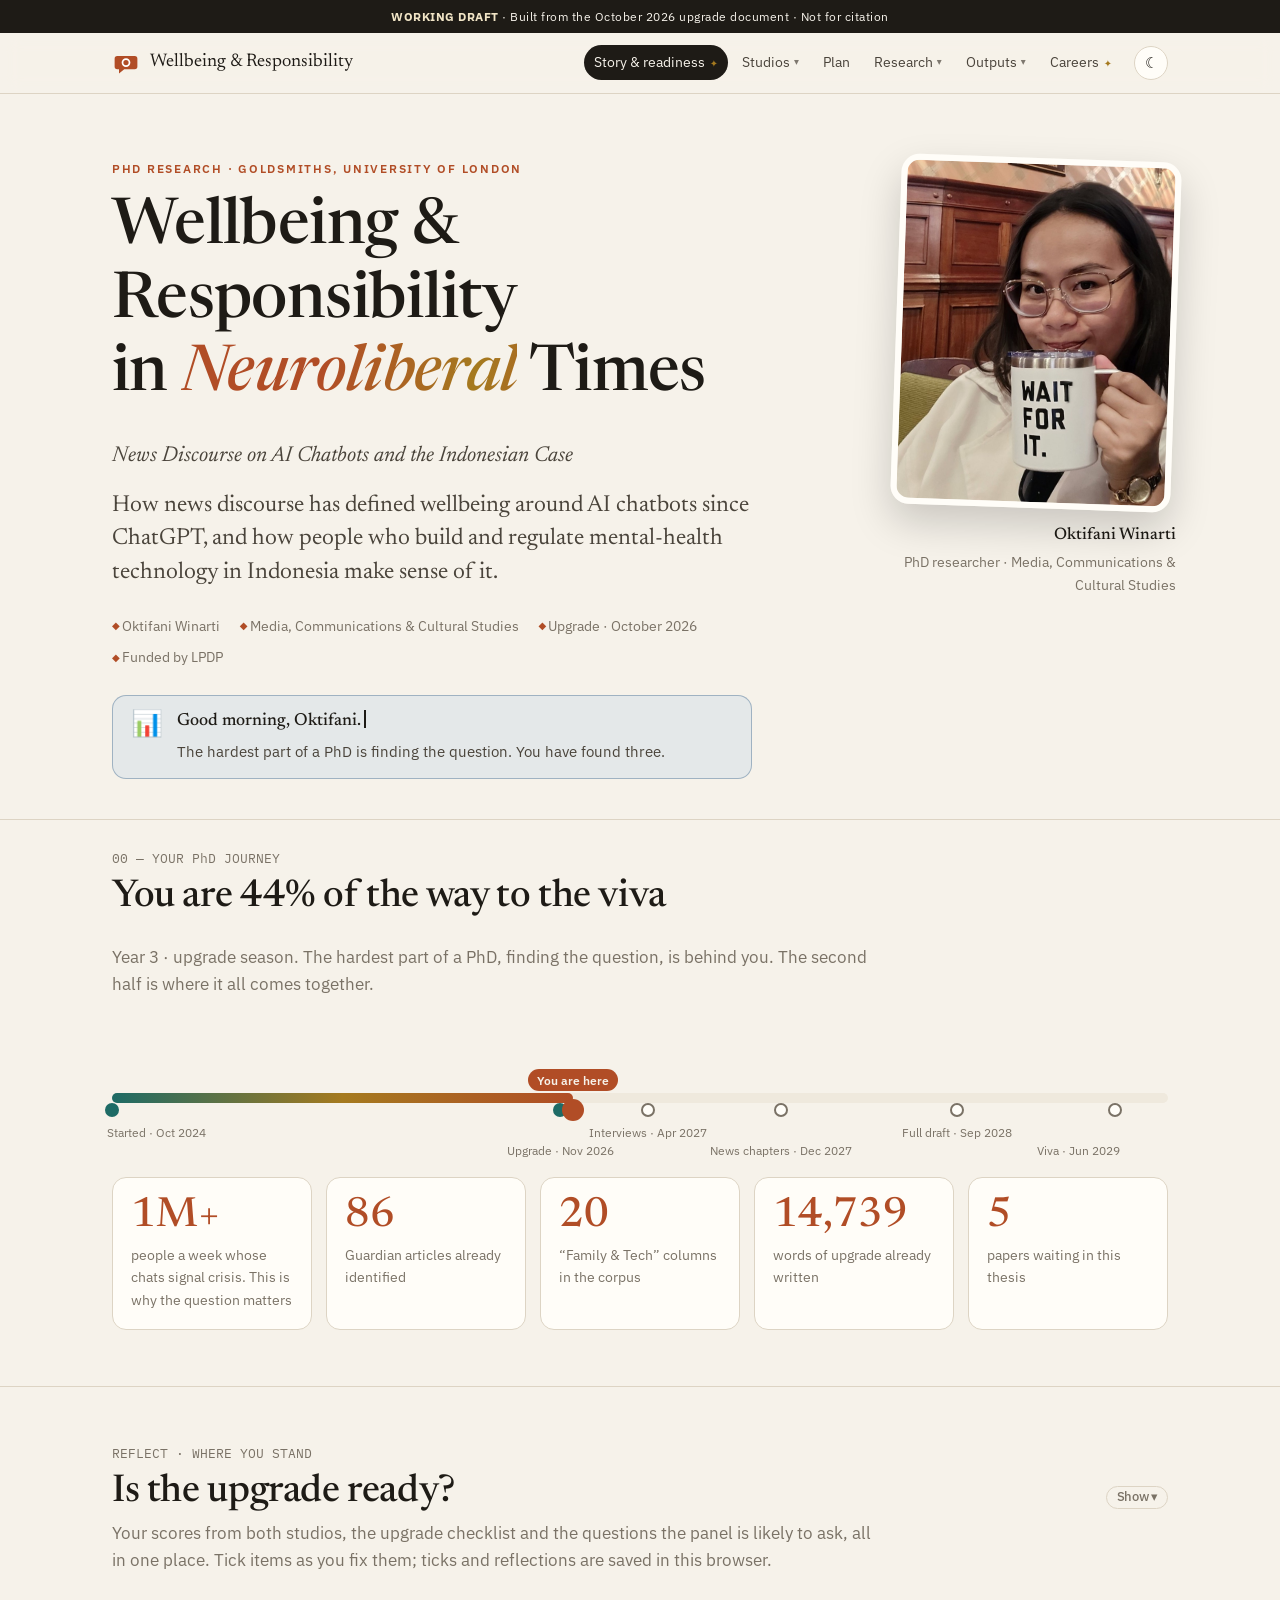
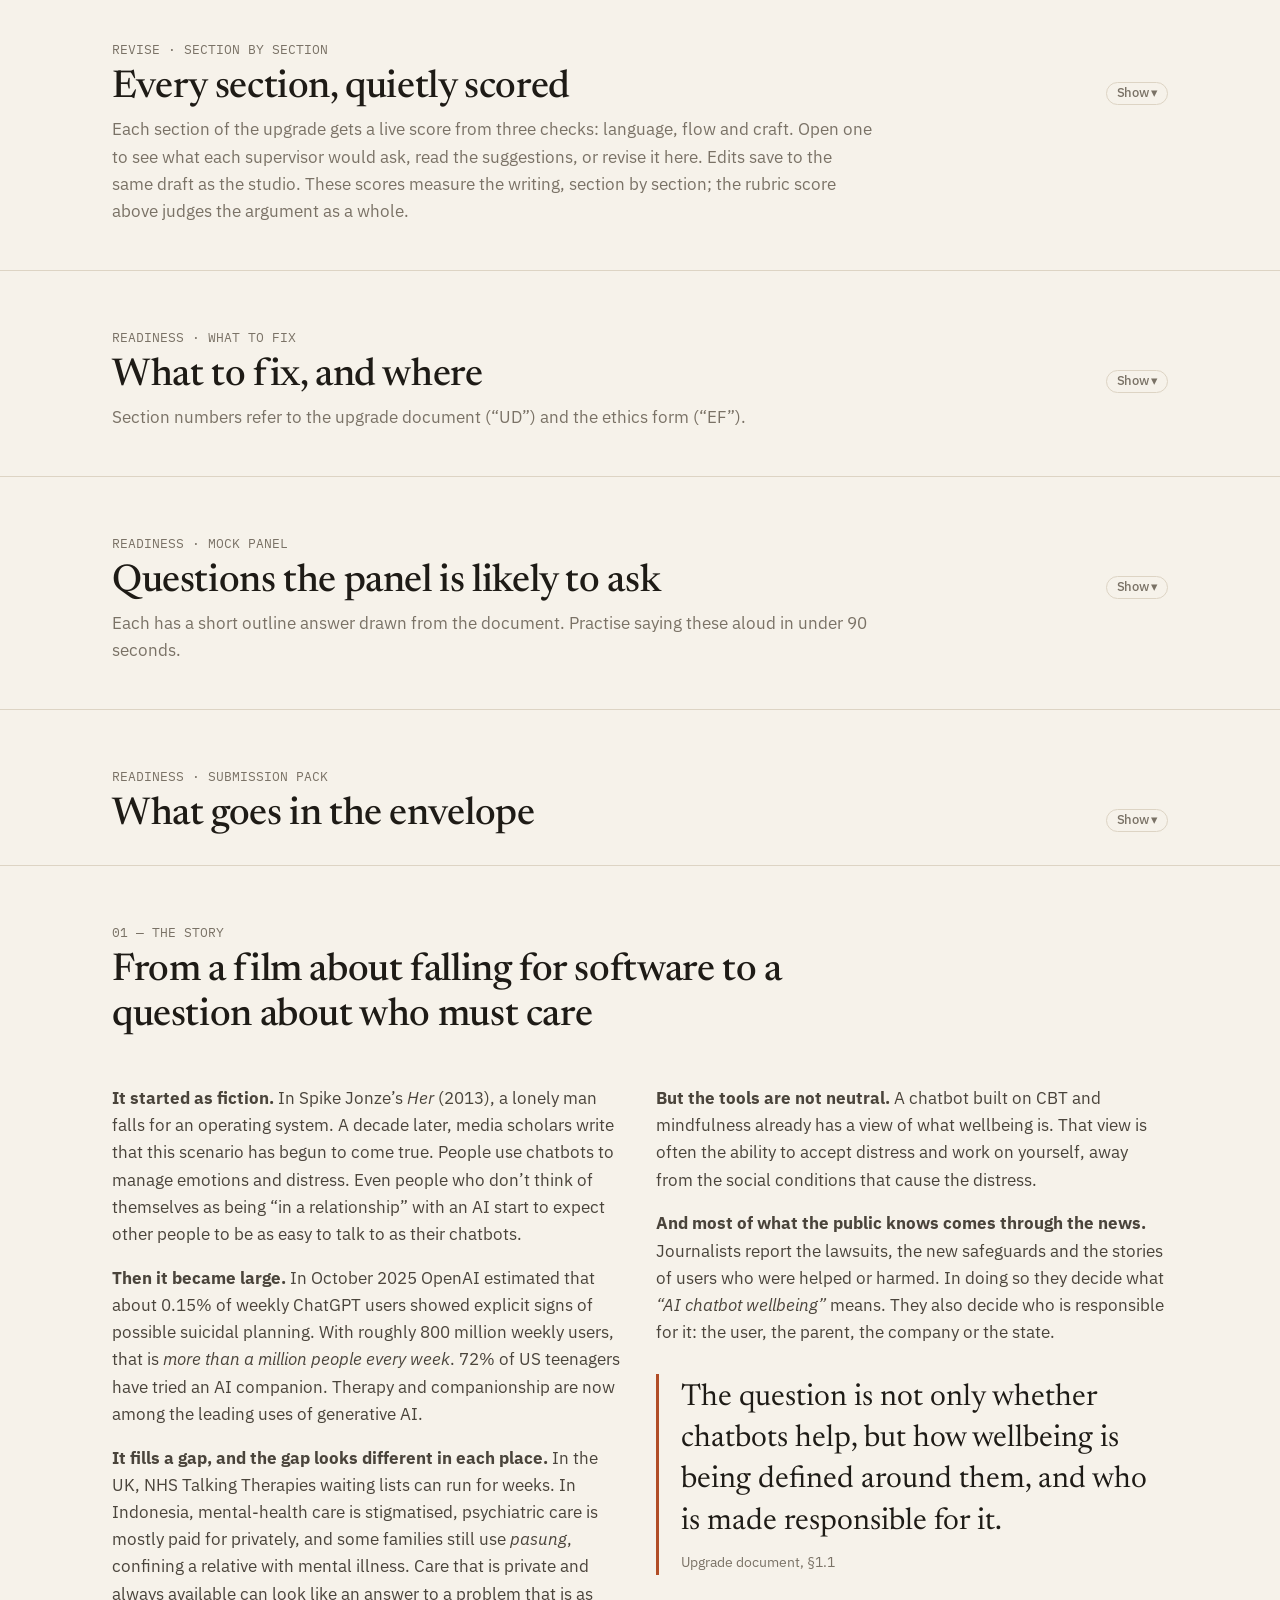
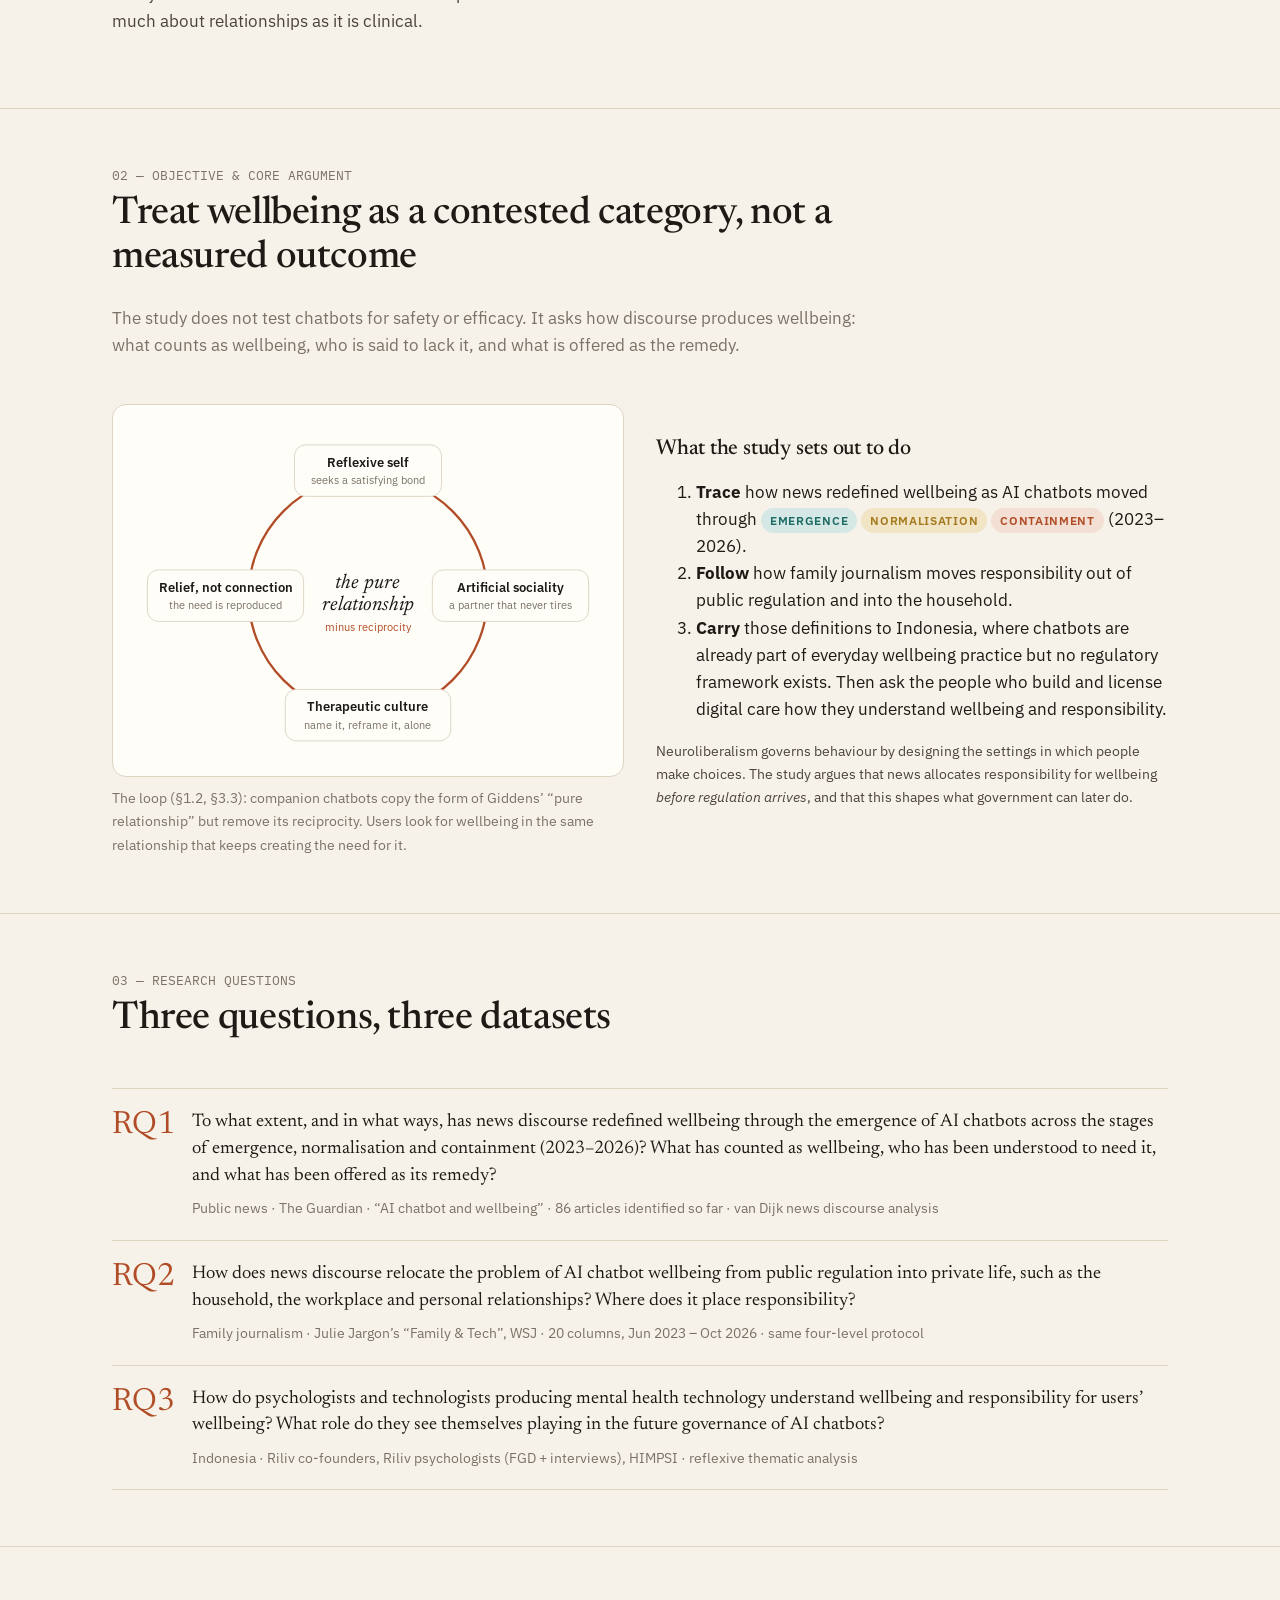
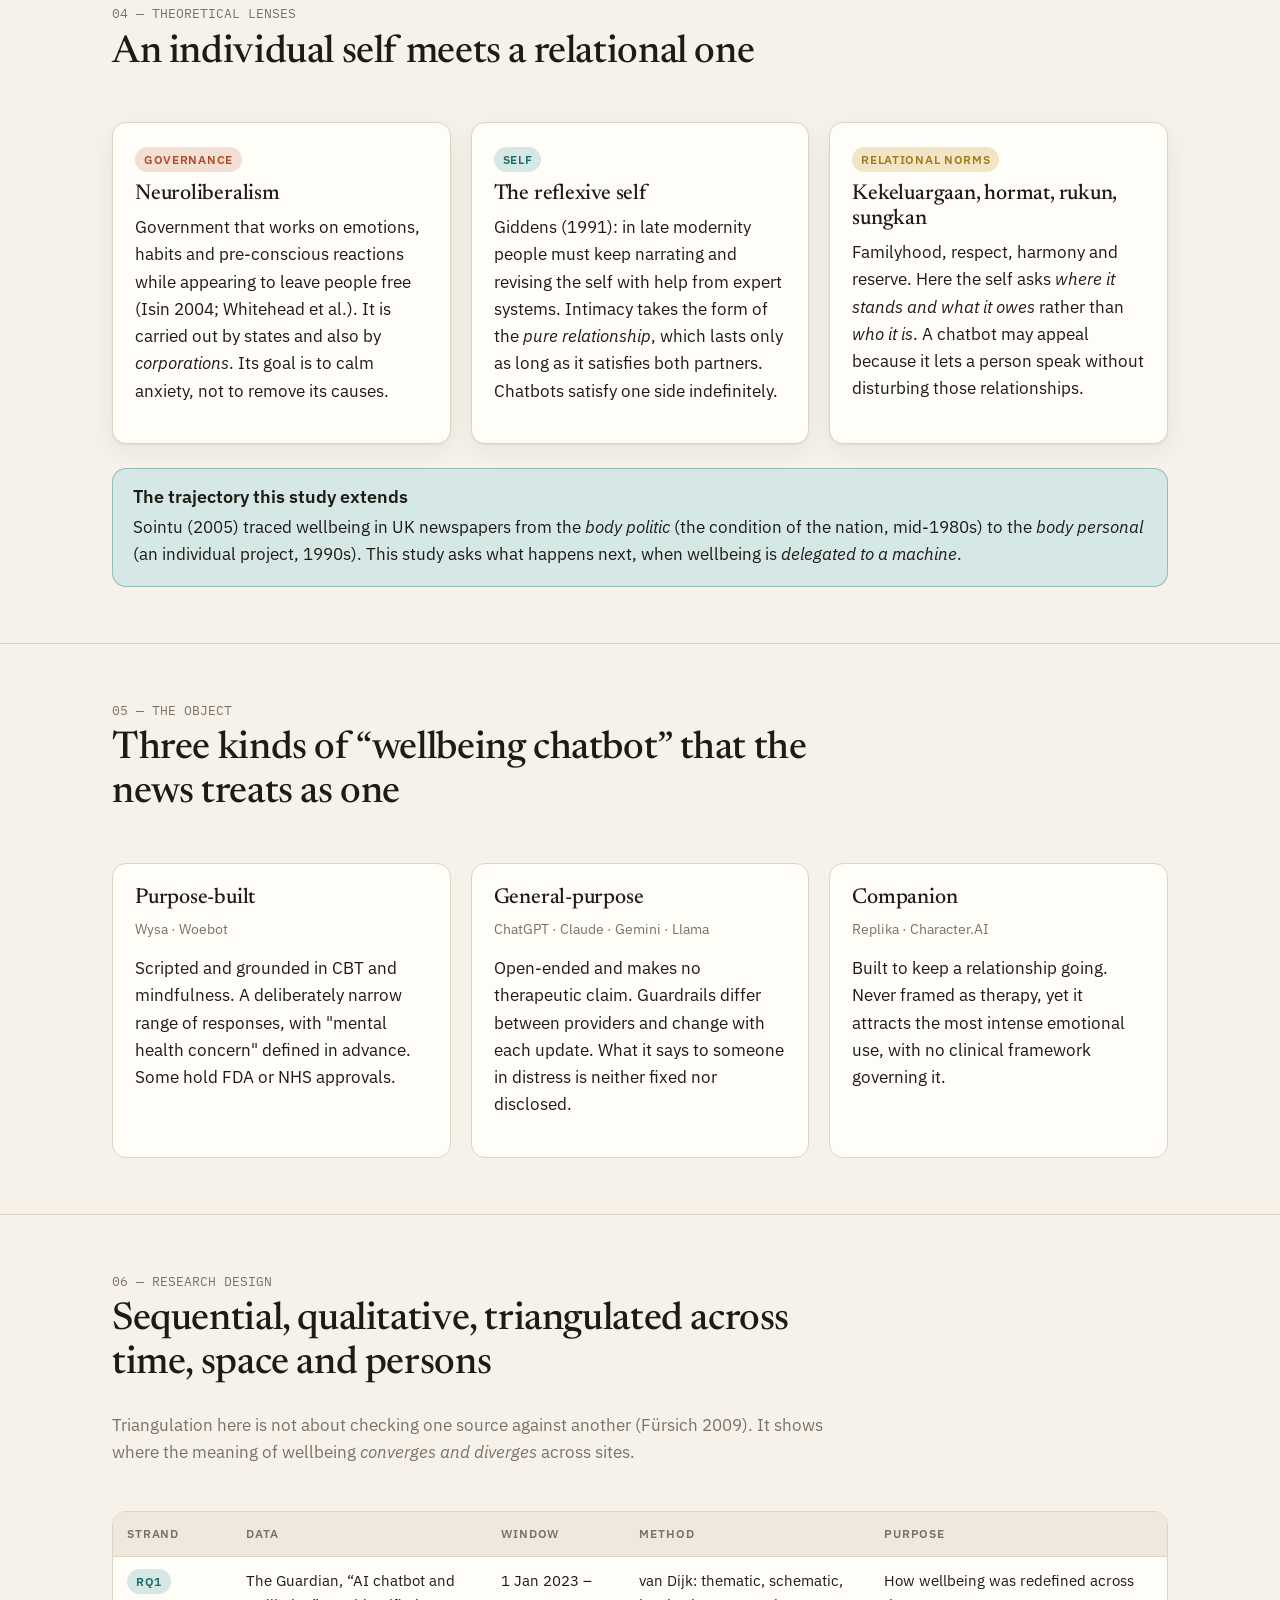
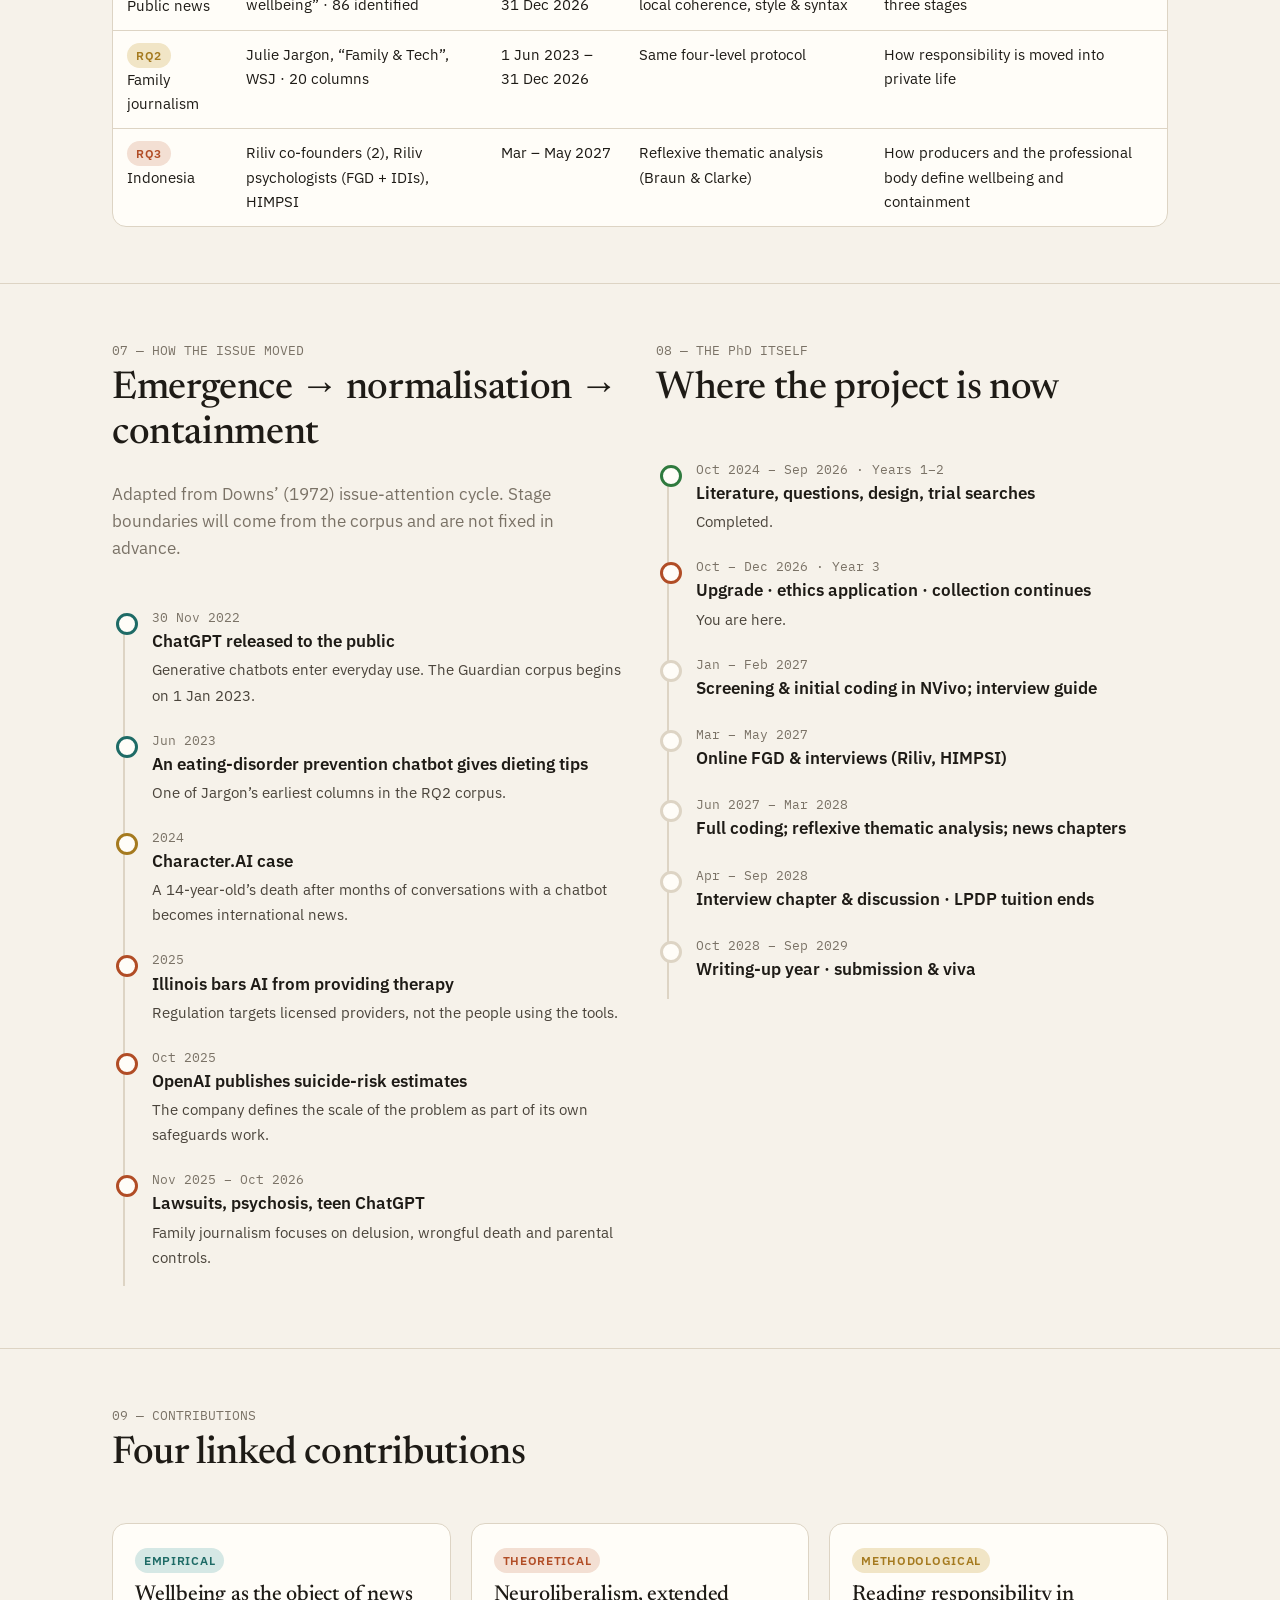
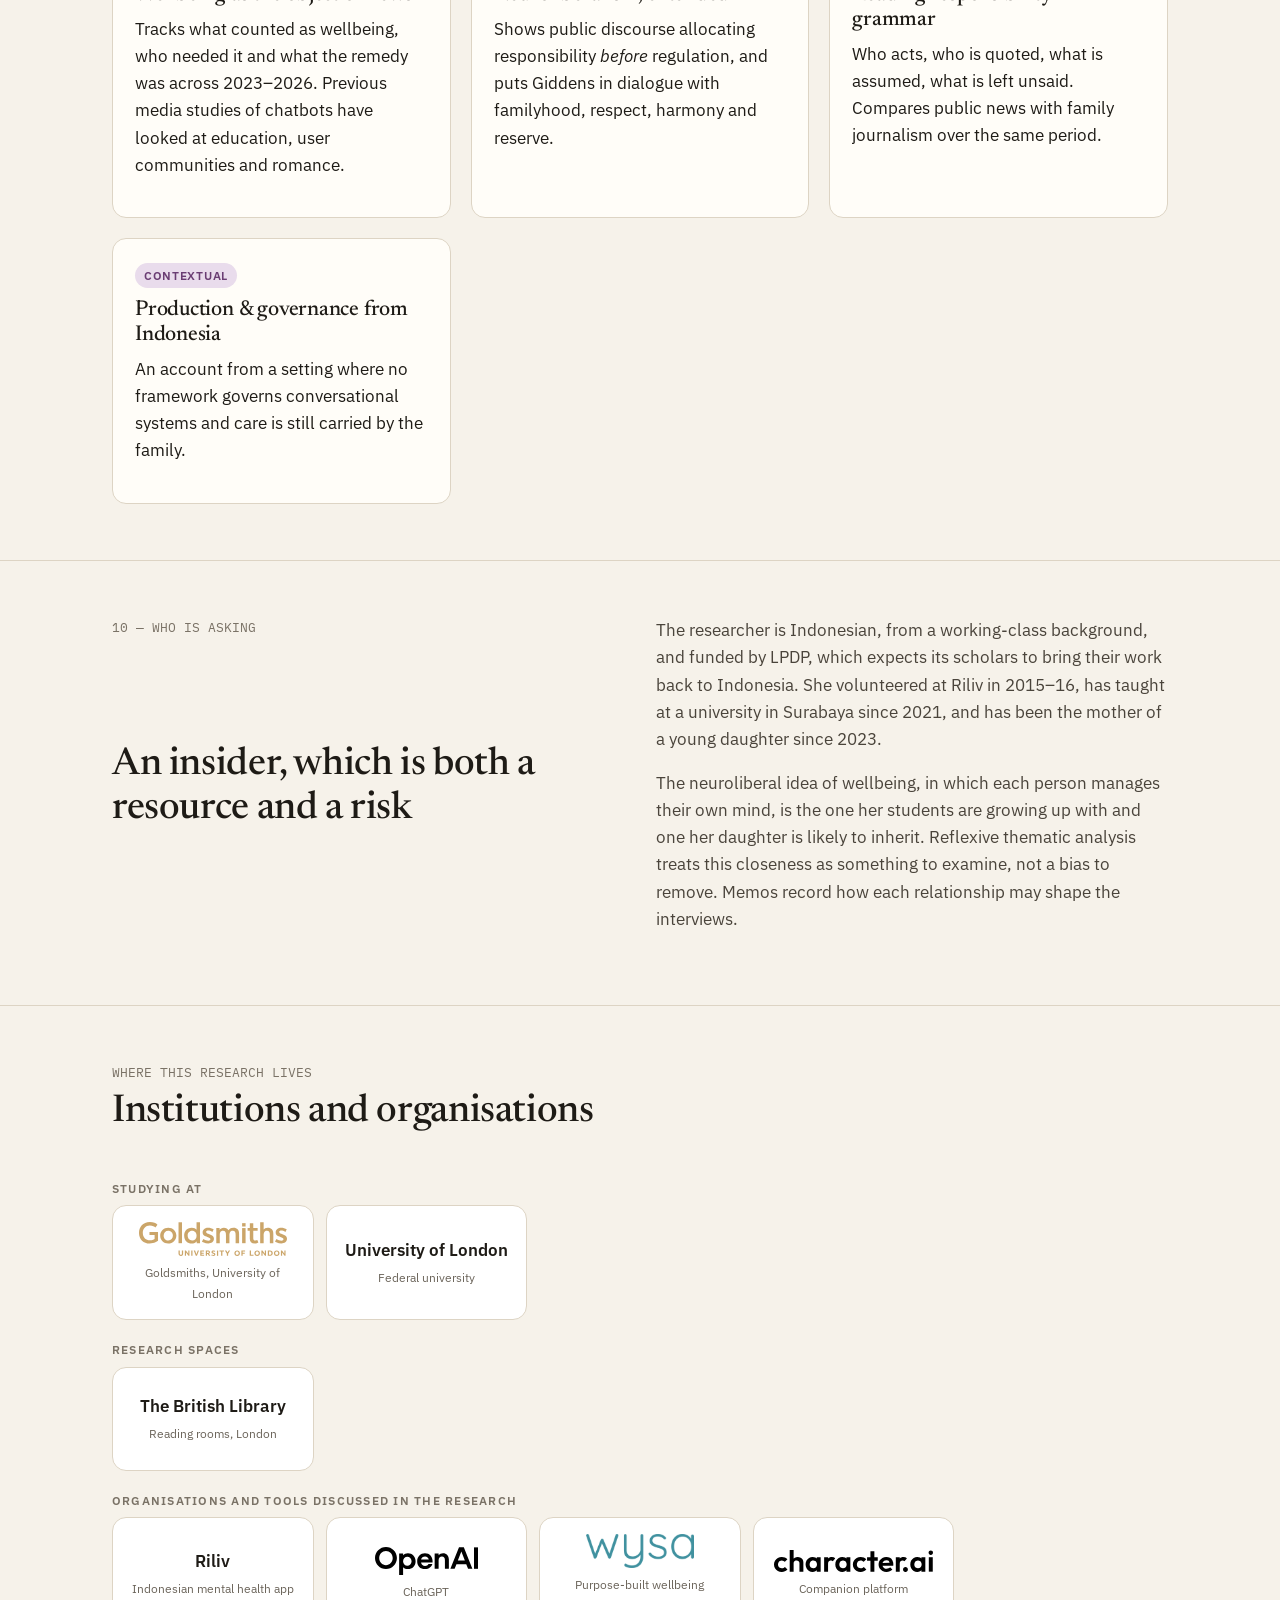
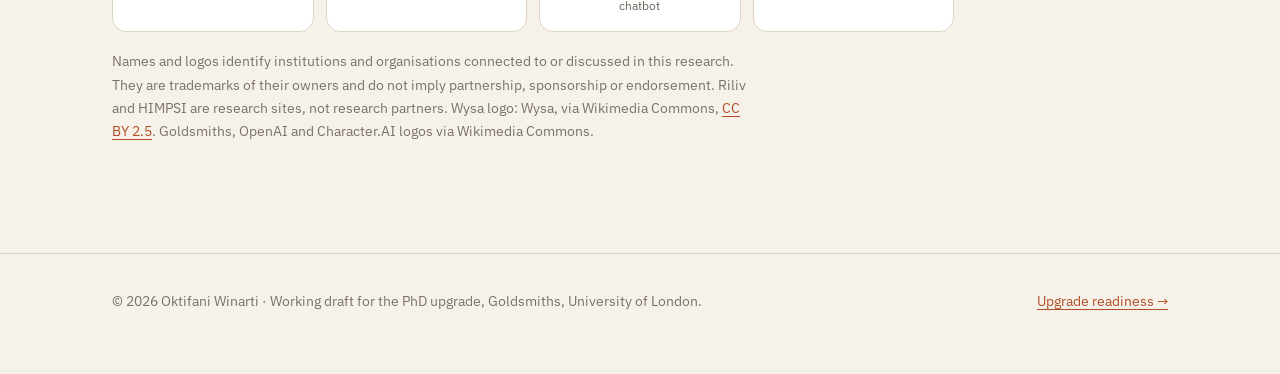
==== index.html @ 77bf0062 "Ethics studio follows the EAF1 form; live section scores in every studio; NVivo bridge; Zotero web s" ====
<!doctype html>
<html lang="en">
<head>
<meta charset="utf-8">
<meta name="viewport" content="width=device-width, initial-scale=1">
<title>Wellbeing &amp; Responsibility</title>
<meta name="description" content="PhD research by Oktifani Winarti (Goldsmiths, University of London): how news discourse defines wellbeing around AI chatbots, and the Indonesian case.">
<link rel="preconnect" href="https://fonts.googleapis.com">
<link rel="preconnect" href="https://fonts.gstatic.com" crossorigin>
<link href="https://fonts.googleapis.com/css2?family=IBM+Plex+Mono:wght@400;500&family=IBM+Plex+Sans:wght@400;500;600&family=Newsreader:ital,opsz,wght@0,6..72,400;0,6..72,500;1,6..72,400;1,6..72,500&display=swap" rel="stylesheet">
<style>
  /* collapsible readiness blocks */
  .collapsible .section-head h2 { margin:0; }
  .sec-toggle { all:unset; cursor:pointer; display:flex; align-items:baseline; gap:12px; width:100%; }
  .sec-toggle:focus-visible { outline:2px solid var(--accent); outline-offset:4px; border-radius:4px; }
  .sec-toggle .chev { font-family:var(--sans); font-size:.8rem; font-weight:500; color:var(--muted); white-space:nowrap; margin-left:auto; border:1px solid var(--line); border-radius:999px; padding:3px 10px; }
  .sec-toggle:hover .chev { color:var(--accent); border-color:var(--accent); }
  .collapsible.is-closed .section-head { margin-bottom:0; }
  .collapsible.is-closed { padding-bottom:28px; }
  .collapsible .section-head { max-width:none; }
  .collapsible .section-head > p { max-width:760px; }
  /* section board */
  .sb-summary { display:grid; gap:12px; margin-bottom:14px; }
  .sb-sum-main { display:flex; gap:16px; align-items:center; flex-wrap:wrap; }
  .sb-avg { font-family:var(--serif); font-size:2.6rem; line-height:1; font-variant-numeric:tabular-nums; }
  .sb-avg small { font-size:.9rem; color:var(--muted); margin-left:2px; }
  .sb-sum-h { font-weight:600; }
  .sb-k { display:inline-block; width:8px; height:8px; border-radius:50%; margin:0 4px 0 6px; vertical-align:middle; }
  .sb-k.ok, .sb-tick.ok, .sb-chip.ok i { background:var(--ok); }
  .sb-k.mid, .sb-tick.mid, .sb-chip.mid i { background:var(--warn); }
  .sb-k.low, .sb-tick.low, .sb-chip.low i { background:var(--bad); }
  .sb-tick.na, .sb-chip.na i { background:var(--line); }
  .sb-strip { display:flex; gap:3px; align-items:stretch; height:22px; }
  .sb-tick { flex:1 1 0; min-width:4px; border:0; border-radius:3px; padding:0; cursor:pointer; opacity:.5; transition:opacity .15s, transform .15s; }
  .sb-tick:hover, .sb-tick:focus-visible { opacity:1; transform:scaleY(1.15); }
  .sb-start a { color:var(--ink-2); }
  .sb-views { display:flex; gap:4px; margin:6px 0 12px; border-bottom:1px solid var(--line); flex-wrap:wrap; }
  .sb-views button, .sb-tabs button { font:inherit; font-size:.88rem; background:none; border:0; border-bottom:2px solid transparent; padding:8px 12px; color:var(--muted); cursor:pointer; margin-bottom:-1px; }
  .sb-views button[aria-selected="true"], .sb-tabs button[aria-selected="true"] { color:var(--ink); border-bottom-color:var(--accent); font-weight:600; }
  .sb-tabs button em { font-style:normal; font-size:.72rem; background:var(--surface-2); border-radius:999px; padding:1px 6px; margin-left:3px; color:var(--muted); }
  .sb-chap { font-size:.72rem; text-transform:uppercase; letter-spacing:.08em; color:var(--muted); margin:16px 0 6px; }
  .sb-item { border:1px solid var(--line); border-radius:10px; background:var(--surface); margin-bottom:6px; }
  .sb-item.open { box-shadow:var(--shadow); }
  .sb-row { width:100%; display:grid; grid-template-columns:minmax(0,1fr) auto auto; gap:12px; align-items:center; background:none; border:0; padding:10px 14px; font:inherit; color:var(--ink); text-align:left; cursor:pointer; border-radius:10px; }
  .sb-row:hover { background:var(--surface-2); }
  .sb-name { min-width:0; font-weight:500; }
  .sb-ed { font-size:.68rem; color:var(--teal); background:var(--teal-soft); border-radius:999px; padding:1px 7px; margin-left:4px; vertical-align:middle; font-weight:500; }
  .sb-meta { font-size:.78rem; color:var(--muted); white-space:nowrap; }
  .sb-chip { display:inline-flex; align-items:center; gap:6px; font-size:.82rem; font-variant-numeric:tabular-nums; color:var(--ink-2); min-width:44px; justify-content:flex-end; }
  .sb-chip i { width:7px; height:7px; border-radius:50%; display:inline-block; }
  .sb-chip.sm { font-size:.72rem; min-width:0; }
  .sb-panel { border-top:1px solid var(--line); padding:0 14px 12px; }
  .sb-tabs { display:flex; flex-wrap:wrap; align-items:center; border-bottom:1px solid var(--line); margin-bottom:12px; }
  .sb-tabs-r { margin-left:auto; padding:6px 0; }
  .sb-trio { display:inline-flex; gap:12px; font-size:.76rem; color:var(--muted); flex-wrap:wrap; }
  .sb-trio b { color:var(--ink-2); font-variant-numeric:tabular-nums; }
  .sb-body { max-height:560px; overflow:auto; }
  .sb-read, .sb-edit, .cd { font-family:var(--serif); font-size:1.06rem; line-height:1.65; max-width:68ch; }
  .sb-read p, .sb-edit p { margin:0 0 .8em; }
  .sb-read table, .sb-edit table, .cd table { font-family:var(--sans); font-size:.82rem; border-collapse:collapse; display:block; overflow-x:auto; }
  .sb-read td, .sb-read th, .sb-edit td, .sb-edit th, .cd td, .cd th { border:1px solid var(--line); padding:4px 6px; vertical-align:top; }
  .sb-edit { border:1px dashed var(--line); border-radius:8px; padding:10px 14px; outline:none; background:var(--bg); }
  .sb-edit:focus { border-color:var(--accent); border-style:solid; }
  .sb-title-ed { width:100%; font-family:var(--serif); font-size:1.15rem; padding:10px; border:1px solid var(--line); border-radius:8px; background:var(--bg); color:var(--ink); }
  .sb-flash { background:var(--gold-soft); transition:background .4s; border-radius:4px; }
  .sb-h { font-size:.72rem; text-transform:uppercase; letter-spacing:.08em; color:var(--muted); margin:10px 0 6px; }
  .sb-sug { display:grid; gap:4px; padding:8px 10px; border-left:3px solid var(--line); background:var(--surface-2); border-radius:0 8px 8px 0; margin-bottom:6px; font-size:.9rem; }
  .sb-sug.sev-error { border-left-color:var(--bad); } .sb-sug.sev-warn { border-left-color:var(--warn); }
  .sb-sug-k { font-size:.74rem; color:var(--muted); font-weight:600; }
  .sb-sug code { font-size:.8rem; }
  .sb-acts { display:flex; gap:8px; flex-wrap:wrap; align-items:center; }
  .sb-acts button { font:inherit; font-size:.78rem; border:1px solid var(--line); background:var(--surface); color:var(--ink-2); border-radius:999px; padding:3px 10px; cursor:pointer; }
  .sb-acts button:hover { border-color:var(--accent); color:var(--accent); }
  .sb-s3 { display:inline-flex; gap:10px; font-size:.74rem; color:var(--muted); margin-right:auto; }
  .sb-s3 b { color:var(--ink-2); }
  .sb-sups { display:grid; grid-template-columns:repeat(auto-fit, minmax(240px, 1fr)); gap:10px; }
  .sb-sup { border:1px solid var(--line); border-top:3px solid color-mix(in srgb, var(--pc) 75%, var(--ink)); border-radius:8px; padding:10px 12px; display:grid; gap:6px; min-width:0; }
  .sb-send { font-size:.78rem; border-radius:999px; padding:3px 12px; background:var(--teal); color:var(--bg); text-decoration:none; font-weight:600; }
  .sb-send:hover { filter:brightness(1.08); }
  .sb-sup-h { display:flex; flex-wrap:wrap; gap:4px 8px; align-items:baseline; }
  .sb-react { margin:0; font-style:italic; color:var(--ink-2); font-family:var(--serif); }
  .sb-q { margin:0; font-weight:500; }
  .sb-sup textarea { width:100%; font:inherit; font-size:.88rem; padding:6px 8px; border:1px solid var(--line); border-radius:6px; background:var(--bg); color:var(--ink); resize:vertical; }
  .sb-foot { display:flex; justify-content:space-between; gap:12px; flex-wrap:wrap; margin-top:10px; }
  .cd { max-width:none; padding:clamp(18px,4vw,44px); }
  .cd > * { max-width:68ch; margin-left:auto; margin-right:auto; }
  .cd-title { font-family:var(--serif); font-size:1.6rem; font-weight:500; text-align:center; text-wrap:balance; }
  .cd-chap { font-size:.74rem; text-transform:uppercase; letter-spacing:.1em; color:var(--accent); margin-top:2.2em; }
  .cd-sec h4 { font-family:var(--serif); font-size:1.2rem; font-weight:500; margin:1.4em 0 .5em; }
  .cd-sec p { margin:0 0 .8em; }
  .cd-note { font-family:var(--sans); font-size:.84rem; color:var(--ink-2); border-left:2px solid var(--pc); padding:4px 10px; margin:0 auto .9em; background:color-mix(in srgb, var(--pc) 7%, transparent); border-radius:0 6px 6px 0; }
  .cd-note b { color:color-mix(in srgb, var(--pc) 65%, var(--ink)); font-weight:600; }
  .cd-note button { font:inherit; font-size:.76rem; background:none; border:0; color:var(--muted); text-decoration:underline; cursor:pointer; padding:0 0 0 4px; }
  .cd-chip { background:none; border:0; padding:0 0 0 6px; cursor:pointer; vertical-align:middle; opacity:.55; transition:opacity .15s; }
  .cd-chip:hover, .cd-chip:focus-visible { opacity:1; }
  @media (max-width:640px) { .sb-meta { display:none; } .sb-row { grid-template-columns:minmax(0,1fr) auto; } .sb-tabs-r { margin-left:0; width:100%; } .sb-body { max-height:none; } }

  .meter { display:grid; grid-template-columns: auto 1fr; gap: 28px; align-items:center; }
  @media (max-width: 640px){ .meter { grid-template-columns: 1fr; } }
  .ring { width: 168px; height: 168px; }
  .ring-num { font-family: var(--serif); font-size: 44px; }
  .bars { display:grid; gap: 12px; }
  .bar { display:grid; grid-template-columns: 120px 1fr 56px; gap: 12px; align-items:center; font-size:.9rem; }
  .bar .track { height: 10px; background: var(--surface-2); border-radius: 999px; overflow:hidden; }
  .bar .fill { height:100%; border-radius:999px; transition: width .4s ease; }
  .issue { display:grid; grid-template-columns: 28px 1fr; gap: 14px; padding: 18px 0; border-top: 1px solid var(--line); }
  .issue:first-child { border-top: 0; }
  .issue input { width: 20px; height: 20px; margin-top: 4px; accent-color: var(--teal); cursor:pointer; }
  .issue.done h4 { text-decoration: line-through; color: var(--muted); }
  .issue.done .issue-body { opacity: .55; }
  .issue h4 { margin: 0 0 6px; font-size: 1.02rem; }
  .issue .where { font-family: var(--mono); font-size: .76rem; color: var(--muted); }
  .compare { display:grid; grid-template-columns: 1fr 1fr; gap: 10px; margin: 10px 0; }
  @media (max-width: 640px){ .compare { grid-template-columns: 1fr; } }
  .compare div { background: var(--surface-2); border-radius: 10px; padding: 10px 12px; font-size:.9rem; }
  .compare b { display:block; font-size:.7rem; text-transform:uppercase; letter-spacing:.08em; color: var(--muted); margin-bottom: 2px; }
  .fix { font-size: .92rem; border-left: 3px solid var(--teal); padding-left: 12px; color: var(--ink-2); }
  .fix::before { content: "Fix → "; font-weight: 600; color: var(--teal); }
  details.q { border-top: 1px solid var(--line); padding: 14px 0; }
  details.q:last-child { border-bottom: 1px solid var(--line); }
  details.q summary { cursor: pointer; font-family: var(--serif); font-size: 1.15rem; list-style: none; display:flex; gap: 12px; }
  details.q summary::-webkit-details-marker { display:none; }
  details.q summary::before { content: "+"; font-family: var(--mono); color: var(--accent); width: 16px; flex:none; }
  details.q[open] summary::before { content: "–"; }
  details.q .ans { padding: 10px 0 0 28px; color: var(--ink-2); }
  details.q .ans ul { margin: 6px 0 0; padding-left: 18px; }
  .toolbar { display:flex; flex-wrap:wrap; gap: 10px; align-items:center; justify-content: space-between; margin-bottom: 8px; }
.score-rows { display:grid; gap: 12px; }
.score-row { display:grid; grid-template-columns: minmax(0,1fr) auto; gap: 4px 12px; align-items:center; }
.score-row .sn { font-family: var(--serif); font-size: 1.9rem; line-height: 1; }
.score-row .sl { font-weight: 600; }
.score-row .sv { font-size: .82rem; color: var(--muted); }
.score-row .sb { grid-column: 1 / -1; position: relative; height: 8px; border-radius: 999px; background: var(--surface-2); }
.score-row .sb i { position:absolute; left:0; top:0; bottom:0; border-radius: 999px; background: var(--accent); }
.score-row .sb b { position:absolute; top:-3px; width:2px; height:14px; background: var(--ok); }
textarea.refl { width:100%; border:1px solid var(--line); border-radius:10px; background: var(--surface-2); color: var(--ink); padding: 8px 10px; font: .95rem var(--sans); margin: 4px 0 8px; resize: vertical; }

.hero > .wrap { position: relative; }
.hero-portrait { position: absolute; right: 24px; top: 0; width: 280px; margin: 0; }
.hero-portrait img { display: block; width: 100%; height: auto; aspect-ratio: 4 / 5; object-fit: cover; border-radius: 18px; box-shadow: 0 18px 40px rgba(0,0,0,.18); transform: rotate(2deg); border: 6px solid var(--surface); }
.hero-portrait figcaption { display: grid; gap: 2px; margin-top: 14px; font-size: .85rem; color: var(--muted); text-align: right; }
.hero-portrait figcaption b { color: var(--ink); font-family: var(--serif); font-size: 1.05rem; font-weight: 500; }
@media (min-width: 1181px) { .hero:has(.hero-portrait) h1, .hero:has(.hero-portrait) .lede, .hero:has(.hero-portrait) .motive, .hero:has(.hero-portrait) .hero-meta { max-width: 640px; } }
@media (max-width: 1180px) { .hero-portrait { position: static; display: flex; align-items: center; gap: 14px; width: auto; margin: 0 0 20px; }
  .hero-portrait img { width: 84px; border-radius: 50%; aspect-ratio: 1; transform: none; border-width: 3px; box-shadow: none; object-position: 50% 30%; }
  .hero-portrait figcaption { text-align: left; margin: 0; } }
@media (prefers-reduced-motion: no-preference) { .hero-portrait img { transition: transform .4s ease; } .hero-portrait:hover img { transform: rotate(0deg) scale(1.02); } }
.org-groups { display: grid; gap: 22px; }
.org-group h4 { font-size: .78rem; text-transform: uppercase; letter-spacing: .1em; color: var(--muted); margin-bottom: 10px; }
.org-row { display: grid; gap: 12px; grid-template-columns: repeat(auto-fill, minmax(190px, 1fr)); }
.org { margin: 0; background: #ffffff; border: 1px solid var(--line); border-radius: 14px; padding: 16px; min-height: 104px; display: grid; align-content: center; justify-items: center; gap: 6px; text-align: center; }
.org img { height: 34px; width: auto; max-width: 100%; object-fit: contain; }
.org[data-logo="characterai"] img { height: 22px; }
.org[data-logo="openai"] img { height: 28px; }
.org .org-name { font: 600 1.05rem var(--sans); color: #1e1b16; }
.org figcaption { font-size: .78rem; color: #6b645a; }
.org-note { margin-top: 18px; max-width: 80ch; }
</style>
<link rel="stylesheet" href="assets/style.css?v=20261014m">
<link rel="icon" href="data:image/svg+xml,%3Csvg xmlns='http://www.w3.org/2000/svg' viewBox='0 0 32 32'%3E%3Cpath d='M6 8h20a3 3 0 0 1 3 3v9a3 3 0 0 1-3 3H14l-6 5v-5H6a3 3 0 0 1-3-3v-9a3 3 0 0 1 3-3z' fill='%23b14d26'/%3E%3Ccircle cx='16' cy='15.5' r='4' fill='none' stroke='%23fff' stroke-width='2'/%3E%3C/svg%3E">
<script src="assets/site.js?v=20261014m"></script>
<script src="assets/upgrade-text.js?v=20261014m"></script>
<script src="assets/docstore.js?v=20261014m"></script>
<script src="assets/muse.js?v=20261014m"></script>
<script src="assets/motion.js?v=20261014m"></script>
</head>
<body>
<div class="draft-ribbon"><strong>WORKING DRAFT</strong> · Built from the October 2026 upgrade document · Not for citation</div>
<header class="site">
  <div class="wrap">
    <a class="brand" href="index.html">
      <svg class="brand-mark" viewBox="0 0 32 32" aria-hidden="true"><path d="M6 8h20a3 3 0 0 1 3 3v9a3 3 0 0 1-3 3H14l-6 5v-5H6a3 3 0 0 1-3-3v-9a3 3 0 0 1 3-3z" class="f-accent"/><circle cx="16" cy="15.5" r="4" fill="none" stroke="#fff" stroke-width="2"/></svg>
      Wellbeing &amp; Responsibility
    </a>
    <nav class="main" aria-label="Main">
      <a href="index.html" aria-current="page">Story &amp; readiness</a>
      <div class="nav-dd"><button type="button" class="dd-btn" aria-expanded="false" aria-haspopup="true">Studios<span class="dd-car" aria-hidden="true">▾</span></button><div class="dd-menu" hidden><a href="editor.html">Upgrade studio<small>Upgrade document · live rubric</small></a><a href="thesis.html">Thesis studio<small>Full PhD draft · viva readiness</small></a><a href="ethics.html">Ethics studio<small>REISC ethics form · Goldsmiths standards</small></a></div></div>
      <a href="plan.html">Plan</a>
      <div class="nav-dd"><button type="button" class="dd-btn" aria-expanded="false" aria-haspopup="true">Research<span class="dd-car" aria-hidden="true">▾</span></button><div class="dd-menu" hidden><a href="news.html">News analytics<small>Live news discourse, coded every 4 hours</small></a><a href="people.html">People &amp; stakeholders<small>Who researches this · who to interview</small></a></div></div>
      <div class="nav-dd"><button type="button" class="dd-btn" aria-expanded="false" aria-haspopup="true">Outputs<span class="dd-car" aria-hidden="true">▾</span></button><div class="dd-menu" hidden><a href="figures.html">Figures<small>Figure options for the thesis</small></a><a href="posters.html">Posters &amp; papers<small>Posters and paper plans</small></a></div></div>
      <a href="careers.html">Careers</a>
    </nav>
    <button class="theme-btn" type="button" aria-label="Toggle dark mode">☾</button>
  </div>
</header>

<main>
  <!-- HERO -->
  <section class="hero">
    <div class="wrap">
      <figure class="hero-portrait">
        <img src="assets/img/oktifani.jpg" width="720" height="900" alt="Oktifani Winarti smiling over a white mug printed “Wait for it.”">
        <figcaption><b>Oktifani Winarti</b><span>PhD researcher · Media, Communications &amp; Cultural Studies</span></figcaption>
      </figure>
      <span class="eyebrow">PhD research · Goldsmiths, University of London <span id="liveBadge" hidden style="margin-left:8px;background:var(--teal-soft);color:var(--teal);padding:2px 8px;border-radius:999px;letter-spacing:.04em">LIVE FROM THE REVISION STUDIO · <a href="#" id="liveReset" style="color:inherit">show original</a></span></span>
      <h1 id="storyTitle">Wellbeing &amp; Responsibility<br>in <em>Neuroliberal</em> Times</h1>
      <p class="serif" id="storySub" style="font-size:clamp(1.1rem,2vw,1.35rem);color:var(--ink-2);margin:-6px 0 14px;font-style:italic">News Discourse on AI Chatbots and the Indonesian Case</p>
      <p class="lede">How news discourse has defined wellbeing around AI chatbots since ChatGPT, and how people who build and regulate mental-health technology in Indonesia make sense of it.</p>
      <div class="hero-meta">
        <span>Oktifani Winarti</span>
        <span>Media, Communications &amp; Cultural Studies</span>
        <span>Upgrade · October 2026</span>
        <span>Funded by LPDP</span>
      </div>
      <div class="motive" aria-live="polite">
        <div class="mi" id="mvEmoji">✦</div>
        <div><div class="mh" id="mvHead"></div><div class="ml fade-swap" id="mvLine"></div></div>
      </div>
    </div>
  </section>

  <!-- JOURNEY -->
  <section class="block" id="journey" style="padding-top:28px">
    <div class="wrap">
      <div class="section-head">
        <span class="num">00 — YOUR PhD JOURNEY</span>
        <h2>You are <span data-count="0" id="jPct" data-suffix="%">0%</span> of the way to the viva</h2>
        <p class="muted" id="jSub">The hardest part of a PhD is finding the question. You have found three.</p>
      </div>
      <div class="journey" id="jTrack" aria-label="PhD timeline from October 2024 to the viva">
        <div class="track"><div class="fill" id="jFill"></div></div>
      </div>
      <div class="stats-strip">
        <div class="stat-card"><div class="sv"><span data-count="1" data-suffix="M+">0</span></div><div class="sl">people a week whose chats signal crisis. This is why the question matters</div></div>
        <div class="stat-card"><div class="sv"><span data-count="86">0</span></div><div class="sl">Guardian articles already identified</div></div>
        <div class="stat-card"><div class="sv"><span data-count="20">0</span></div><div class="sl">“Family &amp; Tech” columns in the corpus</div></div>
        <div class="stat-card"><div class="sv"><span data-count="14739">0</span></div><div class="sl">words of upgrade already written</div></div>
        <div class="stat-card"><div class="sv"><span data-count="5">0</span></div><div class="sl">papers waiting in this thesis</div></div>
      </div>
    </div>
  </section>

  <!-- READINESS (merged) -->
  <section class="block collapsible" id="readiness">
    <div class="wrap">
      <div class="section-head">
        <span class="num">REFLECT · WHERE YOU STAND</span>
        <h2>Is the upgrade ready?</h2>
        <p class="muted">Your scores from both studios, the upgrade checklist and the questions the panel is likely to ask, all in one place. Tick items as you fix them; ticks and reflections are saved in this browser.</p>
      </div>
      <div class="two-col" style="align-items:stretch">
        <div class="card" id="studioScores">
          <h3 style="margin-bottom:10px">Studio scores</h3>
          <div class="score-rows" id="scoreRows"></div>
          <p class="small muted" style="margin:10px 0 0">Scores update each time you open a studio.</p>
        </div>
        <div class="card">
          <h3 style="margin-bottom:6px">This week’s reflection</h3>
          <label for="reflWin" class="small muted">What moved forward?</label>
          <textarea id="reflWin" class="refl" rows="2" placeholder="e.g. Rewrote §4.6 so the focus group is in the method"></textarea>
          <label for="reflBlock" class="small muted">What is in the way?</label>
          <textarea id="reflBlock" class="refl" rows="2" placeholder="e.g. Still waiting on the HIMPSI unit name"></textarea>
          <label for="reflNext" class="small muted">One next step</label>
          <textarea id="reflNext" class="refl" rows="2" placeholder="e.g. Draft the worked example on Monday morning"></textarea>
          <div class="small muted" id="reflSaved" style="margin-top:6px"></div>
        </div>
      </div>
    </div>
  </section>

  <!-- SECTION BY SECTION -->
  <section class="block collapsible" id="sections" style="padding-top:20px;border-top:0">
    <div class="wrap" id="sectionBoard">
      <div class="section-head">
        <span class="num">REVISE · SECTION BY SECTION</span>
        <h2>Every section, quietly scored</h2>
        <p class="muted">Each section of the upgrade gets a live score from three checks: language, flow and craft. Open one to see what each supervisor would ask, read the suggestions, or revise it here. Edits save to the same draft as the studio. These scores measure the writing, section by section; the rubric score above judges the argument as a whole.</p>
      </div>
      <div class="card sb-summary" id="sbSummary"></div>
      <div class="sb-views" role="tablist" aria-label="View">
        <button type="button" role="tab" data-view="sections" aria-selected="true">Sections</button>
        <button type="button" role="tab" data-view="compiled" aria-selected="false">Read the compiled draft</button>
      </div>
      <div id="sbSections"><div class="sb-list" id="sbList"></div></div>
      <div id="sbCompiledWrap" hidden>
        <article class="card cd" id="sbCompiled"></article>
        <p class="small muted" id="sbCompiledMeta"></p>
      </div>
    </div>
  </section>


  <section class="block collapsible" id="issues">
    <div class="wrap">
      <div class="section-head">
        <span class="num">READINESS · WHAT TO FIX</span>
        <h2>What to fix, and where</h2>
        <p class="muted">Section numbers refer to the upgrade document (“UD”) and the ethics form (“EF”).</p>
      </div>
      <div class="card" style="margin-bottom:16px">
        <div class="meter">
          <svg class="ring" viewBox="0 0 168 168" role="img" aria-label="Readiness score">
            <circle cx="84" cy="84" r="70" fill="none" class="s-line" stroke-width="14"/>
            <circle id="ringFill" cx="84" cy="84" r="70" fill="none" stroke-width="14" stroke-linecap="round" class="s-accent" transform="rotate(-90 84 84)" stroke-dasharray="439.8" stroke-dashoffset="439.8" style="transition: stroke-dashoffset .5s ease"/>
            <text id="ringNum" x="84" y="92" text-anchor="middle" class="ring-num serif t-ink">0%</text>
            <text x="84" y="116" text-anchor="middle" font-size="11" class="t-muted">weighted readiness</text>
          </svg>
          <div>
            <h3 style="margin-bottom:12px">Readiness by severity</h3>
            <div class="bars" id="bars"></div>
            <p class="small muted" style="margin:14px 0 0">Weights: critical ×3, important ×2, polish ×1. Critical items are things a panel or ethics reviewer will notice straight away, mostly places where the two documents contradict each other.</p>
          </div>
        </div>
      </div>
      <div class="toolbar">
        <div class="chips" role="group" aria-label="Filter by severity">
          <button class="chip" data-f="all" aria-pressed="true">All</button>
          <button class="chip" data-f="critical" aria-pressed="false">Critical</button>
          <button class="chip" data-f="important" aria-pressed="false">Important</button>
          <button class="chip" data-f="polish" aria-pressed="false">Polish</button>
          <button class="chip" data-f="open" aria-pressed="false">Still open</button>
        </div>
        <button class="btn ghost" id="reset" type="button">Reset ticks</button>
      </div>
      <div class="card" id="issueList"></div>
    </div>
  </section>

  <section class="block collapsible" id="questions">
    <div class="wrap">
      <div class="section-head">
        <span class="num">READINESS · MOCK PANEL</span>
        <h2>Questions the panel is likely to ask</h2>
        <p class="muted">Each has a short outline answer drawn from the document. Practise saying these aloud in under 90 seconds.</p>
      </div>
      <div class="two-col">
      <div>
        <div class="callout warn">
          <h4>Strongest single addition before submission</h4>
          <p>Add a <strong>worked example</strong> (1–2 pages): one Guardian article and one Jargon column coded at all four van Dijk levels, ending with a sentence on where responsibility is placed. It shows the method works on this data, and it answers questions 3, 4 and 5 in advance.</p>
        </div>
      </div>
      <div id="qList"></div>
      </div>
    </div>
  </section>

  <section class="block collapsible" id="pack">
    <div class="wrap">
      <div class="section-head">
        <span class="num">READINESS · SUBMISSION PACK</span>
        <h2>What goes in the envelope</h2>
      </div>
      <div class="grid-auto" id="packList"></div>
    </div>
  </section>
  <!-- THE STORY -->
  <section class="block" id="story">
    <div class="wrap">
      <div class="section-head">
        <span class="num">01 — THE STORY</span>
        <h2>From a film about falling for software to a question about who must care</h2>
      </div>
      <div class="two-col">
        <div class="prose">
          <p><strong>It started as fiction.</strong> In Spike Jonze’s <em>Her</em> (2013), a lonely man falls for an operating system. A decade later, media scholars write that this scenario has begun to come true. People use chatbots to manage emotions and distress. Even people who don’t think of themselves as being “in a relationship” with an AI start to expect other people to be as easy to talk to as their chatbots.</p>
          <p><strong>Then it became large.</strong> In October 2025 OpenAI estimated that about 0.15% of weekly ChatGPT users showed explicit signs of possible suicidal planning. With roughly 800 million weekly users, that is <em>more than a million people every week</em>. 72% of US teenagers have tried an AI companion. Therapy and companionship are now among the leading uses of generative AI.</p>
          <p><strong>It fills a gap, and the gap looks different in each place.</strong> In the UK, NHS Talking Therapies waiting lists can run for weeks. In Indonesia, mental-health care is stigmatised, psychiatric care is mostly paid for privately, and some families still use <em>pasung</em>, confining a relative with mental illness. Care that is private and always available can look like an answer to a problem that is as much about relationships as it is clinical.</p>
        </div>
        <div class="prose">
          <p><strong>But the tools are not neutral.</strong> A chatbot built on CBT and mindfulness already has a view of what wellbeing is. That view is often the ability to accept distress and work on yourself, away from the social conditions that cause the distress.</p>
          <p><strong>And most of what the public knows comes through the news.</strong> Journalists report the lawsuits, the new safeguards and the stories of users who were helped or harmed. In doing so they decide what <em>“AI chatbot wellbeing”</em> means. They also decide who is responsible for it: the user, the parent, the company or the state.</p>
          <blockquote class="pull">The question is not only whether chatbots help, but how wellbeing is being defined around them, and who is made responsible for it.<small>Upgrade document, §1.1</small></blockquote>
        </div>
      </div>
    </div>
  </section>

  <!-- OBJECTIVE / ARGUMENT -->
  <section class="block" id="objective">
    <div class="wrap">
      <div class="section-head">
        <span class="num">02 — OBJECTIVE &amp; CORE ARGUMENT</span>
        <h2>Treat wellbeing as a contested category, not a measured outcome</h2>
        <p class="muted" id="storyAbstract">The study does not test chatbots for safety or efficacy. It asks how discourse produces wellbeing: what counts as wellbeing, who is said to lack it, and what is offered as the remedy.</p>
      </div>
      <div class="two-col" style="align-items:center">
        <figure class="fig">
          <div class="frame">
            <svg viewBox="0 0 520 360" role="img" aria-label="The loop: the user seeks wellbeing from a chatbot that is always available but not reciprocal, which reproduces the need for it.">
              <defs>
                <marker id="arr" viewBox="0 0 10 10" refX="8" refY="5" markerWidth="7" markerHeight="7" orient="auto"><path d="M0 0L10 5L0 10z" class="f-accent"/></marker>
              </defs>
              <path d="M260 60 A130 130 0 0 1 390 190" fill="none" class="s-accent" stroke-width="2.5" marker-end="url(#arr)"/>
              <path d="M390 190 A130 130 0 0 1 260 320" fill="none" class="s-accent" stroke-width="2.5" marker-end="url(#arr)"/>
              <path d="M260 320 A130 130 0 0 1 130 190" fill="none" class="s-accent" stroke-width="2.5" marker-end="url(#arr)"/>
              <path d="M130 190 A130 130 0 0 1 260 60" fill="none" class="s-accent" stroke-width="2.5" marker-end="url(#arr)"/>
              <g text-anchor="middle">
                <rect x="180" y="26" width="160" height="56" rx="12" class="f-surface s-line" stroke-width="1"/>
                <text x="260" y="50" font-size="14" font-weight="600" class="t-ink">Reflexive self</text>
                <text x="260" y="69" font-size="12" class="t-muted">seeks a satisfying bond</text>
                <rect x="330" y="162" width="170" height="56" rx="12" class="f-surface s-line"/>
                <text x="415" y="186" font-size="14" font-weight="600" class="t-ink">Artificial sociality</text>
                <text x="415" y="205" font-size="12" class="t-muted">a partner that never tires</text>
                <rect x="170" y="292" width="180" height="56" rx="12" class="f-surface s-line"/>
                <text x="260" y="316" font-size="14" font-weight="600" class="t-ink">Therapeutic culture</text>
                <text x="260" y="335" font-size="12" class="t-muted">name it, reframe it, alone</text>
                <rect x="20" y="162" width="170" height="56" rx="12" class="f-surface s-line"/>
                <text x="105" y="186" font-size="14" font-weight="600" class="t-ink">Relief, not connection</text>
                <text x="105" y="205" font-size="12" class="t-muted">the need is reproduced</text>
                <text x="260" y="182" class="serif t-ink" font-size="22" font-style="italic">the pure</text>
                <text x="260" y="206" class="serif t-ink" font-size="22" font-style="italic">relationship</text>
                <text x="260" y="228" font-size="12" class="t-accent" style="fill:var(--accent)">minus reciprocity</text>
              </g>
            </svg>
          </div>
          <figcaption>The loop (§1.2, §3.3): companion chatbots copy the form of Giddens’ “pure relationship” but remove its reciprocity. Users look for wellbeing in the same relationship that keeps creating the need for it.</figcaption>
        </figure>
        <div class="prose">
          <h3>What the study sets out to do</h3>
          <ol>
            <li><strong>Trace</strong> how news redefined wellbeing as AI chatbots moved through <span class="tag teal">emergence</span> <span class="tag gold">normalisation</span> <span class="tag accent">containment</span> (2023–2026).</li>
            <li><strong>Follow</strong> how family journalism moves responsibility out of public regulation and into the household.</li>
            <li><strong>Carry</strong> those definitions to Indonesia, where chatbots are already part of everyday wellbeing practice but no regulatory framework exists. Then ask the people who build and license digital care how they understand wellbeing and responsibility.</li>
          </ol>
          <p class="muted small">Neuroliberalism governs behaviour by designing the settings in which people make choices. The study argues that news allocates responsibility for wellbeing <em>before regulation arrives</em>, and that this shapes what government can later do.</p>
        </div>
      </div>
    </div>
  </section>

  <!-- RQs -->
  <section class="block" id="rqs">
    <div class="wrap">
      <div class="section-head">
        <span class="num">03 — RESEARCH QUESTIONS</span>
        <h2>Three questions, three datasets</h2>
      </div>
      <div class="rq">
        <div class="rq-id">RQ1</div>
        <div><p id="storyRQ1">To what extent, and in what ways, has news discourse redefined wellbeing through the emergence of AI chatbots across the stages of emergence, normalisation and containment (2023–2026)? What has counted as wellbeing, who has been understood to need it, and what has been offered as its remedy?</p>
        <div class="rq-meta">Public news · The Guardian · “AI chatbot and wellbeing” · 86 articles identified so far · van Dijk news discourse analysis</div></div>
      </div>
      <div class="rq">
        <div class="rq-id">RQ2</div>
        <div><p id="storyRQ2">How does news discourse relocate the problem of AI chatbot wellbeing from public regulation into private life, such as the household, the workplace and personal relationships? Where does it place responsibility?</p>
        <div class="rq-meta">Family journalism · Julie Jargon’s “Family &amp; Tech”, WSJ · 20 columns, Jun 2023 – Oct 2026 · same four-level protocol</div></div>
      </div>
      <div class="rq">
        <div class="rq-id">RQ3</div>
        <div><p id="storyRQ3">How do psychologists and technologists producing mental health technology understand wellbeing and responsibility for users’ wellbeing? What role do they see themselves playing in the future governance of AI chatbots?</p>
        <div class="rq-meta">Indonesia · Riliv co-founders, Riliv psychologists (FGD + interviews), HIMPSI · reflexive thematic analysis</div></div>
      </div>
    </div>
  </section>

  <!-- THEORY -->
  <section class="block" id="theory">
    <div class="wrap">
      <div class="section-head">
        <span class="num">04 — THEORETICAL LENSES</span>
        <h2>An individual self meets a relational one</h2>
      </div>
      <div class="three-col">
        <div class="card">
          <span class="tag accent">Governance</span>
          <h3>Neuroliberalism</h3>
          <p>Government that works on emotions, habits and pre-conscious reactions while appearing to leave people free (Isin 2004; Whitehead et al.). It is carried out by states and also by <em>corporations</em>. Its goal is to calm anxiety, not to remove its causes.</p>
        </div>
        <div class="card">
          <span class="tag teal">Self</span>
          <h3>The reflexive self</h3>
          <p>Giddens (1991): in late modernity people must keep narrating and revising the self with help from expert systems. Intimacy takes the form of the <em>pure relationship</em>, which lasts only as long as it satisfies both partners. Chatbots satisfy one side indefinitely.</p>
        </div>
        <div class="card">
          <span class="tag gold">Relational norms</span>
          <h3>Kekeluargaan, hormat, rukun, sungkan</h3>
          <p>Familyhood, respect, harmony and reserve. Here the self asks <em>where it stands and what it owes</em> rather than <em>who it is</em>. A chatbot may appeal because it lets a person speak without disturbing those relationships.</p>
        </div>
      </div>
      <div class="callout teal" style="margin-top:24px">
        <h4>The trajectory this study extends</h4>
        <p>Sointu (2005) traced wellbeing in UK newspapers from the <em>body politic</em> (the condition of the nation, mid-1980s) to the <em>body personal</em> (an individual project, 1990s). This study asks what happens next, when wellbeing is <em>delegated to a machine</em>.</p>
      </div>
    </div>
  </section>

  <!-- THREE CHATBOTS -->
  <section class="block" id="object">
    <div class="wrap">
      <div class="section-head">
        <span class="num">05 — THE OBJECT</span>
        <h2>Three kinds of “wellbeing chatbot” that the news treats as one</h2>
      </div>
      <div class="three-col">
        <div class="card flat">
          <h3>Purpose-built</h3>
          <p class="muted small">Wysa · Woebot</p>
          <p>Scripted and grounded in CBT and mindfulness. A deliberately narrow range of responses, with "mental health concern" defined in advance. Some hold FDA or NHS approvals.</p>
        </div>
        <div class="card flat">
          <h3>General-purpose</h3>
          <p class="muted small">ChatGPT · Claude · Gemini · Llama</p>
          <p>Open-ended and makes no therapeutic claim. Guardrails differ between providers and change with each update. What it says to someone in distress is neither fixed nor disclosed.</p>
        </div>
        <div class="card flat">
          <h3>Companion</h3>
          <p class="muted small">Replika · Character.AI</p>
          <p>Built to keep a relationship going. Never framed as therapy, yet it attracts the most intense emotional use, with no clinical framework governing it.</p>
        </div>
      </div>
    </div>
  </section>

  <!-- DESIGN -->
  <section class="block" id="design">
    <div class="wrap">
      <div class="section-head">
        <span class="num">06 — RESEARCH DESIGN</span>
        <h2>Sequential, qualitative, triangulated across time, space and persons</h2>
        <p class="muted">Triangulation here is not about checking one source against another (Fürsich 2009). It shows where the meaning of wellbeing <em>converges and diverges</em> across sites.</p>
      </div>
      <div class="table-wrap">
        <table>
          <thead><tr><th>Strand</th><th>Data</th><th>Window</th><th>Method</th><th>Purpose</th></tr></thead>
          <tbody>
            <tr><td><span class="tag teal">RQ1</span><br>Public news</td><td>The Guardian, “AI chatbot and wellbeing” · 86 identified</td><td>1 Jan 2023 – 31 Dec 2026</td><td>van Dijk: thematic, schematic, local coherence, style &amp; syntax</td><td>How wellbeing was redefined across three stages</td></tr>
            <tr><td><span class="tag gold">RQ2</span><br>Family journalism</td><td>Julie Jargon, “Family &amp; Tech”, WSJ · 20 columns</td><td>1 Jun 2023 – 31 Dec 2026</td><td>Same four-level protocol</td><td>How responsibility is moved into private life</td></tr>
            <tr><td><span class="tag accent">RQ3</span><br>Indonesia</td><td>Riliv co-founders (2), Riliv psychologists (FGD + IDIs), HIMPSI</td><td>Mar – May 2027</td><td>Reflexive thematic analysis (Braun &amp; Clarke)</td><td>How producers and the professional body define wellbeing and containment</td></tr>
          </tbody>
        </table>
      </div>
    </div>
  </section>

  <!-- FIELD TIMELINE -->
  <section class="block" id="timeline">
    <div class="wrap two-col">
      <div>
        <div class="section-head">
          <span class="num">07 — HOW THE ISSUE MOVED</span>
          <h2>Emergence → normalisation → containment</h2>
          <p class="muted">Adapted from Downs’ (1972) issue-attention cycle. Stage boundaries will come from the corpus and are not fixed in advance.</p>
        </div>
        <ul class="timeline">
          <li style="--dot:var(--stage-1)"><div class="when">30 Nov 2022</div><div class="what">ChatGPT released to the public</div><p>Generative chatbots enter everyday use. The Guardian corpus begins on 1 Jan 2023.</p></li>
          <li style="--dot:var(--stage-1)"><div class="when">Jun 2023</div><div class="what">An eating-disorder prevention chatbot gives dieting tips</div><p>One of Jargon’s earliest columns in the RQ2 corpus.</p></li>
          <li style="--dot:var(--stage-2)"><div class="when">2024</div><div class="what">Character.AI case</div><p>A 14-year-old’s death after months of conversations with a chatbot becomes international news.</p></li>
          <li style="--dot:var(--stage-3)"><div class="when">2025</div><div class="what">Illinois bars AI from providing therapy</div><p>Regulation targets licensed providers, not the people using the tools.</p></li>
          <li style="--dot:var(--stage-3)"><div class="when">Oct 2025</div><div class="what">OpenAI publishes suicide-risk estimates</div><p>The company defines the scale of the problem as part of its own safeguards work.</p></li>
          <li style="--dot:var(--stage-3)"><div class="when">Nov 2025 – Oct 2026</div><div class="what">Lawsuits, psychosis, teen ChatGPT</div><p>Family journalism focuses on delusion, wrongful death and parental controls.</p></li>
        </ul>
      </div>
      <div>
        <div class="section-head">
          <span class="num">08 — THE PhD ITSELF</span>
          <h2>Where the project is now</h2>
        </div>
        <ul class="timeline">
          <li style="--dot:var(--ok)"><div class="when">Oct 2024 – Sep 2026 · Years 1–2</div><div class="what">Literature, questions, design, trial searches</div><p>Completed.</p></li>
          <li style="--dot:var(--accent)"><div class="when">Oct – Dec 2026 · Year 3</div><div class="what">Upgrade · ethics application · collection continues</div><p>You are here.</p></li>
          <li style="--dot:var(--line)"><div class="when">Jan – Feb 2027</div><div class="what">Screening &amp; initial coding in NVivo; interview guide</div></li>
          <li style="--dot:var(--line)"><div class="when">Mar – May 2027</div><div class="what">Online FGD &amp; interviews (Riliv, HIMPSI)</div></li>
          <li style="--dot:var(--line)"><div class="when">Jun 2027 – Mar 2028</div><div class="what">Full coding; reflexive thematic analysis; news chapters</div></li>
          <li style="--dot:var(--line)"><div class="when">Apr – Sep 2028</div><div class="what">Interview chapter &amp; discussion · LPDP tuition ends</div></li>
          <li style="--dot:var(--line)"><div class="when">Oct 2028 – Sep 2029</div><div class="what">Writing-up year · submission &amp; viva</div></li>
        </ul>
      </div>
    </div>
  </section>

  <!-- CONTRIBUTIONS -->
  <section class="block" id="contributions">
    <div class="wrap">
      <div class="section-head">
        <span class="num">09 — CONTRIBUTIONS</span>
        <h2>Four linked contributions</h2>
      </div>
      <div class="grid-auto">
        <div class="card flat"><span class="tag teal">Empirical</span><h3>Wellbeing as the object of news</h3><p>Tracks what counted as wellbeing, who needed it and what the remedy was across 2023–2026. Previous media studies of chatbots have looked at education, user communities and romance.</p></div>
        <div class="card flat"><span class="tag accent">Theoretical</span><h3>Neuroliberalism, extended</h3><p>Shows public discourse allocating responsibility <em>before</em> regulation, and puts Giddens in dialogue with familyhood, respect, harmony and reserve.</p></div>
        <div class="card flat"><span class="tag gold">Methodological</span><h3>Reading responsibility in grammar</h3><p>Who acts, who is quoted, what is assumed, what is left unsaid. Compares public news with family journalism over the same period.</p></div>
        <div class="card flat"><span class="tag plum">Contextual</span><h3>Production &amp; governance from Indonesia</h3><p>An account from a setting where no framework governs conversational systems and care is still carried by the family.</p></div>
      </div>
    </div>
  </section>

  <!-- POSITIONALITY -->
  <section class="block" id="positionality">
    <div class="wrap two-col">
      <div class="section-head" style="margin:0">
        <span class="num">10 — WHO IS ASKING</span>
        <h2>An insider, which is both a resource and a risk</h2>
      </div>
      <div class="prose">
        <p>The researcher is Indonesian, from a working-class background, and funded by LPDP, which expects its scholars to bring their work back to Indonesia. She volunteered at Riliv in 2015–16, has taught at a university in Surabaya since 2021, and has been the mother of a young daughter since 2023.</p>
        <p>The neuroliberal idea of wellbeing, in which each person manages their own mind, is the one her students are growing up with and one her daughter is likely to inherit. Reflexive thematic analysis treats this closeness as something to examine, not a bias to remove. Memos record how each relationship may shape the interviews.</p>
      </div>
    </div>
  </section>
  <!-- ORGANISATIONS -->
  <section class="block" id="organisations">
    <div class="wrap">
      <div class="section-head">
        <span class="num">WHERE THIS RESEARCH LIVES</span>
        <h2>Institutions and organisations</h2>
      </div>
      <div class="org-groups">
        <div class="org-group">
          <h4>Studying at</h4>
          <div class="org-row">
            <figure class="org" data-logo="goldsmiths"><img src="assets/logos/goldsmiths.svg" alt="Goldsmiths" height="38" loading="lazy"><figcaption>Goldsmiths, University of London</figcaption></figure>
            <figure class="org" data-logo="uol"><span class="org-name">University of London</span><figcaption>Federal university</figcaption></figure>
          </div>
        </div>
        <div class="org-group">
          <h4>Research spaces</h4>
          <div class="org-row">
            <figure class="org" data-logo="bl"><span class="org-name">The British Library</span><figcaption>Reading rooms, London</figcaption></figure>
          </div>
        </div>
        <div class="org-group">
          <h4>Organisations and tools discussed in the research</h4>
          <div class="org-row">
            <figure class="org" data-logo="riliv"><span class="org-name">Riliv</span><figcaption>Indonesian mental health app</figcaption></figure>
            <figure class="org" data-logo="openai"><img src="assets/logos/openai.svg" alt="OpenAI" height="38" loading="lazy"><figcaption>ChatGPT</figcaption></figure>
            <figure class="org" data-logo="wysa"><img src="assets/logos/wysa.png" alt="Wysa" height="38" loading="lazy"><figcaption>Purpose-built wellbeing chatbot</figcaption></figure>
            <figure class="org" data-logo="characterai"><img src="assets/logos/characterai.svg" alt="Character.AI" height="38" loading="lazy"><figcaption>Companion platform</figcaption></figure>
          </div>
        </div>
      </div>
      <p class="small muted org-note">Names and logos identify institutions and organisations connected to or discussed in this research. They are trademarks of their owners and do not imply partnership, sponsorship or endorsement. Riliv and HIMPSI are research sites, not research partners. Wysa logo: Wysa, via Wikimedia Commons, <a href="https://creativecommons.org/licenses/by/2.5/" rel="noopener" target="_blank">CC BY 2.5</a>. Goldsmiths, OpenAI and Character.AI logos via Wikimedia Commons.</p>
    </div>
  </section>
</main>

<footer class="site">
  <div class="wrap">
    <div>© 2026 Oktifani Winarti · Working draft for the PhD upgrade, Goldsmiths, University of London.</div>
    <div><a href="index.html#readiness">Upgrade readiness →</a></div>
  </div>
</footer>
<script>
(function(){
  var DS = window.DocStore; if (!DS) return;
  var esc = function(s){ return String(s).replace(/[&<>"]/g, function(c){ return {"&":"&amp;","<":"&lt;",">":"&gt;",'"':"&quot;"}[c]; }); };
  var hideLive = false; try { hideLive = sessionStorage.getItem("wr-story-original") === "1"; } catch(e){}
  if (!DS.hasEdits() || hideLive) return;
  var title = DS.title(), parts = title.split(":"), main = parts.shift().trim(), sub = parts.join(":").trim();
  if (main) document.getElementById("storyTitle").innerHTML = esc(main).replace(/(Neuroliberal|Techno-Solutionism|Delegated)/, "<em>$1</em>");
  document.getElementById("storySub").textContent = sub;
  document.getElementById("storySub").hidden = !sub;
  document.title = main || document.title;
  var lead = DS.abstractLead(2); if (lead) document.getElementById("storyAbstract").textContent = lead;
  var rqs = DS.rqs();
  ["1","2","3"].forEach(function(k){ var el = document.getElementById("storyRQ"+k); if (el && rqs["RQ"+k]) el.textContent = rqs["RQ"+k]; });
  document.getElementById("liveBadge").hidden = false;
  document.getElementById("liveReset").addEventListener("click", function(e){ e.preventDefault(); try { sessionStorage.setItem("wr-story-original","1"); } catch(_){} location.reload(); });
})();
</script>
<script>
(function(){
  var M = window.Motion; if (!M) return;
  // greeting + motivation
  var mu = window.Muse ? window.Muse.current() : null;
  if (window.Muse) window.Muse.applyAccent();
  document.getElementById("mvEmoji").textContent = mu ? mu.emoji : "✦";
  M.rotate(document.getElementById("mvHead"), [M.greeting() + ", Oktifani."], { once: true, speed: 55 });
  var lines = [
    "The hardest part of a PhD is finding the question. You have found three.",
    "Your study asks who is made responsible. Today you are only responsible for the next paragraph.",
    "From Surabaya to London, this work speaks to both worlds. Few people can write it.",
    "Every section you revise is a section that exists. That is how theses get finished.",
    "Your daughter will grow up with the chatbots you are studying. That is a reason, not a burden.",
    "The upgrade is a checkpoint, not a verdict. You are ready for it."
  ];
  if (window.Muse) lines = lines.concat(mu.lines.slice(0, 3));
  var ml = document.getElementById("mvLine"); setTimeout(function(){ M.fadeRotate(ml, lines, 7000); }, 900);
  // journey
  var t0 = Date.UTC(2024, 9, 1), t1 = Date.UTC(2029, 8, 30), now = Date.now();
  var pct = Math.max(0, Math.min(100, (now - t0) / (t1 - t0) * 100));
  document.getElementById("jPct").setAttribute("data-count", Math.round(pct));
  var stones = [["2024-10-01","Started"],["2026-11-15","Upgrade"],["2027-04-15","Interviews"],["2027-12-01","News chapters"],["2028-09-30","Full draft"],["2029-06-30","Viva"]];
  var tr = document.getElementById("jTrack");
  stones.forEach(function (st) { var x = (Date.parse(st[0]) - t0) / (t1 - t0) * 100, d = document.createElement("div"); var si = stones.indexOf(st); d.className = "ms" + (Date.parse(st[0]) <= now ? " done" : "") + (si % 2 ? " lo" : "") + (si === 0 ? " first" : "") + (si === stones.length - 1 ? " last" : ""); d.style.left = x + "%"; d.innerHTML = "<span>" + st[1] + " · " + new Date(st[0]).toLocaleDateString(undefined, { month: "short", year: "numeric" }) + "</span>"; tr.appendChild(d); });
  var here = document.createElement("div"); here.className = "here"; here.style.left = pct + "%"; here.innerHTML = "<b>You are here</b>"; tr.appendChild(here);
  var fill = document.getElementById("jFill"); fill.setAttribute("data-grow", pct + "%");
  var y = Math.floor((now - t0) / (365.25 * 864e5)) + 1;
  document.getElementById("jSub").textContent = "Year " + y + (y === 3 ? " · upgrade season. " : ". ") + "The hardest part of a PhD, finding the question, is behind you. " + (pct < 50 ? "The second half is where it all comes together." : "The finish line is in sight.");
  // reveals
  M.auto(["section.block .section-head", ".stat-card", ".two-col > *", ".three-col > .card", ".grid-auto > .card", ".rq", ".timeline li", ".table-wrap", ".callout"]);
})();
</script>
<script>
const ISSUES = [
  // ---------- CRITICAL ----------
  { id:"c1", sev:"critical", title:"Dataset 1 source differs between the documents",
    where:"UD §1.8, §4.4, Table 4.2 · EF §6(c)1",
    ud:"The Guardian only. The text explicitly chooses a single newspaper over a multi-outlet database like Nexis. 1 Jan 2023 – 31 Dec 2026.",
    ef:"“English-language newspaper articles from Nexis… from 30 November 2022 to 30 September 2026.”",
    fix:"Update the ethics form to match the upgrade: The Guardian, search “AI chatbot and wellbeing”, 1 Jan 2023 – 31 Dec 2026, retrieved via [name the interface]. Also update the EF line “using the Nexis database (through the Goldsmiths library licence)”." },
  { id:"c2", sev:"critical", title:"RQ1 date range: 2023 vs 2022",
    where:"UD §1.7 RQ1 · EF §1.5 RQ1",
    ud:"“…across the stages of emergence, normalisation and containment (2023 to 2026)”",
    ef:"“…(2022 to 2026)”",
    fix:"Use one range. Since the corpus starts on 1 Jan 2023 (no relevant December 2022 articles), “2023 to 2026” fits the data. Copy the RQs word for word from one master file into both documents." },
  { id:"c3", sev:"critical", title:"Dataset 2 window: Jun 2023 vs Oct 2025",
    where:"UD §4.5, Table 4.3 · EF §6(c)2",
    ud:"1 June 2023 – 31 Dec 2026; 20 columns, including 3 from 2023–24.",
    ef:"“from 11 October 2025 to 31 December 2026.”",
    fix:"Change the EF window to 1 June 2023 – 31 Dec 2026. Otherwise the three earliest columns, which are the only evidence for the emergence stage, fall outside what was approved." },
  { id:"c4", sev:"critical", title:"Number of psychologists: “up to five” vs “minimum five”",
    where:"UD §1.8, Table 4.1, Table 4.4 · EF §2, §3, §6(b)",
    ud:"“up to five Riliv psychologists”",
    ef:"“Riliv psychologists (minimum 5)”",
    fix:"Choose a target and a range, e.g. “a target of five (minimum four, maximum six)”, and say what happens if fewer agree. “Up to” allows one participant; “minimum” commits you to a number Riliv may not be able to supply." },
  { id:"c5", sev:"critical", title:"The focus group is missing from the methodology chapter",
    where:"UD Abstract, Table 4.1, §4.6, Table 4.4 · UD §1.8 and EF describe it",
    ud:"§1.8 mentions an FGD, but Table 4.1 says “semi-structured online interviews” and §4.6 and Table 4.4 describe interviews only.",
    ef:"One 90-minute FGD with psychologists, then individual IDIs, with detailed confidentiality rules.",
    fix:"Add the FGD to §4.6 and Tables 4.1 and 4.4. Say why a group comes first: it captures shared professional vocabulary and interaction, and the IDIs then allow private disagreement. Explain how FGD data enters reflexive TA (group as a case, with individual turns attributed). Cite a focus-group methods source." },
  { id:"c6", sev:"critical", title:"How psychologists are identified in the write-up",
    where:"UD §4.6 (TA phase 6), §1.8 · EF §3, §9",
    ud:"“Writing up, using short extracts with psychologists identified by initials.”",
    ef:"Initials in transcripts only. In the thesis and publications, a role code such as “Riliv Psychologist 1”.",
    fix:"Follow the ethics form: role codes in all outputs. In an organisation as small as Riliv, initials can identify people." },
  { id:"c7", sev:"critical", title:"Project title differs",
    where:"UD cover · EF §1.1",
    ud:"“Wellbeing and Responsibility in Neuroliberal Times: News Discourse on AI Chatbots and the Indonesian Case”",
    ef:"“Well-Being and Responsibility after Techno-Solutionism: News Discourse on AI Chatbots and the Indonesian Case”",
    fix:"Agree a title with your supervisors and use it in both documents and the info sheet. If the ethics title is kept on purpose, add a note saying it is the working title for participant-facing material." },
  { id:"c8", sev:"critical", title:"Ethics attachments not yet ticked",
    where:"EF Attachment checklist, §3",
    ud:"—",
    ef:"Recruitment materials, information sheet and consent form are not marked as attached, but §3 says “I attach a copy of the consent form”.",
    fix:"Prepare bilingual (Bahasa Indonesia + English) recruitment email, information sheet and consent form with separate items (a)–(d), the safeguarding clause and the withdrawal window. Then tick “Attached”." },

  // ---------- IMPORTANT ----------
  { id:"i1", sev:"important", title:"HIMPSI unit name and number of representatives",
    where:"UD §1.8, Table 4.4 · EF §3",
    ud:"“Bidang Sinergitas Kebijakan Nasional”; Table 4.1 “HIMPSI representatives (n: to be confirmed)”.",
    ef:"“Departemen Sinergitas Kebijakan Nasional”; “a representative” (one).",
    fix:"Check HIMPSI’s official name for the unit and use it everywhere. Decide between one representative and “1–2”." },
  { id:"i2", sev:"important", title:"RQ3 wording: “in Indonesia” is missing in the upgrade",
    where:"UD §1.7 · EF §1.5",
    ud:"“How do psychologists and technologists producing mental health technology understand…”",
    ef:"“…producing mental health technology in Indonesia understand…”",
    fix:"Add “in Indonesia” to the upgrade RQ3 so the question matches the sample." },
  { id:"i3", sev:"important", title:"“Private room in their city” goes beyond the ethics scope",
    where:"UD §4.7 (fifth limitation) · EF §6(a), §7",
    ud:"“I will arrange a private room in their city…”",
    ef:"Participants join “from a private location of their choice”. No fieldwork or travel.",
    fix:"Delete the sentence, or add it to the EF with who books and pays for the room and how confidentiality is kept there. Simplest: offer to reschedule until the participant has a private space." },
  { id:"i4", sev:"important", title:"Prior relationship with Riliv not declared on the ethics form",
    where:"UD §1.9 · EF §2 (4th issue), §8",
    ud:"Volunteered at Riliv 2015–16 (PR and psychologist recruitment); founders are a known contact.",
    ef:"Positionality covers being Indonesian and LPDP-funded only. §8 says “No” conflicts.",
    fix:"Keep §8 as “No” (no financial conflict) but add one sentence: “I volunteered at Riliv in 2015–16. I have no current role…”. Reviewers prefer to hear about this from you." },
  { id:"i5", sev:"important", title:"Cross-border personal data: Indonesian law not mentioned",
    where:"EF §3, §9",
    ud:"UD §2.3 discusses Indonesia’s 2022 Personal Data Protection Law.",
    ef:"Only UK GDPR and Goldsmiths policy are cited.",
    fix:"In the info sheet, say that data are collected from Indonesia and stored in the UK (Goldsmiths OneDrive), and get consent for this transfer. Ask the Goldsmiths DPO whether anything more is needed under Indonesia’s PDP Law (UU 27/2022)." },
  { id:"i6", sev:"important", title:"Data retention period is not stated",
    where:"EF §9",
    ud:"—",
    ef:"“…for the period that Goldsmiths’ research data management policy requires…”",
    fix:"Give the number of years from Goldsmiths RDM policy and say who destroys the data." },
  { id:"i7", sev:"important", title:"Guardian search is not yet reproducible",
    where:"UD §4.4, Table 4.2",
    ud:"Search “AI chatbot and wellbeing”, 86 found so far; interface and query syntax not stated.",
    ef:"—",
    fix:"Name the interface (theguardian.com search or the Guardian Open Platform API), the exact query (is “and” a Boolean operator?), included sections (news, opinion, letters, podcasts?), and the date of each retrieval. Keep a screening log for a PRISMA-style flow." },
  { id:"i8", sev:"important", title:"Stage boundaries: named in advance or found in the corpus?",
    where:"UD §1.3, §1.7 RQ1, §3.5, §4.3",
    ud:"RQ1 names the stages; §1.3 links them to events; §4.3 says boundaries are “drawn from the corpus rather than fixed in advance”.",
    ef:"—",
    fix:"Give a decision rule, e.g. a stage changes when the dominant macroproposition and the dominant source type both shift for 2+ consecutive months. Say the three stages are sensitising categories (Downs) that the data can revise." },
  { id:"i9", sev:"important", title:"No worked example of the analysis",
    where:"UD Ch. 4",
    ud:"The protocol is described but not demonstrated.",
    ef:"—",
    fix:"Add a 1–2 page pilot: one Guardian article and one Jargon column coded at the four levels (macroproposition, schema slot, coherence move, lexical and agency choices, source types). Upgrade panels often look for this." },
  { id:"i10", sev:"important", title:"No proposed thesis structure",
    where:"UD (missing)",
    ud:"Chapters 1–4 cover the proposal, but there is no outline of the finished thesis.",
    ef:"—",
    fix:"Add a short table: Ch1 Intro · Ch2 Context · Ch3 Literature/Theory · Ch4 Method · Ch5 Guardian (RQ1) · Ch6 Family & Tech (RQ2) · Ch7 Indonesia (RQ3) · Ch8 Discussion · Ch9 Conclusion, with target word counts that add up to the thesis limit." },
  { id:"i11", sev:"important", title:"Abstract says “I interview”, but interviews haven’t happened yet",
    where:"UD Abstract",
    ud:"“I interview psychologists and technologists at Riliv and…”",
    ef:"—",
    fix:"“I will conduct a focus group and interviews with…”. Also mention the focus group in the abstract." },
  { id:"i12", sev:"important", title:"UK vs US confound between RQ1 and RQ2",
    where:"UD §4.7 (second limitation)",
    ud:"Acknowledged as a limitation.",
    ef:"—",
    fix:"Have a defence ready: the comparison is about the type of journalism (public vs family) at the same stages, not national systems. Optionally, add a small control set of Guardian family or parenting pieces to show the difference is not only about country." },
  { id:"i13", sev:"important", title:"Very recent sources: check before the panel reads them",
    where:"UD §1.3 (September 2026 event; Kola and Jamali, 2026)",
    ud:"Specific claims about statements by named CEOs in September 2026.",
    ef:"—",
    fix:"Open the source again and check the date, wording and who endorsed what. Quote directly rather than paraphrasing claims about named people. Panels often check the most recent and most striking citation." },

  // ---------- POLISH ----------
  { id:"p1", sev:"polish", title:"“wellbeing” vs “well-being”",
    where:"UD throughout · EF throughout",
    ud:"wellbeing", ef:"well-being",
    fix:"Pick one spelling (UK usage tends to be “wellbeing”). Keep original spellings only inside quotations." },
  { id:"p2", sev:"polish", title:"Whitehead et al.: 2014, 2016, 2018 and 2019 all cited",
    where:"UD §1.2, §3.4, §3.2",
    ud:"Definition cited to 2018 in Ch1 and to 2019 (p. 633) in §3.4.",
    ef:"Cites 2018.",
    fix:"Check that each year is a separate entry in the reference list and that the definition is always cited to the same work." },
  { id:"p3", sev:"polish", title:"“&” vs “and” in citations",
    where:"UD §4.1, §4.6",
    ud:"“Braun & Clarke” in Ch4; “Braun and Clarke” elsewhere.",
    ef:"—",
    fix:"Use the Goldsmiths Harvard style consistently (“and”)." },
  { id:"p4", sev:"polish", title:"Informal contraction",
    where:"UD §2.1, last sentence of the companion paragraph",
    ud:"“…it's unclear what responsibility…”", ef:"—",
    fix:"“…it is unclear what responsibility…”" },
  { id:"p5", sev:"polish", title:"Heading formatting",
    where:"UD Ch1, §1.7",
    ud:"“Chapter 1 Introduction 1.1 Background” and “1.7 Research Questions This study…” run together on one line.",
    ef:"—",
    fix:"Use Word heading styles (Heading 1/2) so the chapter title, section heading and body text are separate and a table of contents can be generated." },
  { id:"p6", sev:"polish", title:"“Not fieldwork” vs “fieldwork outside the UK”",
    where:"UD §4.6 · EF §7",
    ud:"“These interviews are not fieldwork.”",
    ef:"Lists Indonesia under “research fieldwork outside the UK”.",
    fix:"Use the same phrase in both, e.g. “remote data collection with participants in Indonesia”." },
  { id:"p7", sev:"polish", title:"Ethics §6: answers “No” but then fills in “If YES”",
    where:"EF §6",
    ud:"—", ef:"“No. I assess the risk as low…” followed by a mitigation paragraph.",
    fix:"“Low. Although the risk is low, I will…”. This reads as careful rather than contradictory." },
  { id:"p8", sev:"polish", title:"Check the word count against departmental guidance",
    where:"UD cover (14,739 words)",
    ud:"14,739 words, including tables", ef:"—",
    fix:"Check the MCCS upgrade length guidance. If you are over, Chapter 3 is the easiest place to cut (e.g. §3.2’s handbook detail)." },
];

const QUESTIONS = [
  { q:"Why news discourse, and not the users themselves?",
    a:["News is where the meaning of a new technology is first settled for the public (Chermak 1997; Hall et al. 1978’s primary definers).",
       "Users are already well studied (Pataranutaporn et al. 2025; Liao et al. 2024). How <em>wellbeing itself</em> is defined in news is not.",
       "Fürsich (2009): texts are a distinct stage of the circuit of culture and can be analysed in their own right."] },
  { q:"Why The Guardian and a single WSJ columnist? Isn’t that confounded by country?",
    a:["The choice favours depth over breadth: about 100 articles read closely, not counted.",
       "The Guardian continues Sointu’s (2005) 1985–2003 trajectory in the same paper.",
       "Jargon offers one consistent voice, so changes in the column are changes in discourse, not in writer.",
       "The comparison is about the <em>type of journalism</em> at the same stages. The national difference is stated as a limitation."] },
  { q:"How will you decide where emergence ends and normalisation begins?",
    a:["The stages are sensitising categories adapted from Downs (1972), not fixed periods.",
       "Give the decision rule (shifts in dominant macropropositions and source types) and say that the corpus can change it, including into more or fewer stages."] },
  { q:"How do you operationalise “wellbeing” if it is the thing being contested?",
    a:["It is not operationalised in advance. You record what each article treats as wellbeing (lack, need, remedy), following Van Beveren et al. (2020).",
       "A codebook of <em>where</em> wellbeing appears (headline, episode, comment), <em>who</em> needs it, <em>what</em> fixes it, and <em>who</em> acts."] },
  { q:"Why van Dijk rather than Fairclough’s CDA or framing analysis?",
    a:["Framing identifies which frames appear. van Dijk’s levels show <em>how</em> responsibility is distributed in the structure of a news text: macropropositions, schema slots, agency, nominalisation and sources.",
       "His news schema was designed for news. CDA can still inform the discussion."] },
  { q:"Why not analyse Indonesian news?",
    a:["Tuasikal and Gunawan (2024): 777 Indonesian AI articles, mostly about the industry and business sources, with very little on wellbeing.",
       "That absence is part of the Indonesian case, and RQ3 is where it is explored."] },
  { q:"Won’t recruiting through Riliv’s founders bias who speaks?",
    a:["Yes, and this is stated. Mitigations: direct, independent contact with each referred person; founders are not told who agreed; founders are not in the FGD; private IDIs after the FGD.",
       "Reflexive TA treats this closeness as data. Memos record how sungkan or hormat may shape answers."] },
  { q:"What does “neuroliberalism” add that “neoliberal responsibilisation” doesn’t?",
    a:["It names the <em>means</em>: governing through emotion, affect and choice architecture (Whitehead et al.), with the aim of calming anxiety rather than curing it (Isin 2004).",
       "It covers corporations explicitly, which matters when a company designs the choice and the steering happens in a private chat."] },
  { q:"What would count as evidence against your argument?",
    a:["If news consistently places responsibility on companies or the state rather than on individuals or families, or if containment moves wellbeing back towards the “body politic”.",
       "Say clearly that the analysis is open to that result."] },
  { q:"Is this feasible by September 2028 given industrial action?",
    a:["The news data is already being collected; interviews are a small, focused dataset (around 8–9 people).",
       "A planned writing-up year (Oct 2028 – Sep 2029) absorbs delays. Ethics is submitted in Oct–Dec 2026, ahead of interviews in Mar 2027."] },
  { q:"What does Indonesia get from this? (the LPDP question)",
    a:["Evidence for HIMPSI and platforms as AI governance is written; a vocabulary for relational wellbeing in design and policy.",
       "Plan a Bahasa Indonesia policy brief and a talk for Riliv and HIMPSI as outputs."] },
];

const PACK = [
  ["Upgrade document (final)", "Fix the critical items above; add the worked example and thesis outline."],
  ["Ethics form EAF1 (aligned)", "Same title, RQs, windows and numbers as the upgrade document."],
  ["Information sheet (ID + EN)", "Limits of anonymity, withdrawal window (4 weeks after transcript), data transfer to the UK, safeguarding clause."],
  ["Consent form (ID + EN)", "Separate items: audio, anonymised quotes, FGD confidentiality, naming (founders/HIMPSI only)."],
  ["Recruitment emails", "Founders (direct); referred psychologists (independent); HIMPSI."],
  ["FGD ground rules script", "No sharing, no recording or screenshots; private matters can go to the IDI."],
  ["Interview & FGD guides", "Draft guides; reviewers can see what will be asked."],
  ["Data management plan", "OneDrive structure, separate consent/key folder, audio-only, retention period."],
  ["Screening log template", "Guardian and Jargon inclusion/exclusion decisions, with retrieval dates."],
  ["Supervisor sign-off", "Both supervisors’ signatures on the EF; upgrade circulated 2+ weeks before the panel."],
];

const store = window.wrStore;
let done = store.get("wr-ready", {});
let filter = "all";
const W = { critical:3, important:2, polish:1 };
const SEVTAG = { critical:"bad", important:"gold", polish:"teal" };
const SEVLBL = { critical:"Critical", important:"Important", polish:"Polish" };

function renderIssues(){
  const list = document.getElementById("issueList");
  const items = ISSUES.filter(i => filter==="all" || (filter==="open" ? !done[i.id] : i.sev===filter));
  list.innerHTML = items.map(i => `
    <div class="issue ${done[i.id]?'done':''}">
      <input type="checkbox" data-id="${i.id}" ${done[i.id]?'checked':''} aria-label="Mark resolved: ${i.title.replace(/"/g,'')}">
      <div>
        <div style="display:flex;gap:8px;flex-wrap:wrap;align-items:center;margin-bottom:6px">
          <span class="tag ${SEVTAG[i.sev]}">${SEVLBL[i.sev]}</span>
          <span class="where">${i.where}</span>
        </div>
        <h4>${i.title}</h4>
        <div class="issue-body">
          ${(i.ud!=="—"||i.ef!=="—") ? `<div class="compare"><div><b>Upgrade document</b>${i.ud}</div><div><b>Ethics form</b>${i.ef}</div></div>` : ""}
          <p class="fix">${i.fix}</p>
        </div>
      </div>
    </div>`).join("") || `<p class="muted">Nothing here. Everything in this filter is resolved.</p>`;
  list.querySelectorAll("input[type=checkbox]").forEach(cb => cb.addEventListener("change", e => {
    done[e.target.dataset.id] = e.target.checked; store.set("wr-ready", done); renderIssues(); renderScore();
  }));
}

function renderScore(){
  let tot=0, got=0; const by = {critical:[0,0], important:[0,0], polish:[0,0]};
  ISSUES.forEach(i => { tot+=W[i.sev]; by[i.sev][1]++; if(done[i.id]){ got+=W[i.sev]; by[i.sev][0]++; } });
  const pct = Math.round(100*got/tot);
  document.getElementById("ringNum").textContent = pct + "%";
  document.getElementById("ringFill").style.strokeDashoffset = 439.8 * (1 - pct/100);
  const col = { critical:"var(--bad)", important:"var(--gold)", polish:"var(--teal)" };
  document.getElementById("bars").innerHTML = Object.keys(by).map(k => `
    <div class="bar"><span>${SEVLBL[k]}</span><div class="track"><div class="fill" style="width:${100*by[k][0]/by[k][1]}%;background:${col[k]}"></div></div><span class="muted">${by[k][0]}/${by[k][1]}</span></div>`).join("");
}

document.querySelectorAll(".chip[data-f]").forEach(c => c.addEventListener("click", () => {
  filter = c.dataset.f;
  document.querySelectorAll(".chip[data-f]").forEach(x => x.setAttribute("aria-pressed", x===c ? "true":"false"));
  renderIssues();
}));
document.getElementById("reset").addEventListener("click", () => { done = {}; store.set("wr-ready", done); renderIssues(); renderScore(); });

document.getElementById("qList").innerHTML = QUESTIONS.map((x,n) => `
  <details class="q"${n===0?' open':''}><summary>${x.q}</summary><div class="ans"><ul>${x.a.map(a=>`<li>${a}</li>`).join("")}</ul></div></details>`).join("");

document.getElementById("packList").innerHTML = PACK.map(([t,d],n) => `
  <div class="card flat"><span class="tag">${String(n+1).padStart(2,"0")}</span><h4 style="margin-top:8px">${t}</h4><p class="small muted" style="margin:0">${d}</p></div>`).join("");

renderIssues(); renderScore();
</script>
<script>
(function(){
  function get(k){ try { return JSON.parse(localStorage.getItem(k) || "null"); } catch(e){ return null; } }
  function set(k,v){ try { localStorage.setItem(k, JSON.stringify(v)); } catch(e){} }
  var rows = [["Upgrade studio", "wr-last-score", "editor.html", "upgrade rubric"], ["Thesis studio", "wr-last-score-thesis", "thesis.html", "viva readiness"], ["Ethics studio", "wr-last-score-ethics", "ethics.html", "ethics readiness"]];
  document.getElementById("scoreRows").innerHTML = rows.map(function(r){
    var v = get(r[1]);
    if (!v) return '<div class="score-row"><div><div class="sl">' + r[0] + '</div><div class="sv">Not scored yet. <a href="' + r[2] + '">Open the ' + r[0].toLowerCase() + '</a> to calculate it.</div></div></div>';
    var when = new Date(v.t).toLocaleDateString(undefined, { day: "numeric", month: "short" });
    return '<div class="score-row"><div><div class="sl">' + r[0] + ' · ' + r[3] + '</div><div class="sv">' + v.verdict + ' · target ' + v.target + ' · checked ' + when + ' · <a href="' + r[2] + '">open</a></div></div><div class="sn">' + v.score.toFixed(1) + '</div>' +
      '<div class="sb"><i style="width:' + (v.score * 10) + '%"></i><b style="left:' + (v.target * 10) + '%"></b></div></div>';
  }).join("");
  var nsc = get("wr-news-score");
  document.getElementById("scoreRows").insertAdjacentHTML("beforeend", '<div class="score-row"><div><div class="sl">News corpus · readiness</div><div class="sv">' + (nsc ? "Screening and coding progress · <a href=\"news.html\">open</a>" : "Not scored yet. <a href=\"news.html\">Open News analytics</a> to start screening.") + '</div></div>' + (nsc ? '<div class="sn">' + nsc.score + '</div><div class="sb"><i style="width:' + nsc.score + '%"></i></div>' : "") + "</div>");
  var R = get("wr-reflection") || {};
  ["reflWin","reflBlock","reflNext"].forEach(function(id){
    var el = document.getElementById(id); el.value = R[id] || "";
    el.addEventListener("input", function(){ R[id] = el.value; R.t = Date.now(); set("wr-reflection", R); document.getElementById("reflSaved").textContent = "Saved " + new Date().toLocaleTimeString([], { hour: "2-digit", minute: "2-digit" }); });
  });
  if (R.t) document.getElementById("reflSaved").textContent = "Last written " + new Date(R.t).toLocaleDateString(undefined, { day: "numeric", month: "short" });
})();
</script>
<script>
// Readiness blocks fold away; closed by default, opened by a click or a link to them.
(function(){
  var secs = document.querySelectorAll("section.collapsible");
  function setOpen(sec, open){
    sec.classList.toggle("is-closed", !open);
    var b = sec.querySelector(".collapse-body"); if (b) b.hidden = !open;
    var t = sec.querySelector(".sec-toggle"); if (t) { t.setAttribute("aria-expanded", open); t.querySelector(".chev").textContent = open ? "Hide ▴" : "Show ▾"; }
  }
  secs.forEach(function(sec){
    var wrap = sec.querySelector(".wrap"), head = wrap && wrap.querySelector(".section-head"), h2 = head && head.querySelector("h2");
    if (!h2) return; sec.dataset.cb = "1";
    var body = document.createElement("div"); body.className = "collapse-body"; body.id = sec.id + "-body";
    var n = head.nextSibling; while (n) { var nx = n.nextSibling; body.appendChild(n); n = nx; }
    wrap.appendChild(body);
    var btn = document.createElement("button"); btn.type = "button"; btn.className = "sec-toggle"; btn.setAttribute("aria-controls", body.id);
    btn.innerHTML = '<span></span><span class="chev"></span>'; btn.firstChild.innerHTML = h2.innerHTML; h2.innerHTML = ""; h2.appendChild(btn);
    btn.addEventListener("click", function(){ setOpen(sec, sec.classList.contains("is-closed")); });
    setOpen(sec, false);
  });
  function openFor(hash){
    if (!hash || hash.length < 2) return;
    var el; try { el = document.querySelector(hash) || (/^#sec-/.test(hash) ? document.getElementById("sections") : null); } catch(e){ return; }
    var sec = el && el.closest("section.collapsible"); if (sec && sec.classList.contains("is-closed")) { setOpen(sec, true); setTimeout(function(){ el.scrollIntoView({ block: "start" }); }, 30); }
  }
  openFor(location.hash);
  window.addEventListener("hashchange", function(){ openFor(location.hash); });
  document.addEventListener("click", function(e){ var a = e.target.closest('a[href^="#"]'); if (a) openFor(a.getAttribute("href")); });
})();
</script>
<script src="assets/checks.js?v=20261014m"></script>
<script src="assets/insight.js?v=20261014m"></script>
<script src="assets/titlekit.js?v=20261014m"></script>
<script src="assets/secscore.js?v=20261014m"></script>
<script src="assets/sectionboard.js?v=20261014m"></script>
</body>
</html>
---- assets/style.css ----
/* ------------------------------------------------------------------
   Wellbeing & Responsibility — research site
   Shared design system for all pages
------------------------------------------------------------------- */
:root {
  --bg: #f6f2ea;
  --surface: #fffdf8;
  --surface-2: #efe9dd;
  --ink: #1e1b16;
  --ink-2: #4a443b;
  --muted: #7a7266;
  --line: #ddd4c4;
  --accent: #b14d26;        /* terracotta */
  --accent-soft: #f3dfd3;
  --teal: #1e6b66;
  --teal-soft: #d5e8e5;
  --gold: #a57a1f;
  --gold-soft: #f1e5c6;
  --plum: #6a3d73;
  --plum-soft: #e9dcec;
  --stage-1: #1e6b66;  /* emergence */
  --stage-2: #a57a1f;  /* normalisation */
  --stage-3: #b14d26;  /* containment */
  --ok: #2f7a3e;
  --warn: #a57a1f;
  --bad: #b3362b;
  --shadow: 0 1px 2px rgba(40,30,10,.06), 0 8px 24px rgba(40,30,10,.06);
  --radius: 14px;
  --serif: "Newsreader", "Iowan Old Style", Georgia, serif;
  --sans: "IBM Plex Sans", system-ui, -apple-system, "Segoe UI", sans-serif;
  --mono: "IBM Plex Mono", ui-monospace, Menlo, monospace;
  --maxw: 1120px;
  color-scheme: light;
}
@media (prefers-color-scheme: dark) {
  :root:not([data-theme="light"]) {
    --bg: #14130f; --surface: #1d1b16; --surface-2: #26231c; --ink: #efe9dc; --ink-2: #cfc6b5;
    --muted: #9b9282; --line: #3a352b; --accent: #e07a4f; --accent-soft: #3d2519; --teal: #5fb5ad;
    --teal-soft: #17302d; --gold: #d8ad55; --gold-soft: #33290f; --plum: #c497cc; --plum-soft: #2e2131;
    --stage-1: #5fb5ad; --stage-2: #d8ad55; --stage-3: #e07a4f; --ok: #6cc07c; --warn: #d8ad55; --bad: #ec6c5f;
    --shadow: 0 1px 2px rgba(0,0,0,.3), 0 8px 24px rgba(0,0,0,.25);
    color-scheme: dark;
  }
}
:root[data-theme="dark"] {
  --bg: #14130f; --surface: #1d1b16; --surface-2: #26231c; --ink: #efe9dc; --ink-2: #cfc6b5;
  --muted: #9b9282; --line: #3a352b; --accent: #e07a4f; --accent-soft: #3d2519; --teal: #5fb5ad;
  --teal-soft: #17302d; --gold: #d8ad55; --gold-soft: #33290f; --plum: #c497cc; --plum-soft: #2e2131;
  --stage-1: #5fb5ad; --stage-2: #d8ad55; --stage-3: #e07a4f; --ok: #6cc07c; --warn: #d8ad55; --bad: #ec6c5f;
  --shadow: 0 1px 2px rgba(0,0,0,.3), 0 8px 24px rgba(0,0,0,.25);
  color-scheme: dark;
}

* { box-sizing: border-box; }
html { scroll-behavior: smooth; -webkit-text-size-adjust: 100%; }
body {
  margin: 0; background: var(--bg); color: var(--ink);
  font-family: var(--sans); font-size: 16.5px; line-height: 1.65;
  overflow-x: hidden;
}
img, svg { max-width: 100%; height: auto; }
a { color: var(--accent); text-underline-offset: 3px; }
a:hover { text-decoration-thickness: 2px; }
h1, h2, h3, h4 { font-family: var(--serif); font-weight: 500; line-height: 1.15; letter-spacing: -0.01em; margin: 0 0 .5em; }
h1 { font-size: clamp(2.2rem, 5.5vw, 4rem); }
h2 { font-size: clamp(1.6rem, 3.2vw, 2.4rem); }
h3 { font-size: 1.35rem; }
h4 { font-size: 1.1rem; font-family: var(--sans); font-weight: 600; letter-spacing: 0; }
p { margin: 0 0 1em; }
em { font-style: italic; }
.serif { font-family: var(--serif); }
.muted { color: var(--muted); }
.small { font-size: .88rem; }
.wrap { max-width: var(--maxw); margin: 0 auto; padding: 0 16px; }
@media (min-width: 720px) { .wrap { padding: 0 32px; } }

/* ---------- Draft ribbon + nav ---------- */
.draft-ribbon {
  background: var(--ink); color: var(--bg); font-size: .78rem; text-align: center;
  padding: 6px 16px; letter-spacing: .04em;
}
.draft-ribbon strong { color: var(--gold-soft); }
:root[data-theme="dark"] .draft-ribbon strong { color: var(--gold); }
header.site {
  position: sticky; top: 0; z-index: 50;
  background: color-mix(in srgb, var(--bg) 88%, transparent);
  backdrop-filter: saturate(140%) blur(10px); -webkit-backdrop-filter: saturate(140%) blur(10px);
  border-bottom: 1px solid var(--line);
}
header.site .wrap { display: flex; align-items: center; gap: 12px; min-height: 60px; flex-wrap: wrap; }
.brand { font-family: var(--serif); font-size: 1.15rem; color: var(--ink); text-decoration: none; display: flex; align-items: center; gap: 10px; white-space: nowrap; }
.brand-mark { width: 28px; height: 28px; flex: none; }
nav.main { display: flex; gap: 4px; margin-left: auto; flex-wrap: wrap; }
nav.main a {
  color: var(--ink-2); text-decoration: none; font-size: .88rem; padding: 6px 10px; border-radius: 999px; white-space: nowrap;
}
nav.main a:hover { background: var(--surface-2); }
nav.main a[aria-current="page"] { background: var(--ink); color: var(--bg); }
.theme-btn {
  border: 1px solid var(--line); background: var(--surface); color: var(--ink); border-radius: 999px;
  width: 34px; height: 34px; cursor: pointer; display: grid; place-items: center; font-size: 15px;
}
@media (max-width: 1180px) {
  header.site .wrap { padding-top: 8px; padding-bottom: 8px; }
  nav.main { order: 3; width: 100%; margin-left: 0; overflow-x: auto; flex-wrap: nowrap; padding-bottom: 4px; }
  nav.main a { white-space: nowrap; }
  .theme-btn { margin-left: auto; }
}

/* ---------- Hero ---------- */
.hero { padding: 64px 0 40px; position: relative; overflow: hidden; }
.hero .eyebrow, .eyebrow {
  font-size: .78rem; text-transform: uppercase; letter-spacing: .14em; color: var(--accent); font-weight: 600; margin-bottom: 14px; display: block;
}
.hero h1 em { color: var(--accent); font-style: italic; }
.hero .lede { font-family: var(--serif); font-size: clamp(1.15rem, 2.2vw, 1.45rem); color: var(--ink-2); max-width: 46ch; line-height: 1.45; }
.hero-meta { display: flex; flex-wrap: wrap; gap: 8px 20px; margin-top: 24px; font-size: .9rem; color: var(--muted); }
.hero-meta span::before { content: "◆ "; color: var(--accent); font-size: .7em; vertical-align: middle; }
.hero-art { position: absolute; right: -60px; top: 20px; width: 460px; opacity: .9; pointer-events: none; }
@media (max-width: 1180px) { .hero-art { display: none; } }
@media (min-width: 1181px) { .hero:has(.hero-art) h1, .hero:has(.hero-art) .lede { max-width: 640px; } .hero-art { right: 0; width: 400px; } }

/* ---------- Sections ---------- */
section.block { padding: 56px 0; border-top: 1px solid var(--line); }
section.block:first-of-type { border-top: 0; }
.section-head { display: grid; grid-template-columns: 1fr; gap: 6px; margin-bottom: 28px; max-width: 760px; }
.section-head .num { font-family: var(--mono); font-size: .8rem; color: var(--muted); }
.prose { max-width: 70ch; }
.prose p { color: var(--ink-2); }
.two-col { display: grid; gap: 32px; grid-template-columns: 1fr; }
@media (min-width: 880px) { .two-col { grid-template-columns: 1fr 1fr; } }
.three-col { display: grid; gap: 20px; grid-template-columns: 1fr; }
@media (min-width: 760px) { .three-col { grid-template-columns: repeat(3, 1fr); } }
.grid-auto { display: grid; gap: 20px; grid-template-columns: repeat(auto-fill, minmax(280px, 1fr)); }

/* ---------- Cards ---------- */
.card {
  background: var(--surface); border: 1px solid var(--line); border-radius: var(--radius);
  padding: 22px; box-shadow: var(--shadow); min-width: 0;
}
.card h3 { margin-bottom: .35em; }
.card .tag { margin-bottom: 10px; }
.card.flat { box-shadow: none; }
.tag {
  display: inline-block; font-size: .72rem; font-weight: 600; letter-spacing: .06em; text-transform: uppercase;
  padding: 3px 9px; border-radius: 999px; background: var(--surface-2); color: var(--ink-2);
}
.tag.teal { background: var(--teal-soft); color: var(--teal); }
.tag.gold { background: var(--gold-soft); color: var(--gold); }
.tag.accent { background: var(--accent-soft); color: var(--accent); }
.tag.plum { background: var(--plum-soft); color: var(--plum); }
.tag.bad { background: color-mix(in srgb, var(--bad) 15%, transparent); color: var(--bad); }

/* ---------- Pull quote ---------- */
.pull {
  font-family: var(--serif); font-size: clamp(1.35rem, 2.6vw, 1.9rem); line-height: 1.35;
  border-left: 3px solid var(--accent); padding: 4px 0 4px 22px; margin: 28px 0; max-width: 32ch; color: var(--ink);
}
.pull small { display: block; font-family: var(--sans); font-size: .85rem; color: var(--muted); margin-top: 10px; }

/* ---------- RQ list ---------- */
.rq { display: grid; grid-template-columns: 64px 1fr; gap: 16px; padding: 20px 0; border-top: 1px solid var(--line); }
.rq:last-child { border-bottom: 1px solid var(--line); }
.rq .rq-id { font-family: var(--serif); font-size: 2rem; color: var(--accent); line-height: 1; }
.rq p { margin: 0; font-family: var(--serif); font-size: 1.15rem; line-height: 1.45; }
.rq .rq-meta { font-family: var(--sans); font-size: .85rem; color: var(--muted); margin-top: 8px; }

/* ---------- Timeline (story) ---------- */
.timeline { position: relative; margin: 0; padding: 0; list-style: none; }
.timeline::before { content: ""; position: absolute; left: 11px; top: 6px; bottom: 6px; width: 2px; background: var(--line); }
.timeline li { position: relative; padding: 0 0 22px 40px; }
.timeline li::before {
  content: ""; position: absolute; left: 4px; top: 6px; width: 16px; height: 16px; border-radius: 50%;
  background: var(--surface); border: 3px solid var(--dot, var(--accent));
}
.timeline .when { font-family: var(--mono); font-size: .8rem; color: var(--muted); }
.timeline .what { font-weight: 600; }
.timeline p { margin: 2px 0 0; color: var(--ink-2); font-size: .95rem; }

/* ---------- Tables ---------- */
.table-wrap { overflow-x: auto; border: 1px solid var(--line); border-radius: var(--radius); background: var(--surface); }
table { border-collapse: collapse; width: 100%; font-size: .92rem; }
th, td { text-align: left; padding: 12px 14px; border-bottom: 1px solid var(--line); vertical-align: top; }
th { font-size: .76rem; text-transform: uppercase; letter-spacing: .07em; color: var(--muted); background: var(--surface-2); font-weight: 600; }
tr:last-child td { border-bottom: 0; }

/* ---------- Buttons / chips ---------- */
.btn {
  display: inline-flex; align-items: center; gap: 8px; border: 1px solid var(--ink); background: var(--ink); color: var(--bg);
  padding: 9px 16px; border-radius: 999px; font: 500 .9rem var(--sans); cursor: pointer; text-decoration: none;
}
.btn.ghost { background: transparent; color: var(--ink); border-color: var(--line); }
.btn:hover { opacity: .88; }
.chips { display: flex; flex-wrap: wrap; gap: 8px; }
.chip {
  border: 1px solid var(--line); background: var(--surface); color: var(--ink-2); border-radius: 999px;
  padding: 6px 14px; font: 500 .85rem var(--sans); cursor: pointer;
}
.chip[aria-pressed="true"] { background: var(--ink); color: var(--bg); border-color: var(--ink); }

/* ---------- Callouts ---------- */
.callout { border-radius: var(--radius); padding: 18px 20px; background: var(--surface-2); border: 1px solid var(--line); }
.callout.warn { background: var(--gold-soft); border-color: color-mix(in srgb, var(--gold) 40%, transparent); }
.callout.bad { background: color-mix(in srgb, var(--bad) 10%, var(--surface)); border-color: color-mix(in srgb, var(--bad) 35%, transparent); }
.callout.teal { background: var(--teal-soft); border-color: color-mix(in srgb, var(--teal) 35%, transparent); }
.callout h4 { margin-bottom: 6px; }
.callout p:last-child { margin-bottom: 0; }

/* ---------- Footer ---------- */
footer.site { border-top: 1px solid var(--line); padding: 36px 0 60px; margin-top: 40px; color: var(--muted); font-size: .88rem; }
footer.site .wrap { display: flex; flex-wrap: wrap; gap: 12px 32px; justify-content: space-between; }

/* ---------- Figure frames ---------- */
figure.fig { margin: 0; }
figure.fig .frame { background: var(--surface); border: 1px solid var(--line); border-radius: var(--radius); padding: 16px; overflow-x: auto; }
figure.fig figcaption { font-size: .88rem; color: var(--muted); margin-top: 10px; }

/* SVG text helpers (theme-aware) */
svg .t-ink { fill: var(--ink); }
svg .t-ink2 { fill: var(--ink-2); }
svg .t-muted { fill: var(--muted); }
svg .t-bg { fill: var(--bg); }
svg .s-line { stroke: var(--line); }
svg .s-ink { stroke: var(--ink); }
svg .f-surface { fill: var(--surface); }
svg .f-surface2 { fill: var(--surface-2); }
svg .f-teal { fill: var(--teal); } svg .f-teal-soft { fill: var(--teal-soft); } svg .s-teal { stroke: var(--teal); }
svg .f-gold { fill: var(--gold); } svg .f-gold-soft { fill: var(--gold-soft); } svg .s-gold { stroke: var(--gold); }
svg .f-accent { fill: var(--accent); } svg .f-accent-soft { fill: var(--accent-soft); } svg .s-accent { stroke: var(--accent); }
svg .f-plum { fill: var(--plum); } svg .f-plum-soft { fill: var(--plum-soft); } svg .s-plum { stroke: var(--plum); }
svg text { font-family: var(--sans); }
svg .serif { font-family: var(--serif); }

@media print {
  header.site, .draft-ribbon, footer.site, .no-print { display: none !important; }
  body { background: #fff; }
}

/* ---------- Motion & motivation ---------- */
.tw::after { content: ""; display: inline-block; width: 2px; height: 1em; margin-left: 3px; vertical-align: -0.12em; background: currentColor; animation: caret 1s steps(1) infinite; }
@keyframes caret { 50% { opacity: 0; } }
.fade-swap { transition: opacity .45s ease, transform .45s ease; }
.fade-swap.fade-out { opacity: 0; transform: translateY(6px); }
nav.main a.spark::after { content: "✦"; display: inline-block; margin-left: 5px; font-size: .7em; color: var(--gold); }
.motive {
  display: flex; gap: 14px; align-items: flex-start; margin-top: 26px; padding: 14px 18px; max-width: 640px;
  border-radius: 14px; background: color-mix(in srgb, var(--muse, var(--accent)) 12%, var(--surface)); border: 1px solid color-mix(in srgb, var(--muse, var(--accent)) 35%, transparent);
}
.motive .mi { font-size: 1.6rem; line-height: 1; }
.motive .mh { font: 500 1.1rem var(--serif); min-height: 1.4em; }
.motive .ml { color: var(--ink-2); font-size: .95rem; margin-top: 4px; }
.stats-strip { display: grid; gap: 14px; grid-template-columns: repeat(auto-fit, minmax(160px, 1fr)); }
.stat-card { background: var(--surface); border: 1px solid var(--line); border-radius: var(--radius); padding: 18px; }
.stat-card .sv { font: 500 clamp(1.9rem, 4vw, 2.6rem) var(--serif); color: var(--accent); line-height: 1; }
.stat-card .sl { font-size: .85rem; color: var(--muted); margin-top: 6px; }
.journey { position: relative; padding: 46px 0 64px; }
.journey .track { position: relative; height: 10px; border-radius: 999px; background: var(--surface-2); }
.journey .fill { position: absolute; left: 0; top: 0; bottom: 0; border-radius: 999px; background: linear-gradient(90deg, var(--teal), var(--gold), var(--accent)); width: 0; transition: width 2.2s cubic-bezier(.2,.7,.2,1); }
.journey .ms { position: absolute; top: 50%; width: 14px; height: 14px; margin: -7px 0 0 -7px; border-radius: 50%; background: var(--surface); border: 2px solid var(--muted); }
.journey .ms.done { background: var(--teal); border-color: var(--teal); }
.journey .ms span { position: absolute; left: 50%; transform: translateX(-50%); white-space: nowrap; font-size: .74rem; color: var(--muted); }
.journey .ms span { top: 18px; }
.journey .ms.lo span { top: 36px; }
.journey .ms.first span { left: 0; transform: none; }
.journey .ms.last span { left: auto; right: 0; transform: none; }
.journey { padding: 50px 0 74px; }
.journey .here { position: absolute; top: 50%; width: 22px; height: 22px; margin: -11px 0 0 -11px; border-radius: 50%; background: var(--accent); box-shadow: 0 0 0 0 color-mix(in srgb, var(--accent) 60%, transparent); }
.journey .here b { position: absolute; bottom: 30px; left: 50%; transform: translateX(-50%); white-space: nowrap; font: 600 .78rem var(--sans); color: var(--bg); background: var(--accent); padding: 3px 9px; border-radius: 999px; }
@media (max-width: 640px) { .journey .ms span { display: none; } }
.rolling { color: var(--accent); font-style: italic; }
.hero .shimmer, .hero h1 em {
  background: linear-gradient(100deg, var(--accent) 20%, var(--gold) 40%, var(--accent) 60%); background-size: 220% 100%;
  -webkit-background-clip: text; background-clip: text; color: transparent;
}

@media (prefers-reduced-motion: no-preference) {
  .rv { opacity: 0; transform: translateY(22px); transition: opacity .8s ease, transform .8s cubic-bezier(.2,.7,.2,1); transition-delay: var(--d, 0s); }
  .rv.in { opacity: 1; transform: none; }
  .hero h1, .hero .lede, .hero .eyebrow, .hero-meta, .motive { animation: rise .9s cubic-bezier(.2,.7,.2,1) both; }
  .hero .lede { animation-delay: .12s; } .hero-meta { animation-delay: .22s; } .motive { animation-delay: .35s; }
  @keyframes rise { from { opacity: 0; transform: translateY(18px); } to { opacity: 1; transform: none; } }
  .hero-art > g { animation: floaty 7s ease-in-out infinite; transform-origin: center; }
  .hero-art circle[stroke-dasharray] { animation: spin 26s linear infinite; transform-origin: 245px 190px; }
  @keyframes floaty { 0%, 100% { transform: translateY(0); } 50% { transform: translateY(-10px); } }
  @keyframes spin { to { transform: rotate(360deg); } }
  .hero .shimmer, .hero h1 em { animation: shimmer 6s linear infinite; }
  @keyframes shimmer { to { background-position: -220% 0; } }
  nav.main a.spark::after { animation: twinkle 2.6s ease-in-out infinite; }
  @keyframes twinkle { 0%, 100% { opacity: .35; transform: scale(.8) rotate(0); } 50% { opacity: 1; transform: scale(1.15) rotate(20deg); } }
  nav.main a { transition: transform .2s ease, background .2s ease; }
  nav.main a:hover { transform: translateY(-1px); }
  .journey .here { animation: pulse 2s ease-out infinite; }
  @keyframes pulse { 0% { box-shadow: 0 0 0 0 color-mix(in srgb, var(--accent) 55%, transparent); } 100% { box-shadow: 0 0 0 18px transparent; } }
  .stat-card { transition: transform .25s ease, box-shadow .25s ease; } .stat-card:hover { transform: translateY(-3px); box-shadow: var(--shadow); }
  .pbar i, .crow .track i { transition: width 1.4s cubic-bezier(.2,.7,.2,1); }
}

nav.main { scrollbar-width: none; }
nav.main::-webkit-scrollbar { display: none; }

/* ---------- Research typography (figures & posters pages) ----------
   Academic practice: serif reading text, sans-serif figure labels (APA 7 / journal guidance),
   at most two typefaces, left-aligned text, lining tabular numerals in tables and data. */
:root { --r-body: 'STIX Two Text', 'Times New Roman', serif; --r-head: Arimo, Arial, Helvetica, sans-serif; --r-fig: Arimo, Arial, Helvetica, sans-serif; }
.research-type main { --serif: var(--r-body); --sans: var(--r-fig); font-family: var(--r-body); font-size: 1.06rem; line-height: 1.5; font-variant-numeric: lining-nums; text-align: left; }
.research-type main h1, .research-type main h2, .research-type main h3 { font-family: var(--r-head); font-weight: 700; letter-spacing: -0.015em; line-height: 1.15; }
.research-type main h1 em, .research-type main h2 em { font-family: var(--r-body); font-weight: 600; }
.research-type main .eyebrow, .research-type main .num, .research-type main .tag, .research-type main .chip, .research-type main .btn,
.research-type main figcaption, .research-type main dl, .research-type main .small, .research-type main .fid, .research-type main th { font-family: var(--r-fig); }
.research-type main .lede { font-family: var(--r-body); }
.research-type main table, .research-type .stat-card, .research-type main .num { font-variant-numeric: tabular-nums lining-nums; }
.research-type main svg text { font-family: var(--r-fig); }
.research-type main svg .serif { font-family: var(--r-body); }
.research-type .poster h1 { font-weight: 700 !important; letter-spacing: -0.02em; }
.type-picker { display: inline-flex; align-items: center; gap: 8px; margin-top: 18px; font: 600 .82rem var(--r-fig, var(--sans)); color: var(--muted); }
.type-picker select { padding: 6px 10px; border-radius: 8px; border: 1px solid var(--line); background: var(--surface); color: var(--ink); font: .85rem var(--r-fig, var(--sans)); }

/* ---------- Nav dropdowns (Studios, Outputs) ---------- */
.nav-dd { position: relative; display: inline-flex; }
.dd-btn { font: inherit; font-size: .88rem; color: var(--ink-2); background: none; border: 0; padding: 6px 10px; border-radius: 999px; cursor: pointer; white-space: nowrap; display: inline-flex; align-items: center; gap: 4px; }
.dd-btn:hover, .dd-btn[aria-expanded="true"] { background: var(--surface-2); }
.dd-btn.on { background: var(--ink); color: var(--bg); }
.dd-car { font-size: .7em; opacity: .7; }
.dd-menu { position: fixed; z-index: 80; min-width: 240px; background: var(--surface); border: 1px solid var(--line); border-radius: 12px; box-shadow: var(--shadow); padding: 6px; display: grid; gap: 2px; }
.dd-menu a { display: grid; gap: 1px; padding: 8px 10px; border-radius: 8px; color: var(--ink); text-decoration: none; font-size: .9rem; }
.dd-menu a small { color: var(--muted); font-size: .76rem; }
.dd-menu a:hover, .dd-menu a:focus-visible { background: var(--surface-2); }
.dd-menu a[aria-current="page"] { background: var(--accent-soft); }
.dd-menu[hidden] { display: none; }

/* ---------- Collapsible blocks ---------- */
.collapsible .section-head h2 { margin:0; }
.sec-toggle { all:unset; cursor:pointer; display:flex; align-items:baseline; gap:12px; width:100%; }
.sec-toggle:focus-visible { outline:2px solid var(--accent); outline-offset:4px; border-radius:4px; }
.sec-toggle .chev { font-family:var(--sans); font-size:.8rem; font-weight:500; color:var(--muted); white-space:nowrap; margin-left:auto; border:1px solid var(--line); border-radius:999px; padding:3px 10px; }
.sec-toggle:hover .chev { color:var(--accent); border-color:var(--accent); }
.collapsible.is-closed .section-head { margin-bottom:0; }
.collapsible.is-closed { padding-bottom:28px; }
.collapsible .section-head { max-width:none; }
.collapsible .section-head > p { max-width:760px; }
.mini-sum { font-family: var(--sans); font-size: .82rem; font-weight: 500; color: var(--muted); margin-left: 8px; white-space: nowrap; }
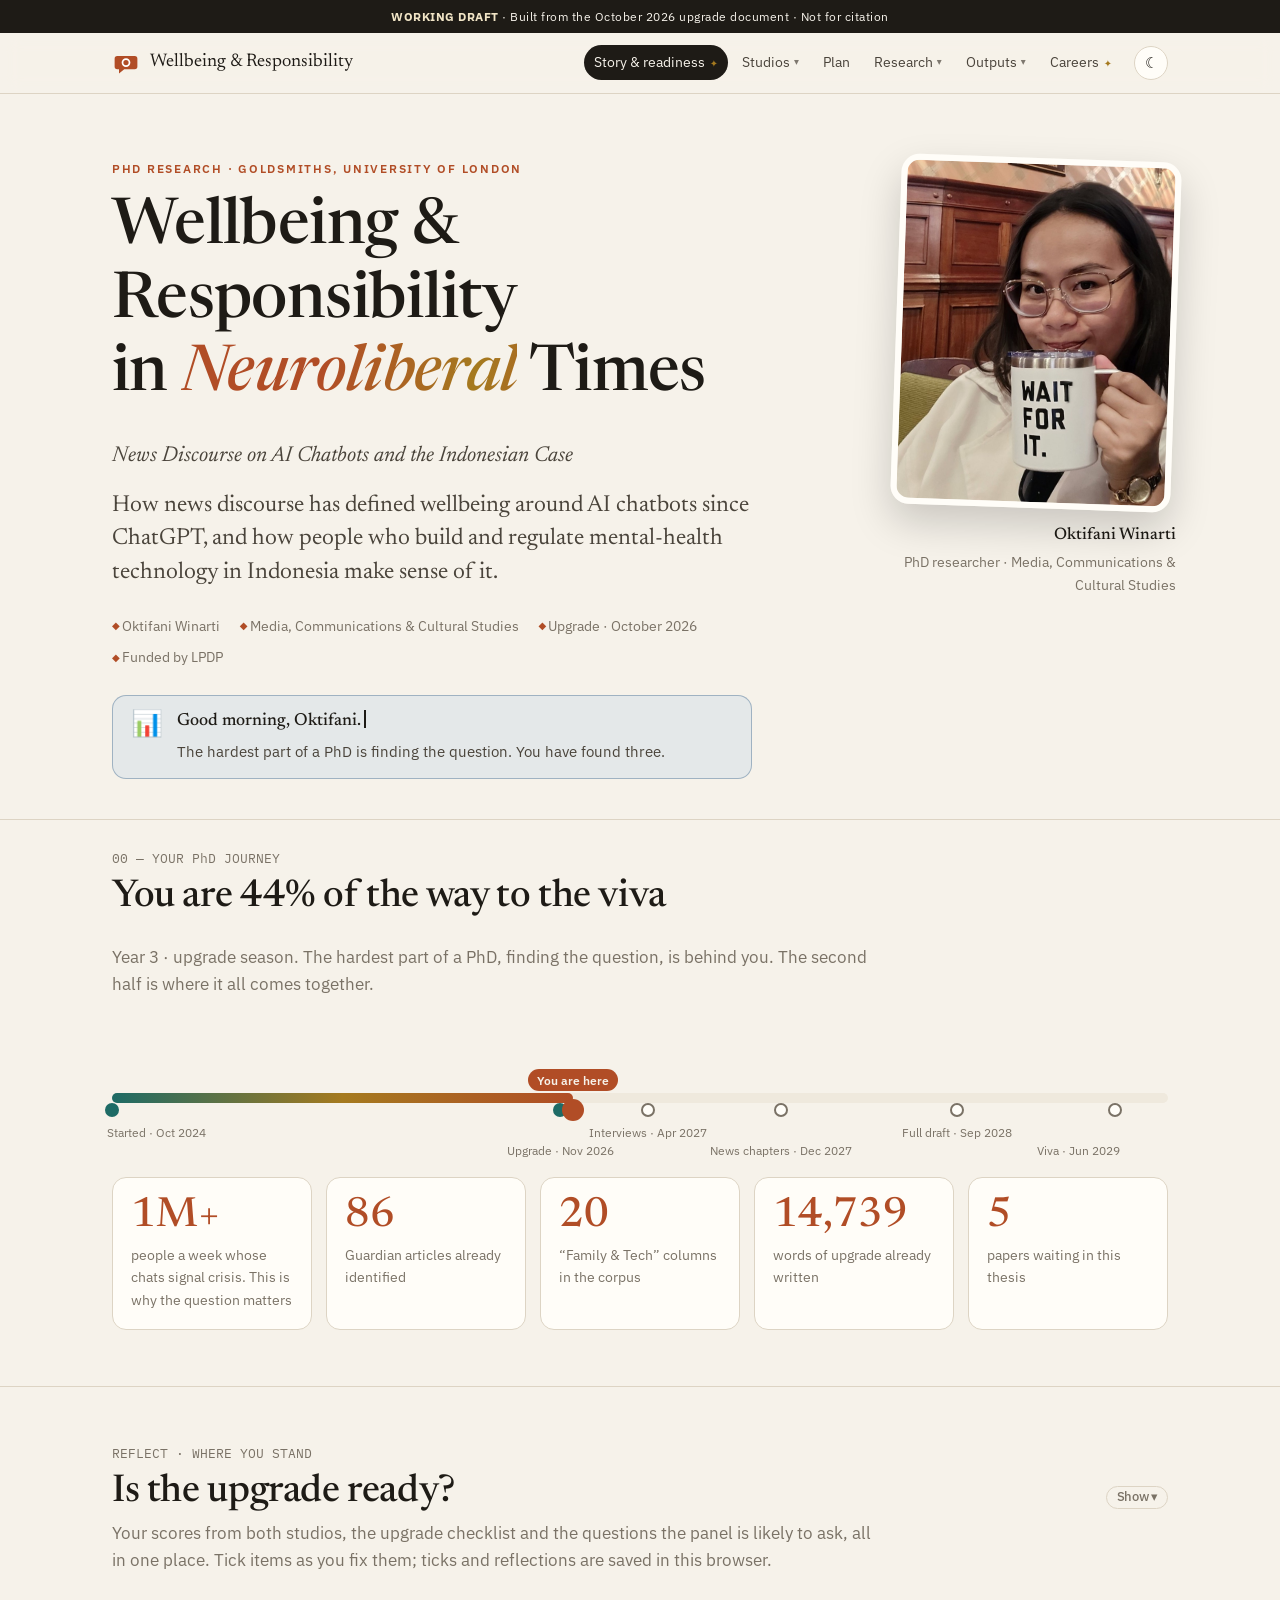
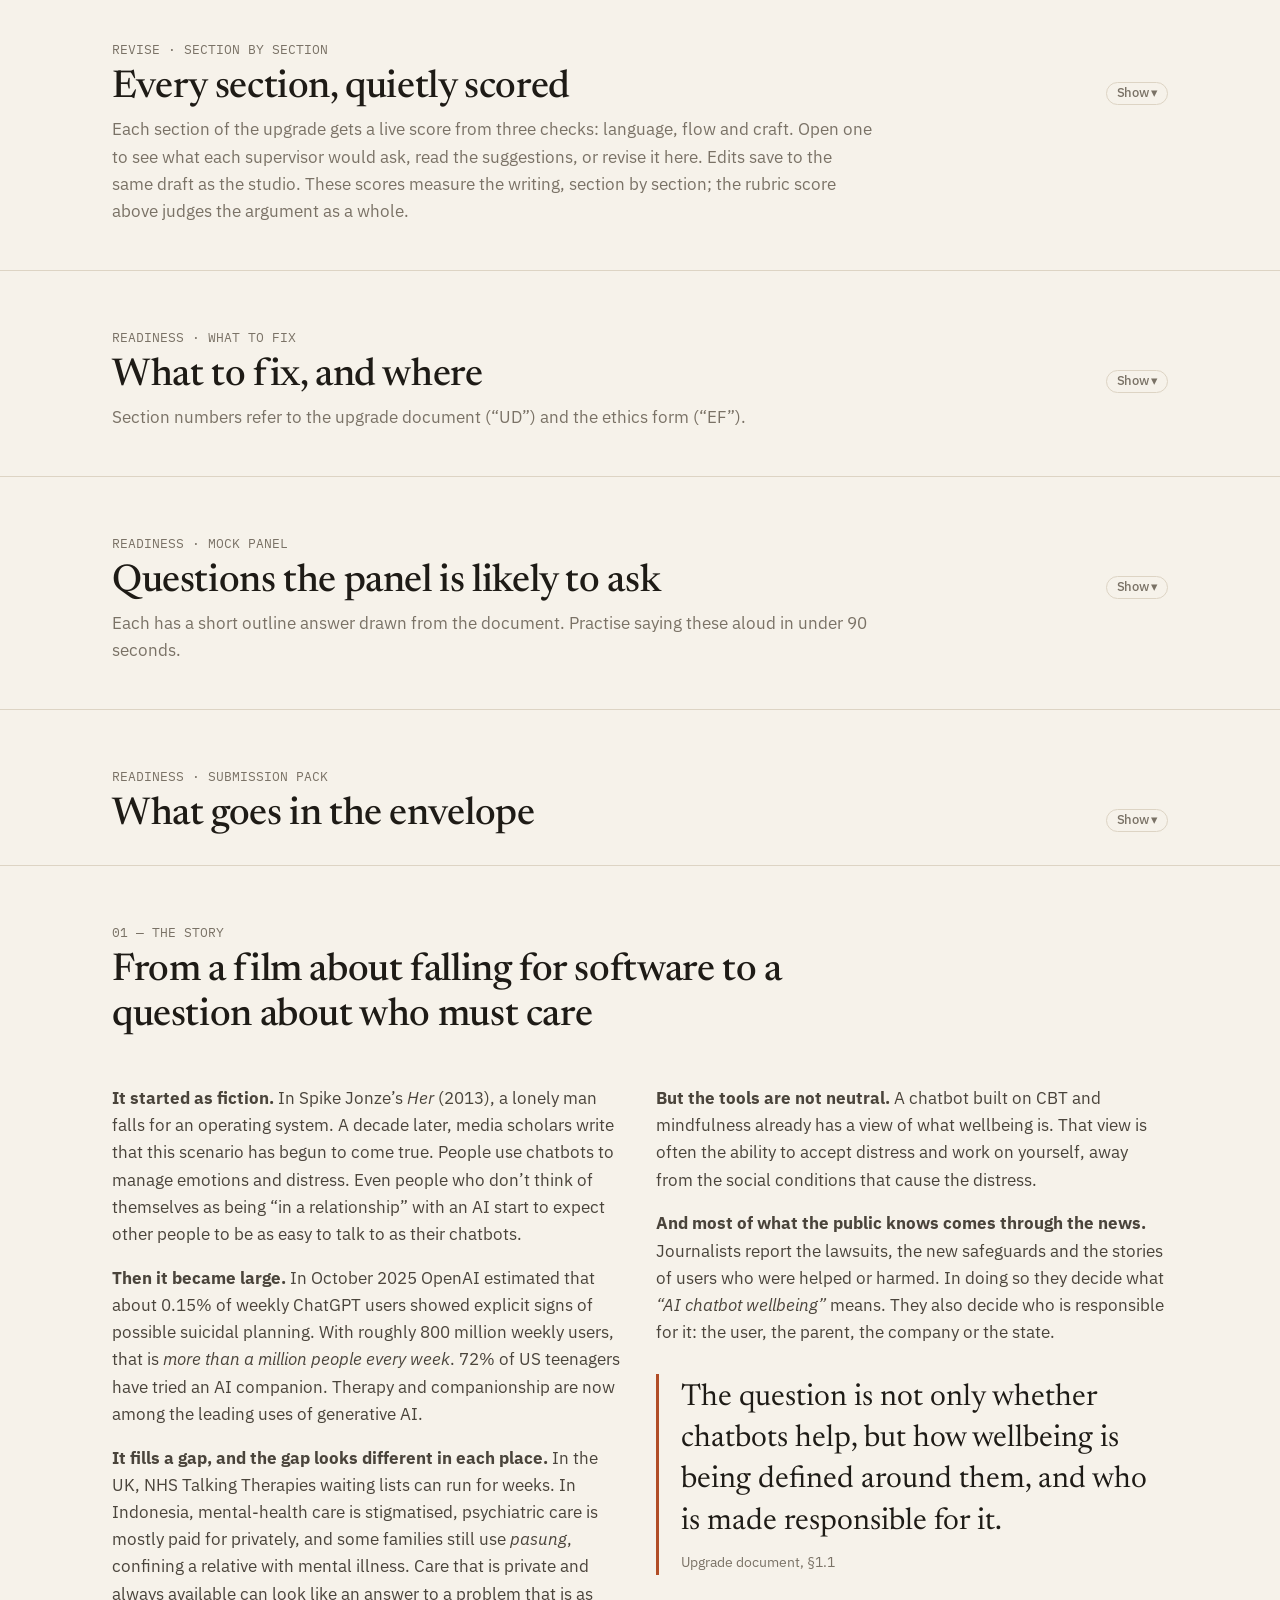
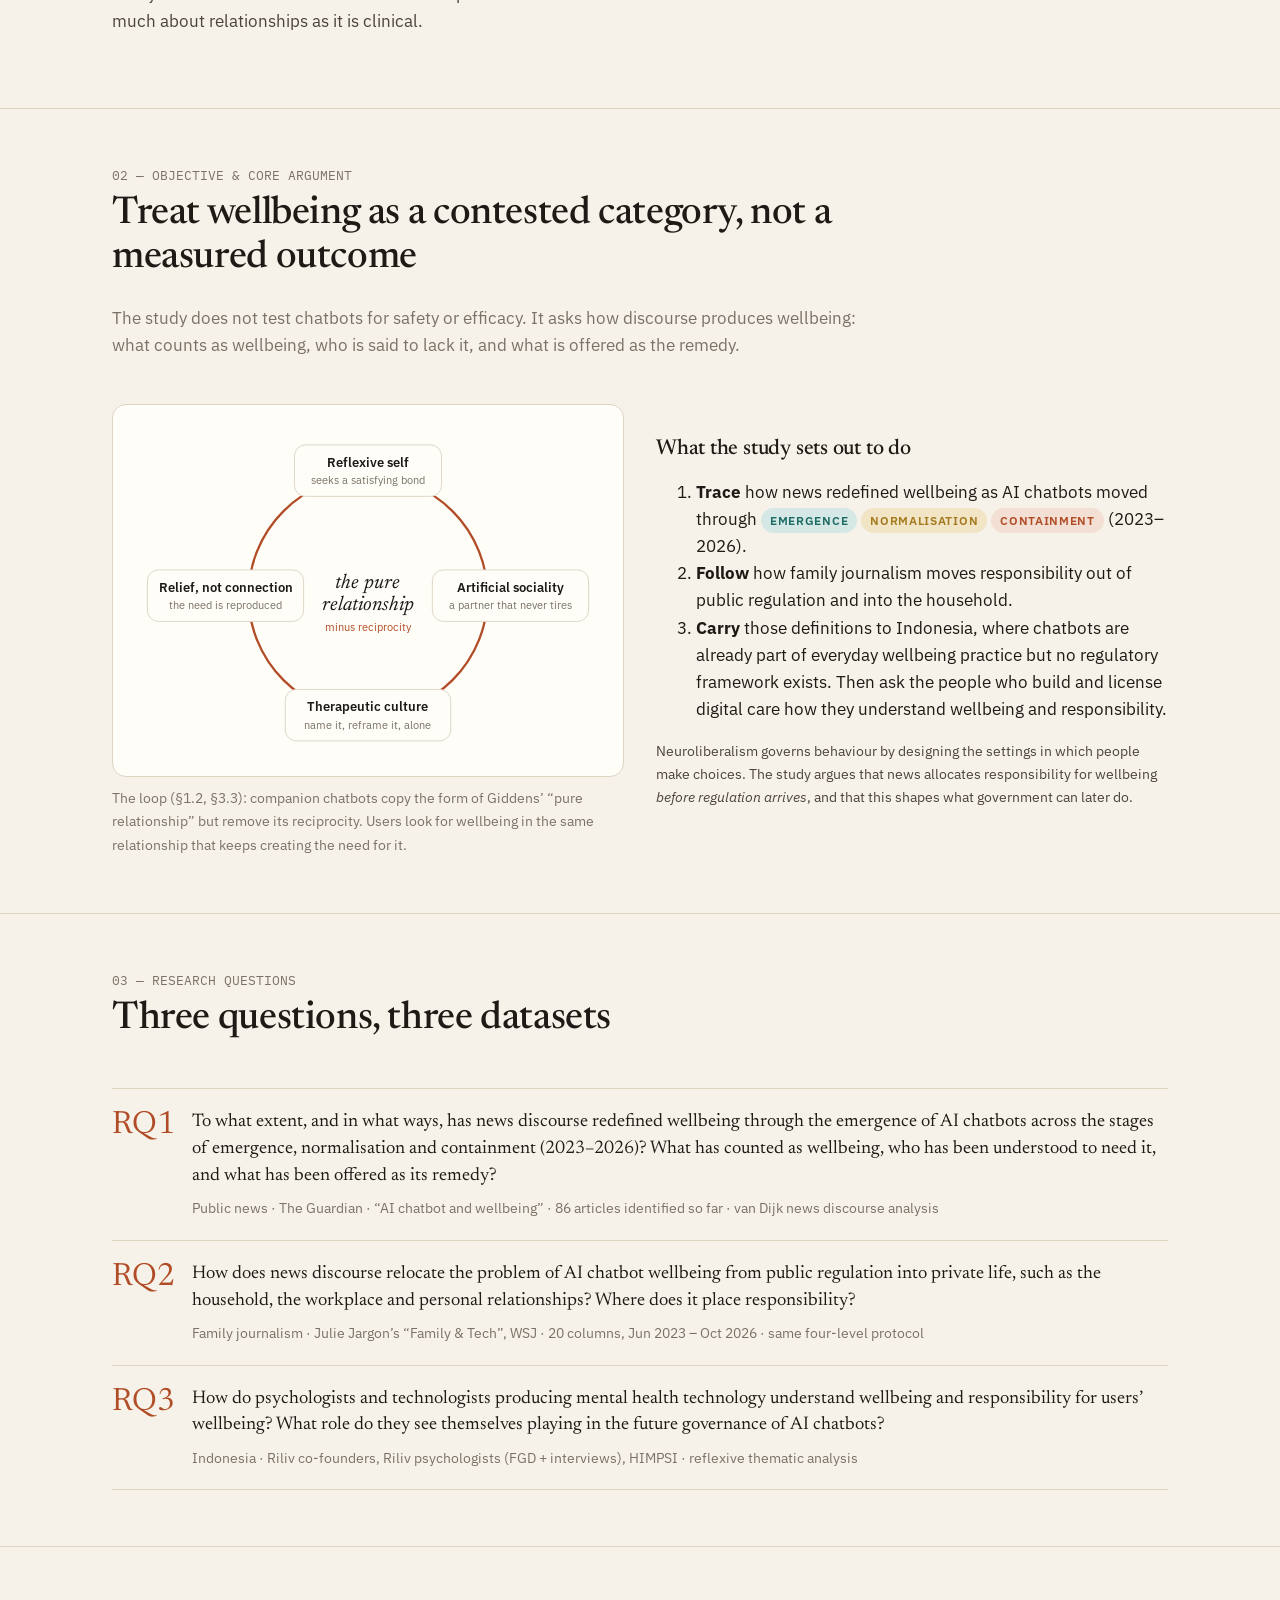
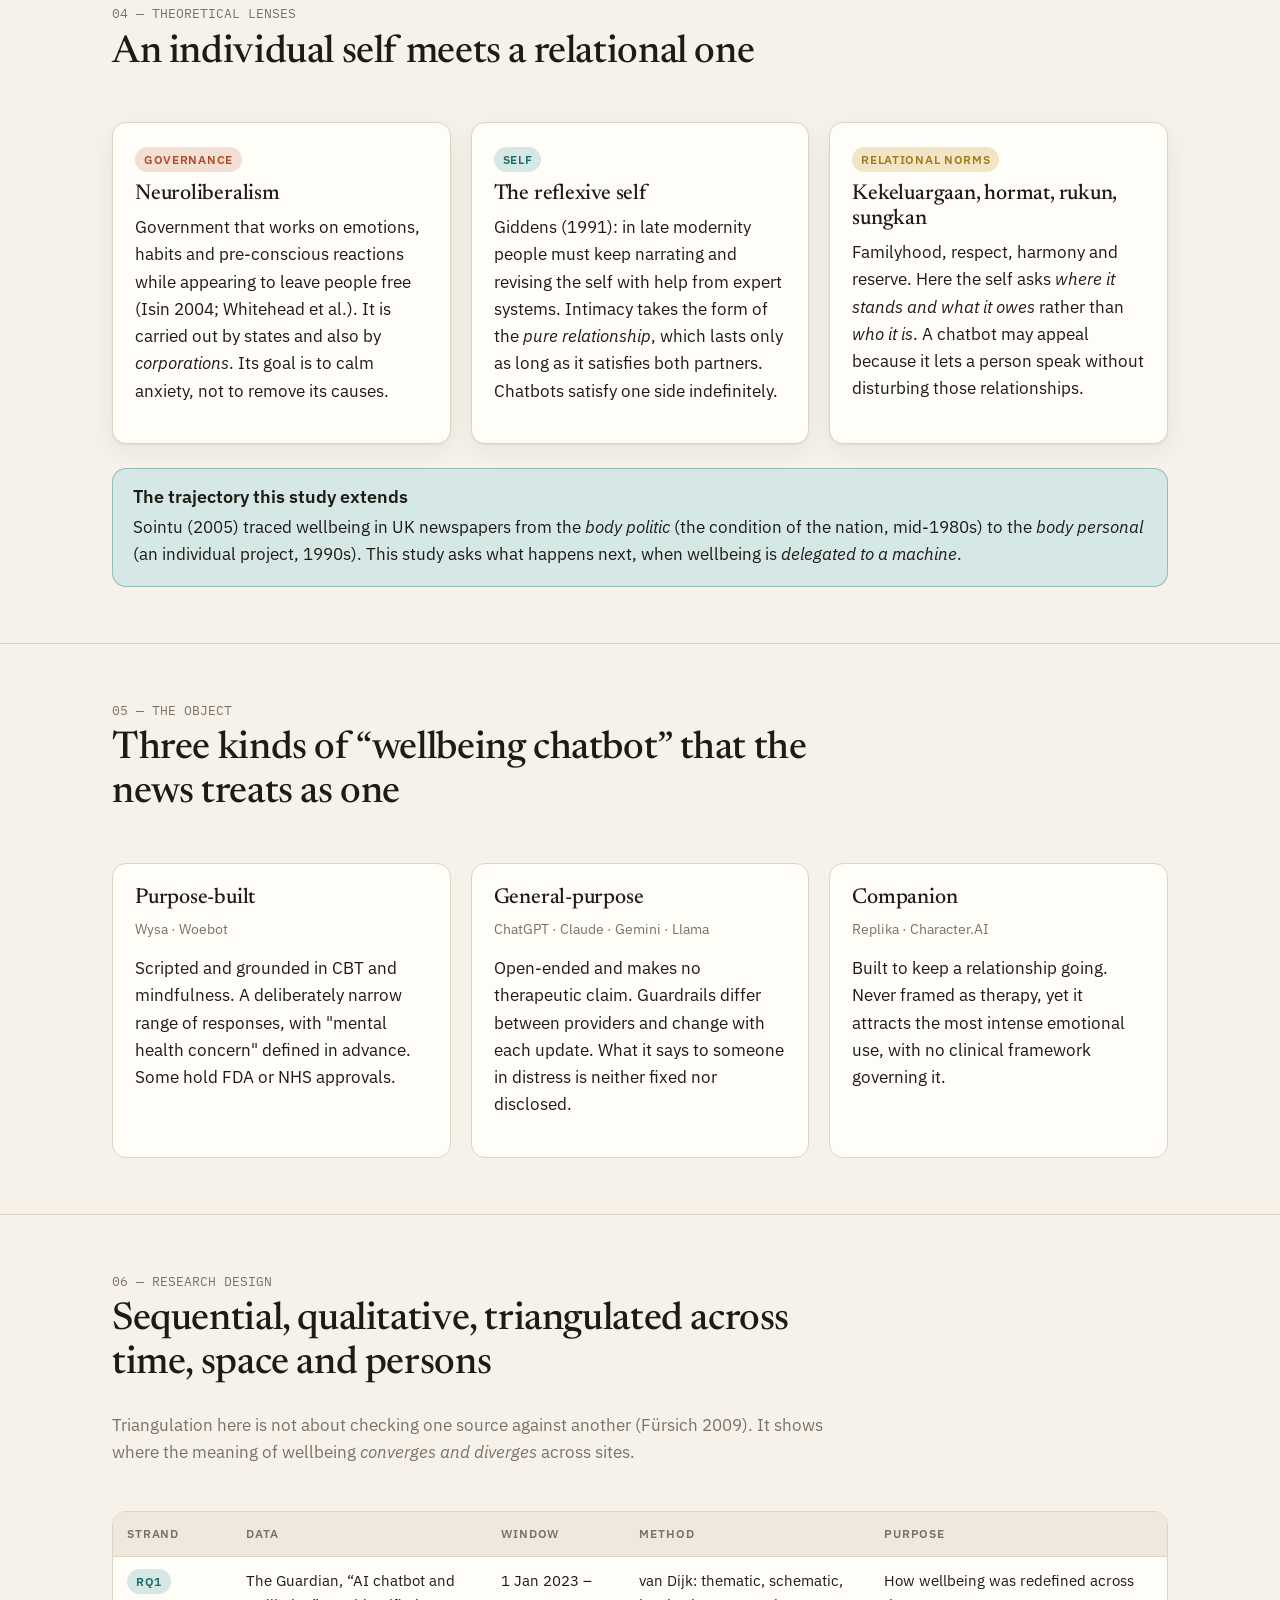
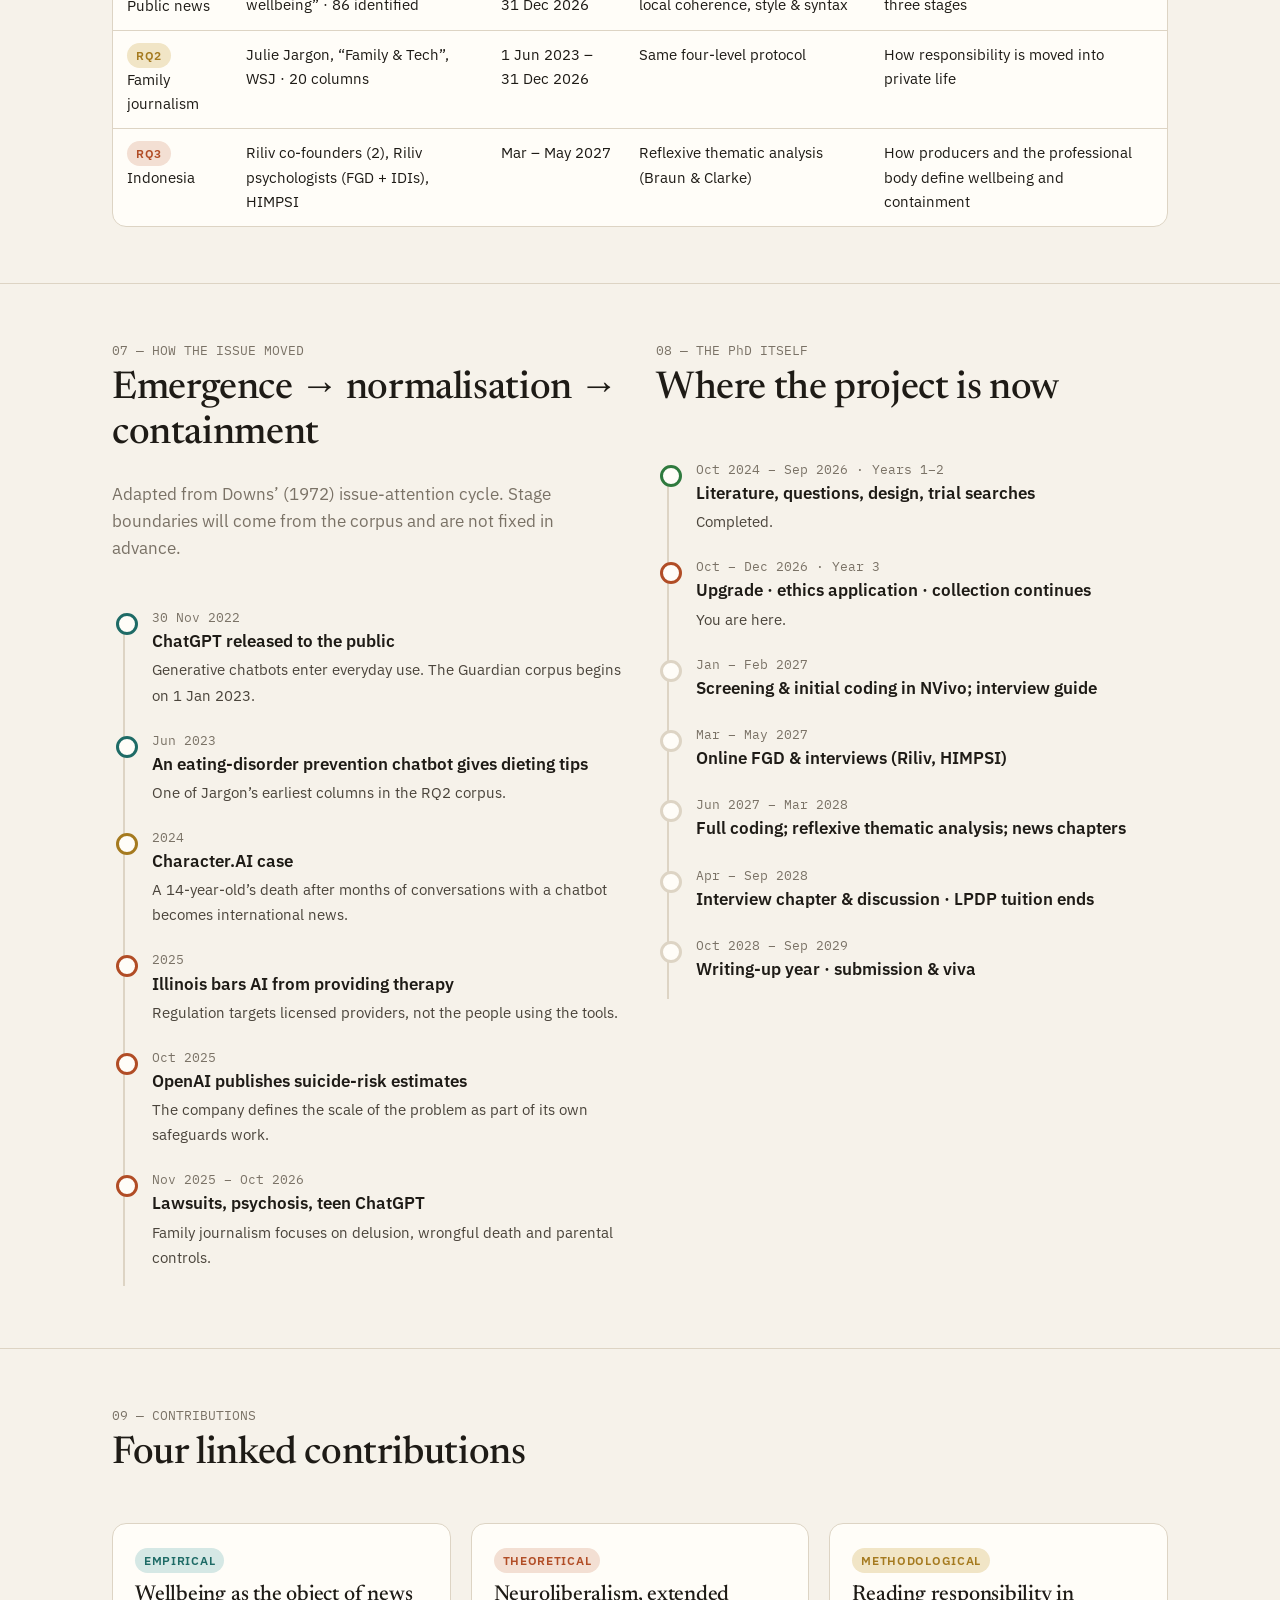
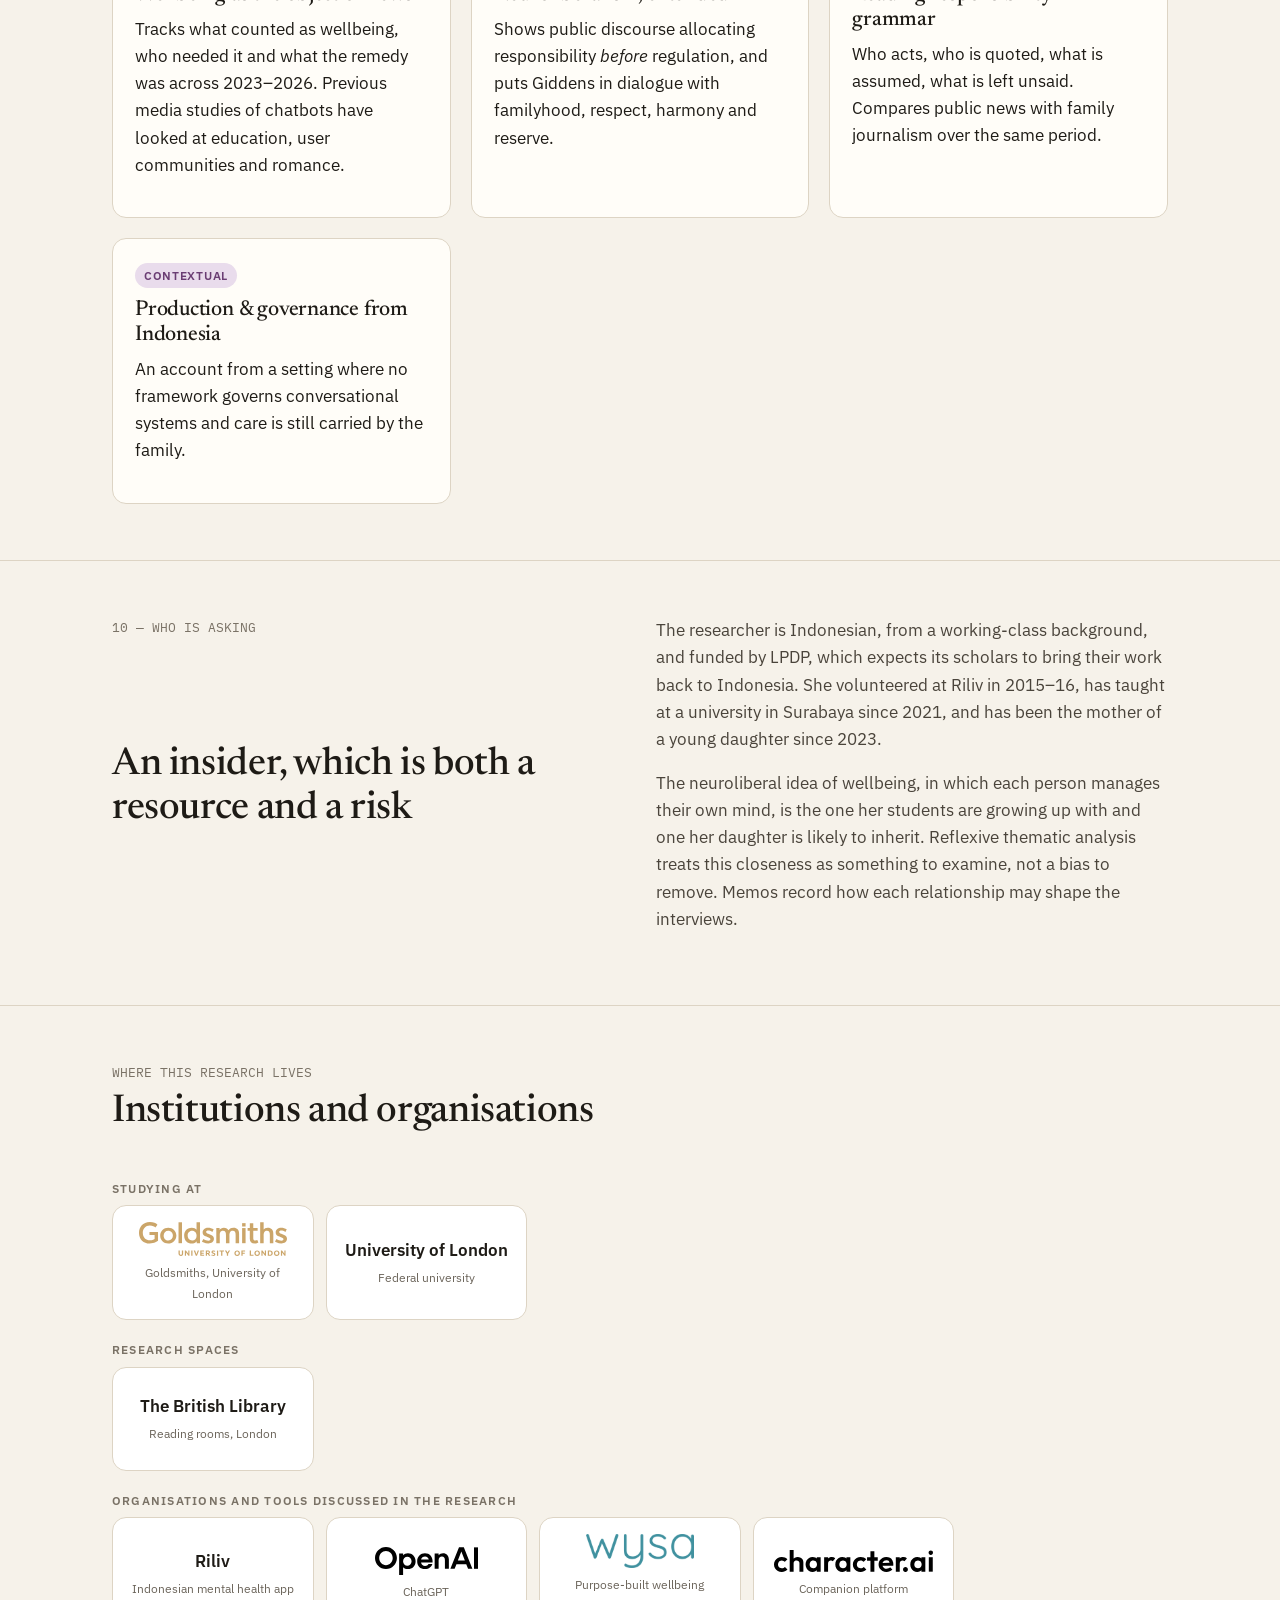
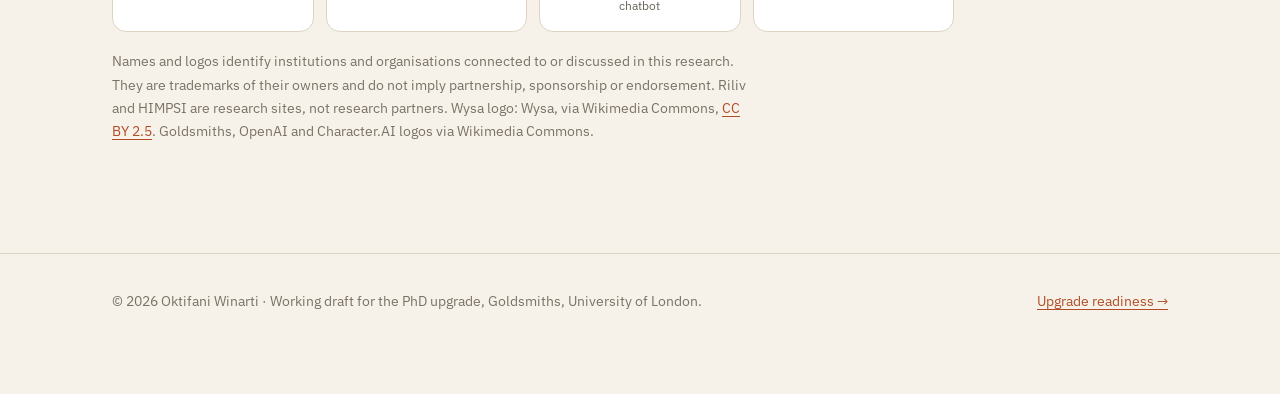
==== commit 7976dc84: "Literature page (156 rated papers, Zotero export); installable app with offline cache Co-Authored-By" ====
--- a/index.html
+++ b/index.html
@@ -156,13 +156,20 @@
 .org figcaption { font-size: .78rem; color: #6b645a; }
 .org-note { margin-top: 18px; max-width: 80ch; }
 </style>
-<link rel="stylesheet" href="assets/style.css?v=20261014m">
+<link rel="stylesheet" href="assets/style.css?v=20261015k">
 <link rel="icon" href="data:image/svg+xml,%3Csvg xmlns='http://www.w3.org/2000/svg' viewBox='0 0 32 32'%3E%3Cpath d='M6 8h20a3 3 0 0 1 3 3v9a3 3 0 0 1-3 3H14l-6 5v-5H6a3 3 0 0 1-3-3v-9a3 3 0 0 1 3-3z' fill='%23b14d26'/%3E%3Ccircle cx='16' cy='15.5' r='4' fill='none' stroke='%23fff' stroke-width='2'/%3E%3C/svg%3E">
-<script src="assets/site.js?v=20261014m"></script>
-<script src="assets/upgrade-text.js?v=20261014m"></script>
-<script src="assets/docstore.js?v=20261014m"></script>
-<script src="assets/muse.js?v=20261014m"></script>
-<script src="assets/motion.js?v=20261014m"></script>
+<script src="assets/site.js?v=20261015k"></script>
+<script src="assets/upgrade-text.js?v=20261015k"></script>
+<script src="assets/docstore.js?v=20261015k"></script>
+<script src="assets/muse.js?v=20261015k"></script>
+<script src="assets/motion.js?v=20261015k"></script>
+<link rel="manifest" href="manifest.json">
+<meta name="theme-color" content="#b14d26">
+<meta name="apple-mobile-web-app-capable" content="yes">
+<meta name="mobile-web-app-capable" content="yes">
+<meta name="apple-mobile-web-app-status-bar-style" content="default">
+<meta name="apple-mobile-web-app-title" content="Oktifani PhD">
+<link rel="apple-touch-icon" href="assets/icons/apple-touch-icon.png">
 </head>
 <body>
 <div class="draft-ribbon"><strong>WORKING DRAFT</strong> · Built from the October 2026 upgrade document · Not for citation</div>
@@ -176,7 +183,7 @@
       <a href="index.html" aria-current="page">Story &amp; readiness</a>
       <div class="nav-dd"><button type="button" class="dd-btn" aria-expanded="false" aria-haspopup="true">Studios<span class="dd-car" aria-hidden="true">▾</span></button><div class="dd-menu" hidden><a href="editor.html">Upgrade studio<small>Upgrade document · live rubric</small></a><a href="thesis.html">Thesis studio<small>Full PhD draft · viva readiness</small></a><a href="ethics.html">Ethics studio<small>REISC ethics form · Goldsmiths standards</small></a></div></div>
       <a href="plan.html">Plan</a>
-      <div class="nav-dd"><button type="button" class="dd-btn" aria-expanded="false" aria-haspopup="true">Research<span class="dd-car" aria-hidden="true">▾</span></button><div class="dd-menu" hidden><a href="news.html">News analytics<small>Live news discourse, coded every 4 hours</small></a><a href="people.html">People &amp; stakeholders<small>Who researches this · who to interview</small></a></div></div>
+      <div class="nav-dd"><button type="button" class="dd-btn" aria-expanded="false" aria-haspopup="true">Research<span class="dd-car" aria-hidden="true">▾</span></button><div class="dd-menu" hidden><a href="literature.html">Literature<small>Papers related to your research, rated</small></a><a href="news.html">News analytics<small>Live news discourse, coded every 4 hours</small></a><a href="people.html">People &amp; stakeholders<small>Who researches this · who to interview</small></a></div></div>
       <div class="nav-dd"><button type="button" class="dd-btn" aria-expanded="false" aria-haspopup="true">Outputs<span class="dd-car" aria-hidden="true">▾</span></button><div class="dd-menu" hidden><a href="figures.html">Figures<small>Figure options for the thesis</small></a><a href="posters.html">Posters &amp; papers<small>Posters and paper plans</small></a></div></div>
       <a href="careers.html">Careers</a>
     </nav>
@@ -991,10 +998,10 @@
   document.addEventListener("click", function(e){ var a = e.target.closest('a[href^="#"]'); if (a) openFor(a.getAttribute("href")); });
 })();
 </script>
-<script src="assets/checks.js?v=20261014m"></script>
-<script src="assets/insight.js?v=20261014m"></script>
-<script src="assets/titlekit.js?v=20261014m"></script>
-<script src="assets/secscore.js?v=20261014m"></script>
-<script src="assets/sectionboard.js?v=20261014m"></script>
+<script src="assets/checks.js?v=20261015k"></script>
+<script src="assets/insight.js?v=20261015k"></script>
+<script src="assets/titlekit.js?v=20261015k"></script>
+<script src="assets/secscore.js?v=20261015k"></script>
+<script src="assets/sectionboard.js?v=20261015k"></script>
 </body>
 </html>
--- a/assets/style.css
+++ b/assets/style.css
@@ -339,3 +339,8 @@
 .collapsible .section-head { max-width:none; }
 .collapsible .section-head > p { max-width:760px; }
 .mini-sum { font-family: var(--sans); font-size: .82rem; font-weight: 500; color: var(--muted); margin-left: 8px; white-space: nowrap; }
+
+/* ---------- Installed app ---------- */
+.install-tip { width: 100%; display:flex; flex-wrap:wrap; gap:8px; align-items:center; margin-top:8px; }
+@media (display-mode: standalone) { .draft-ribbon { padding-top: env(safe-area-inset-top, 0px); } }
+.install-tip [hidden] { display: none !important; }
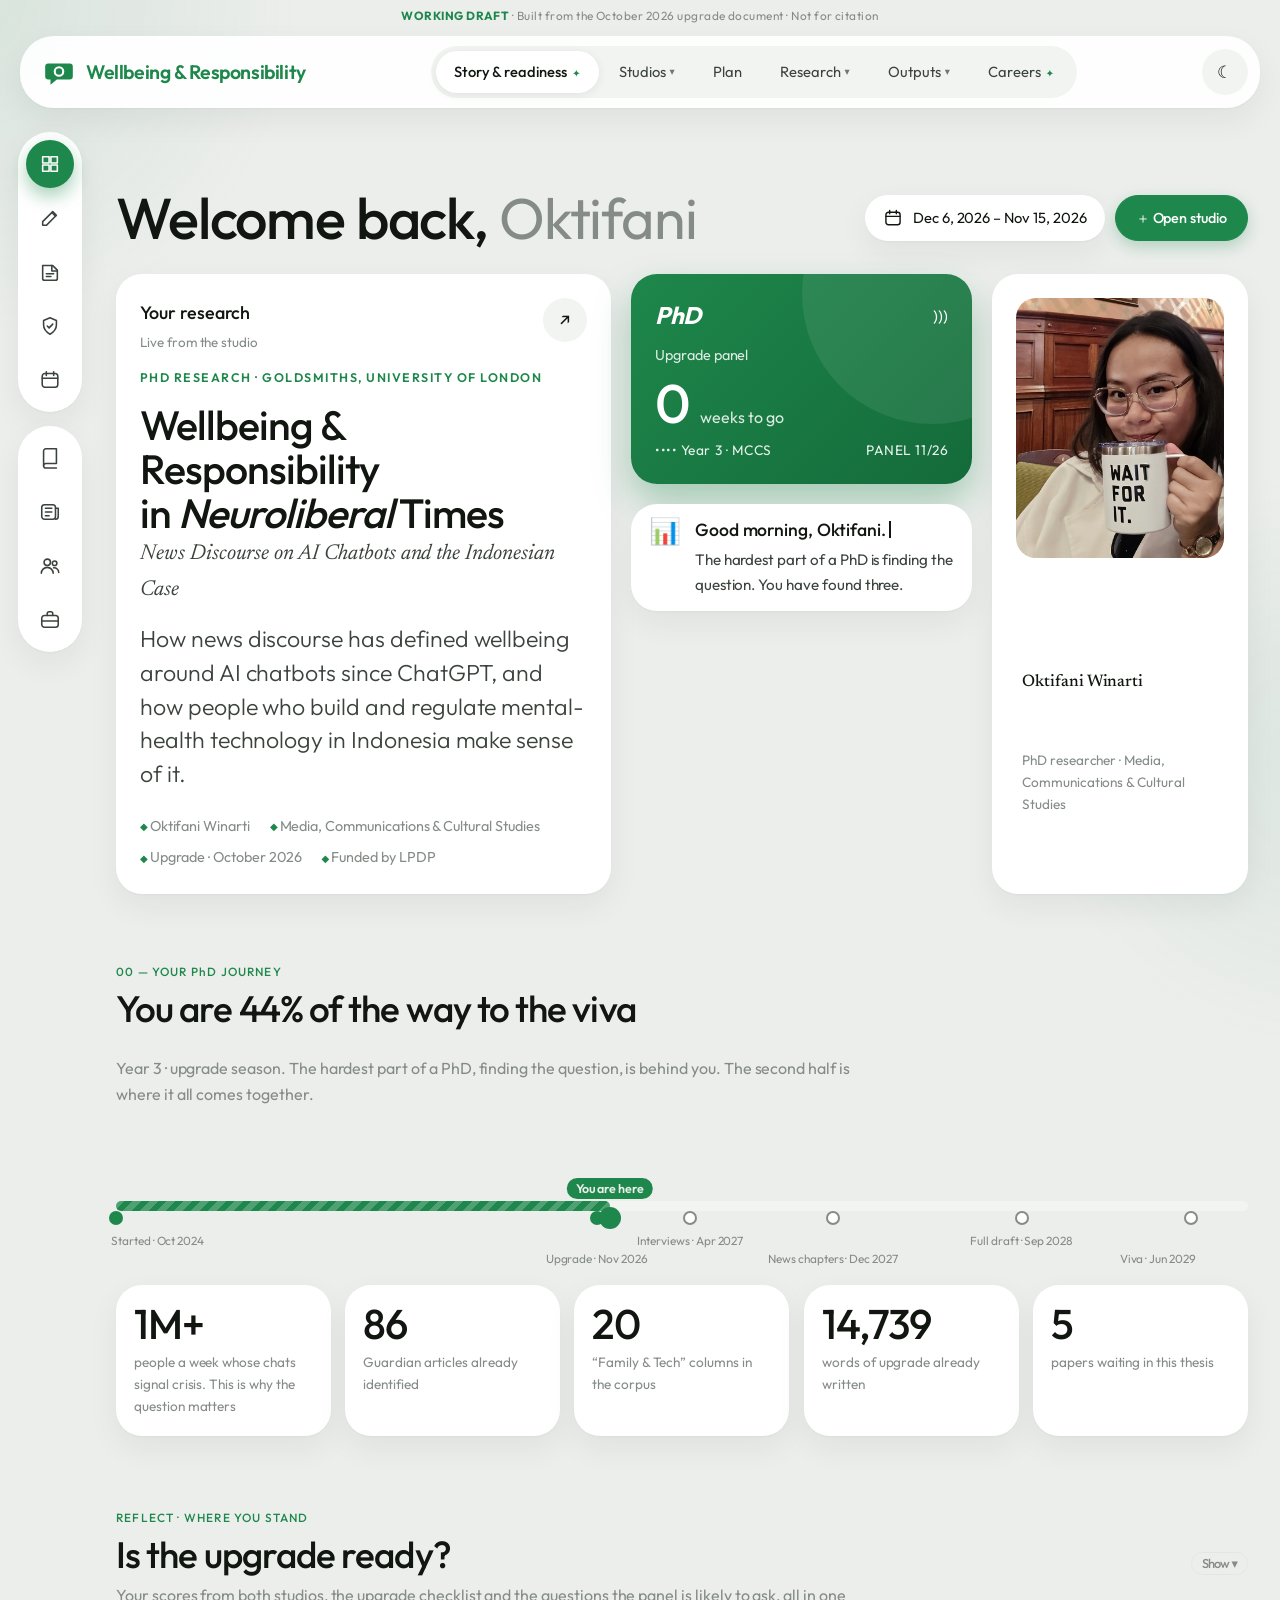
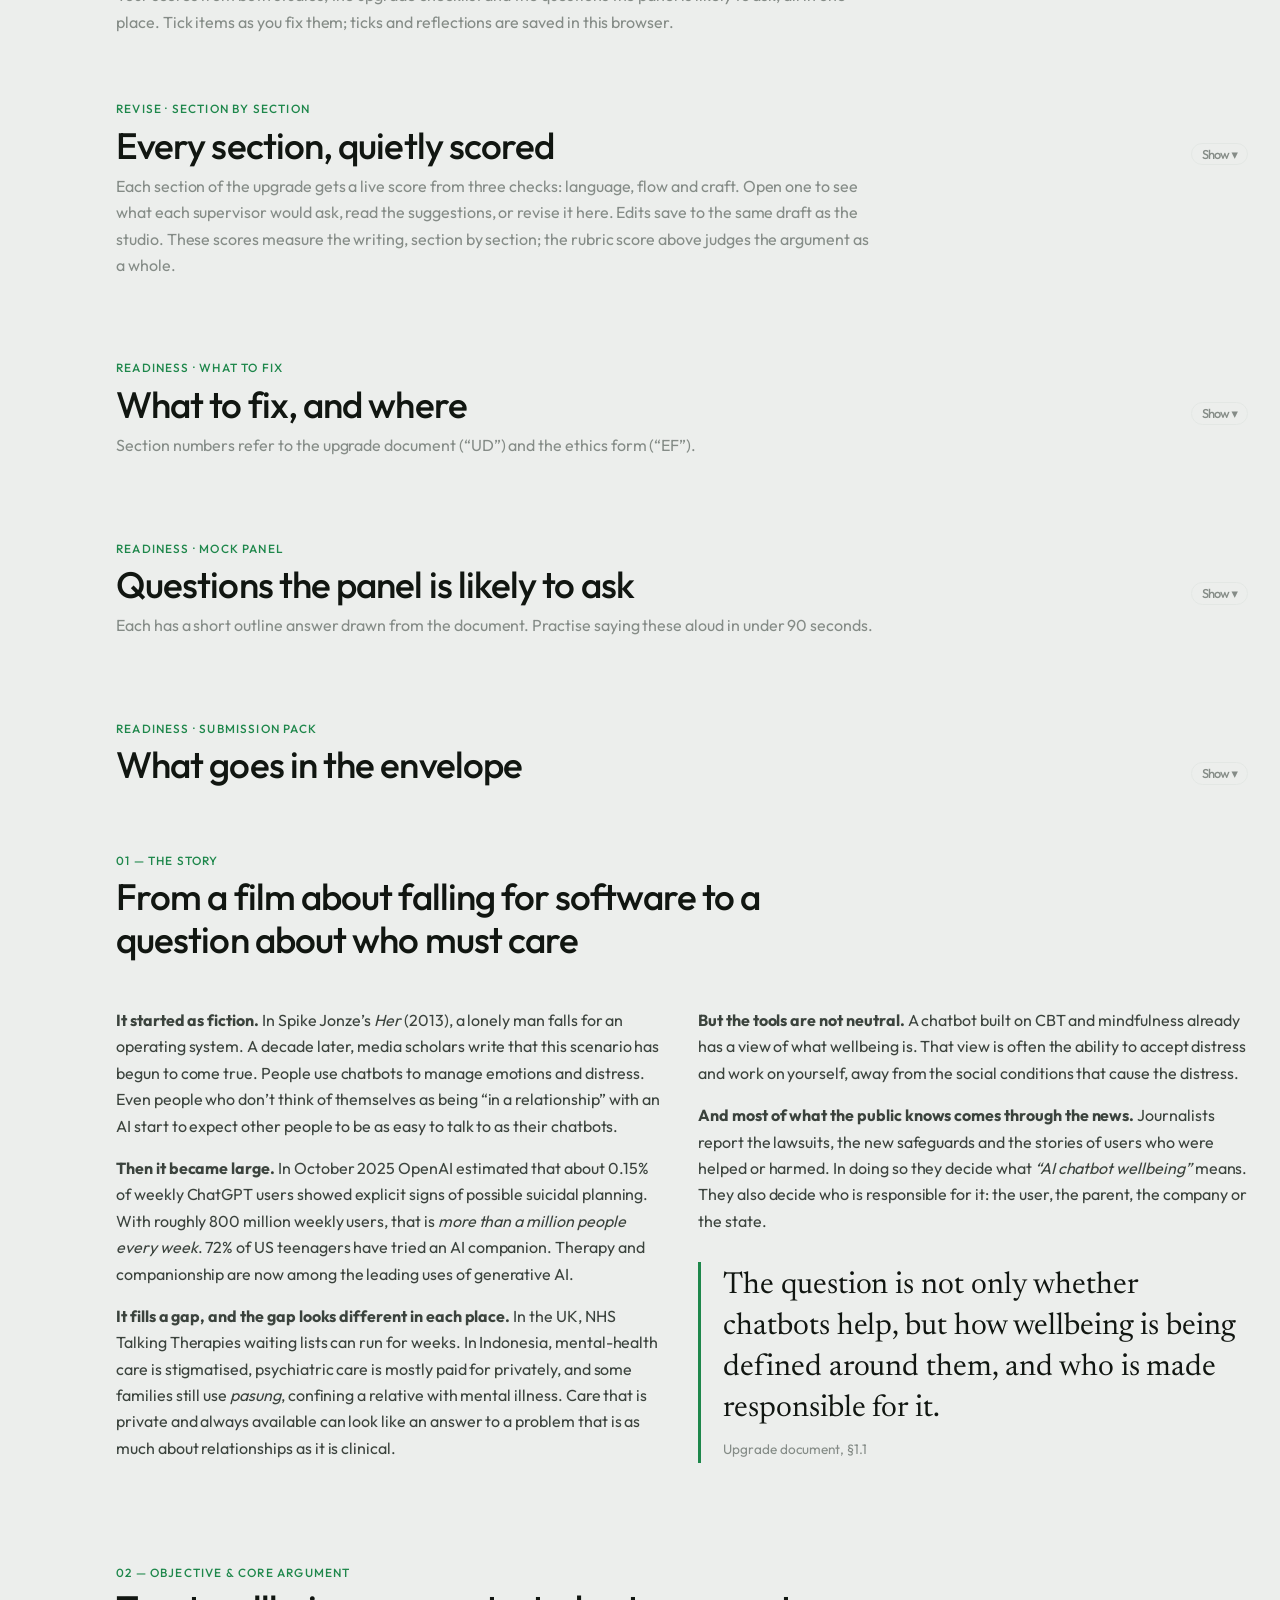
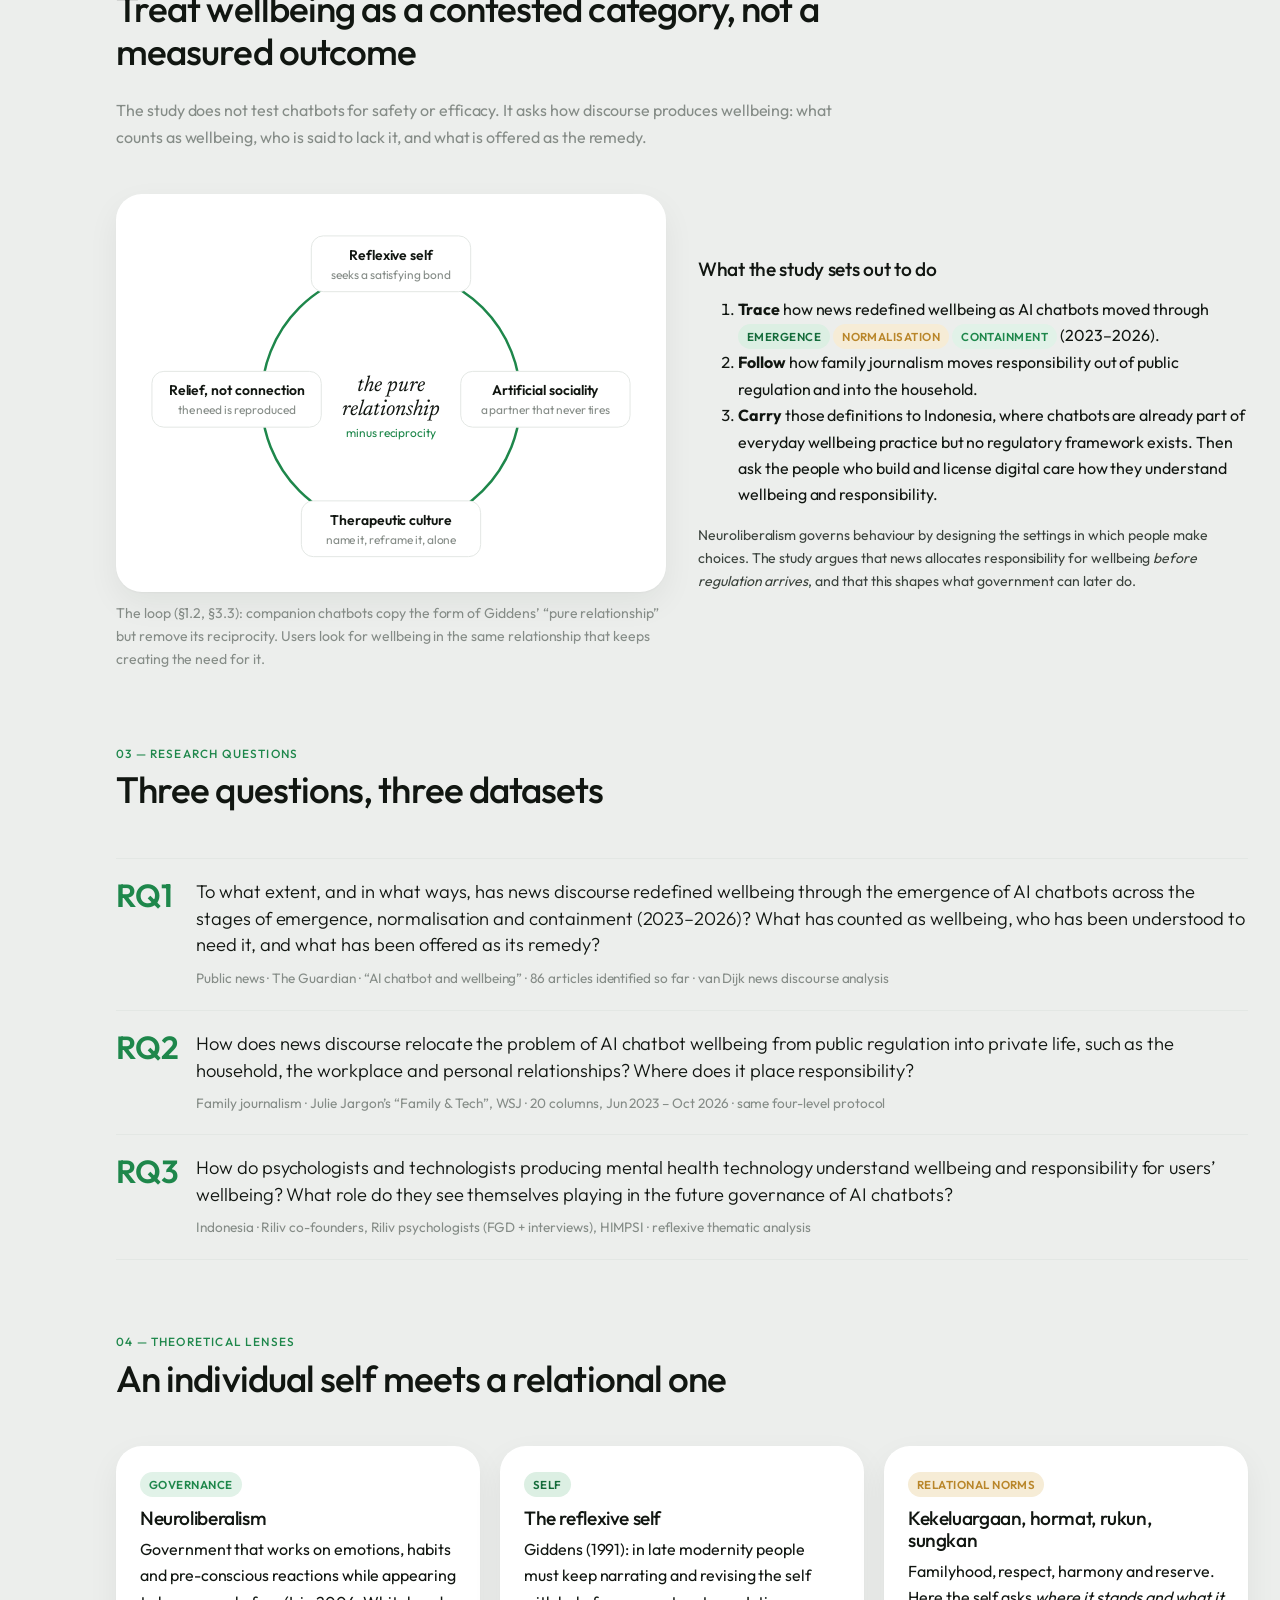
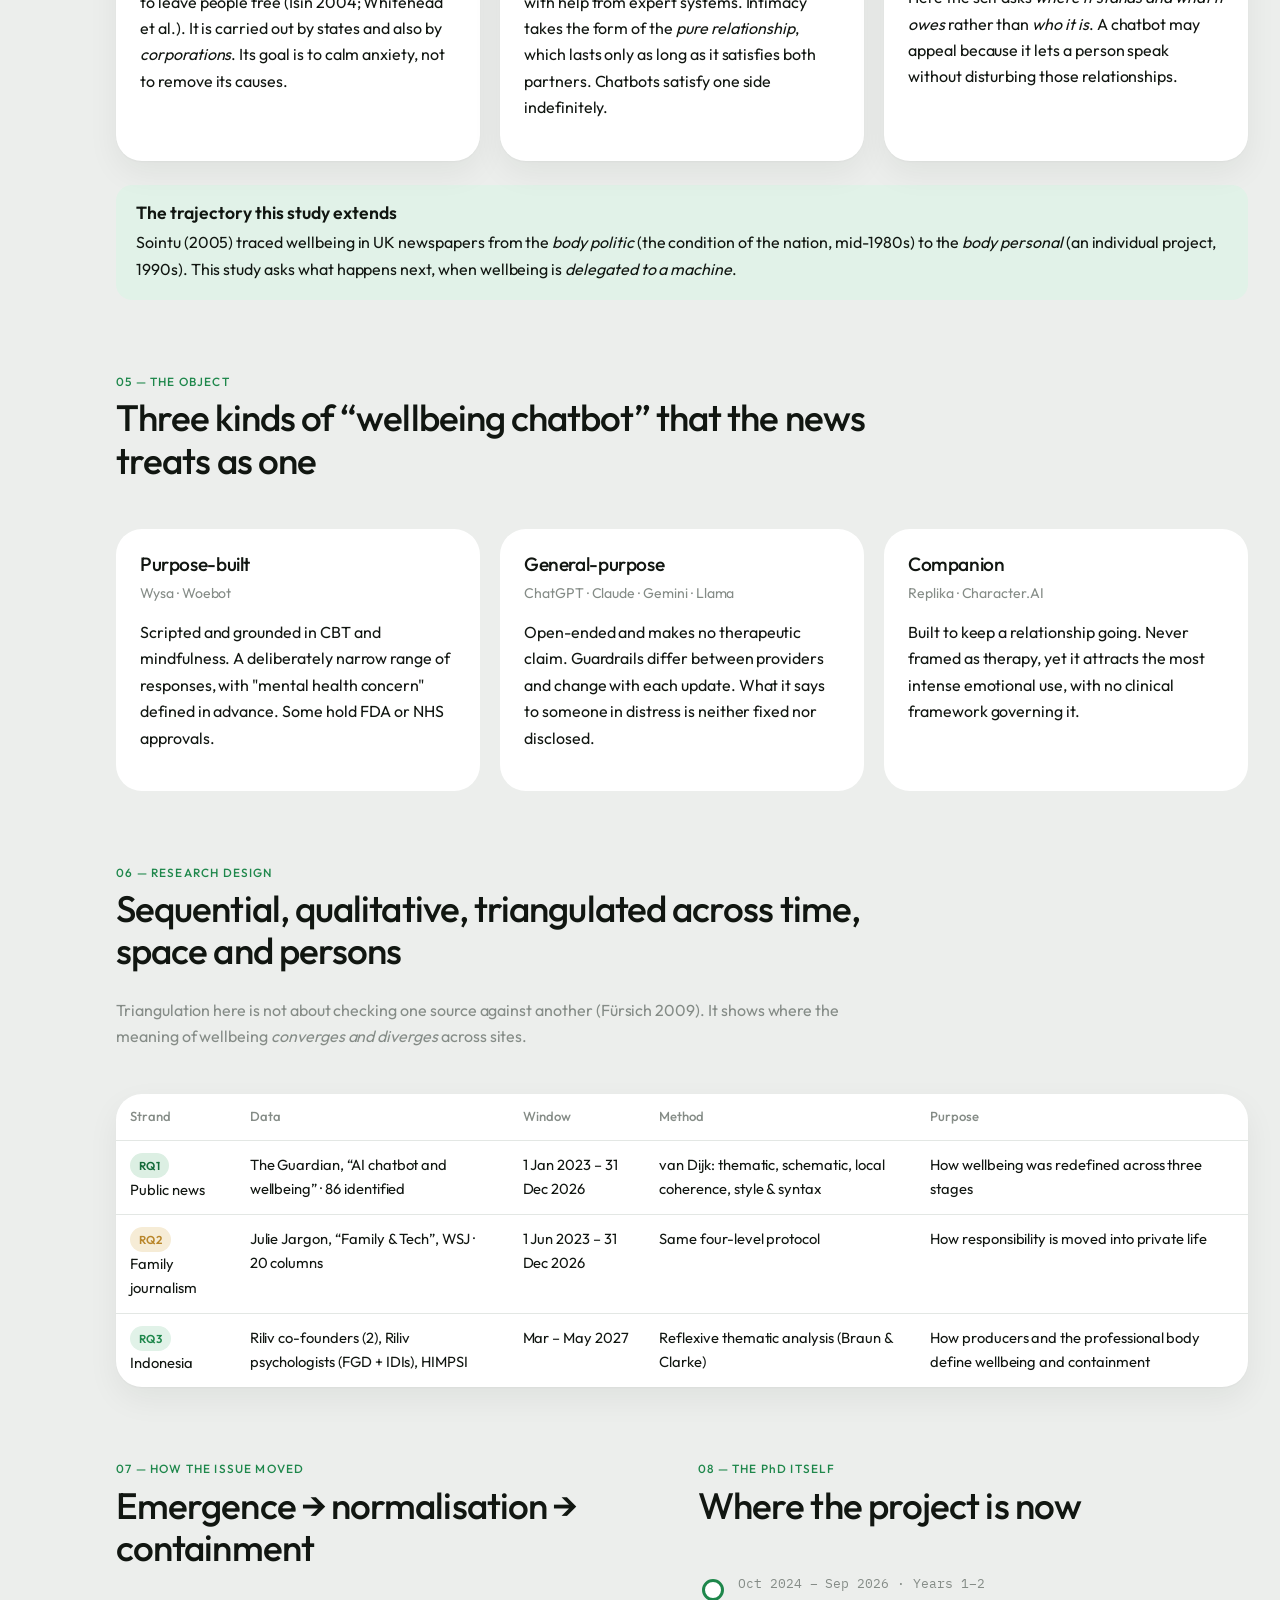
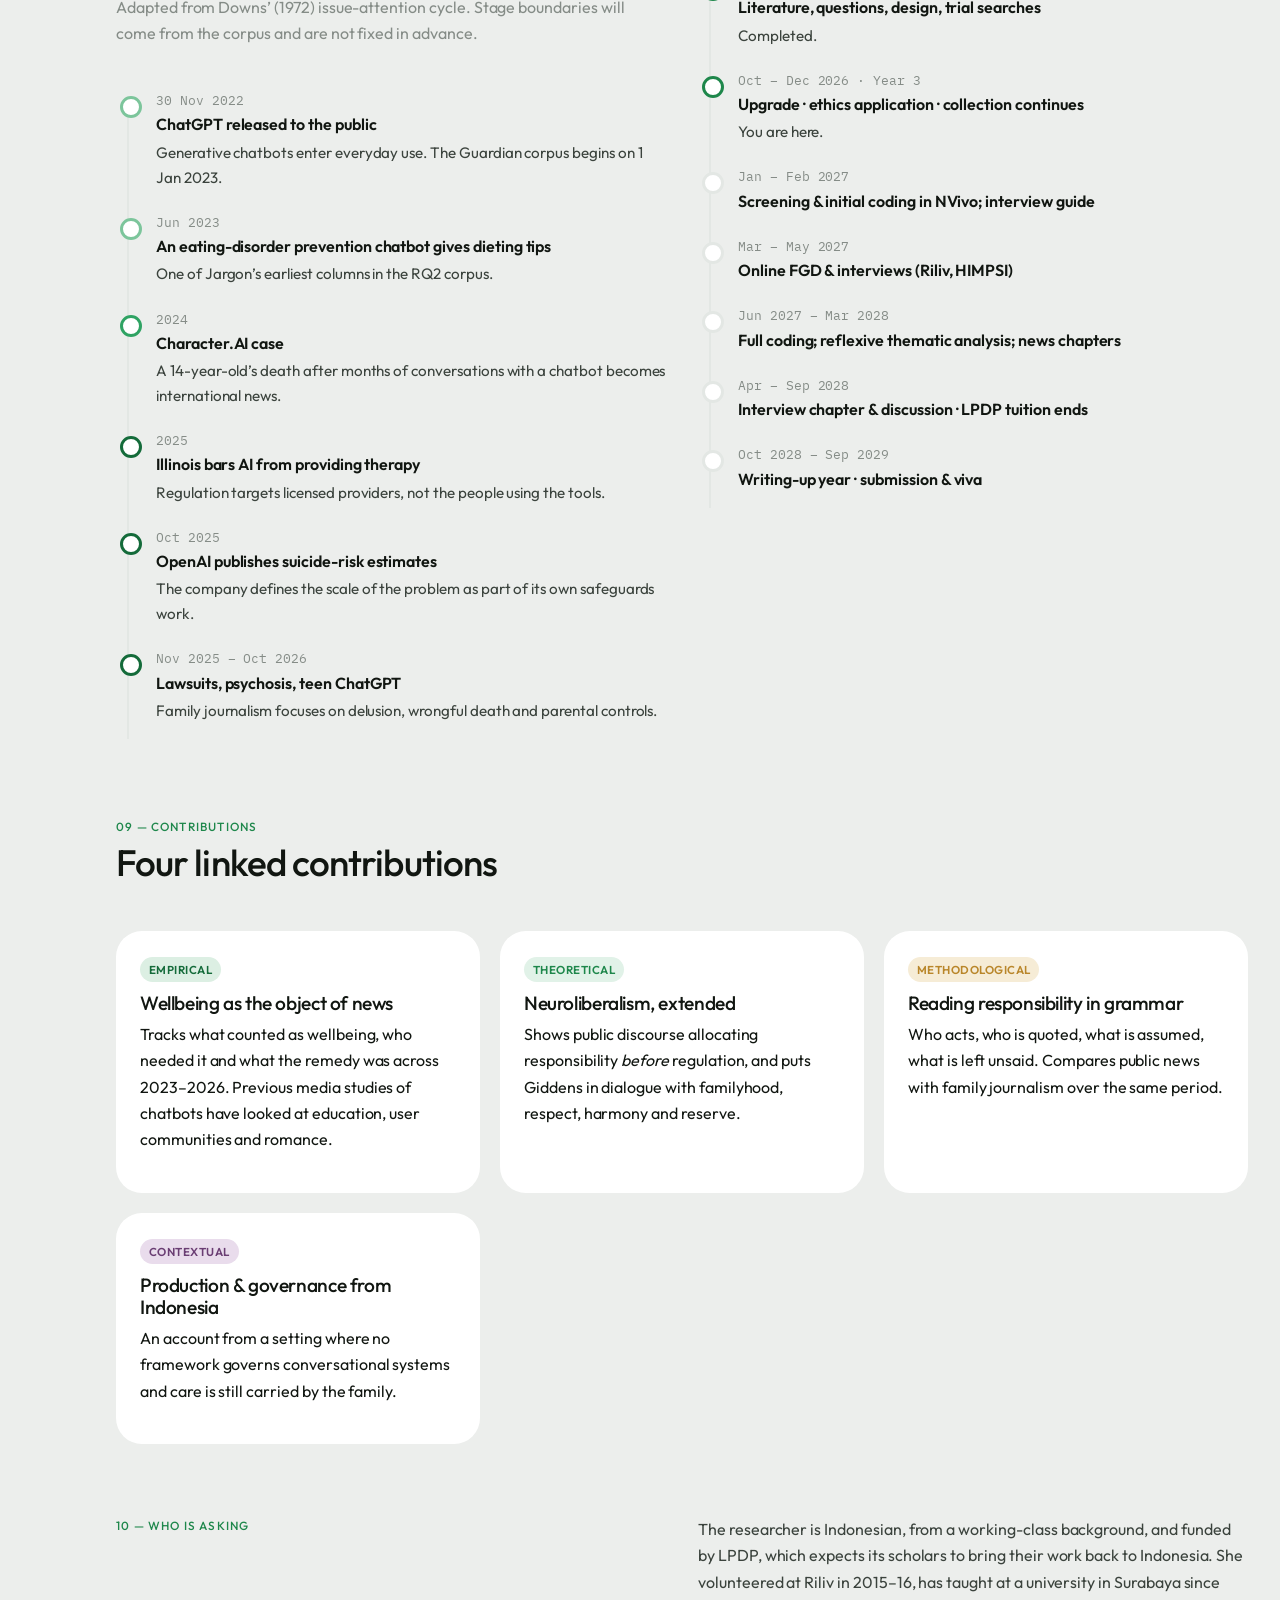
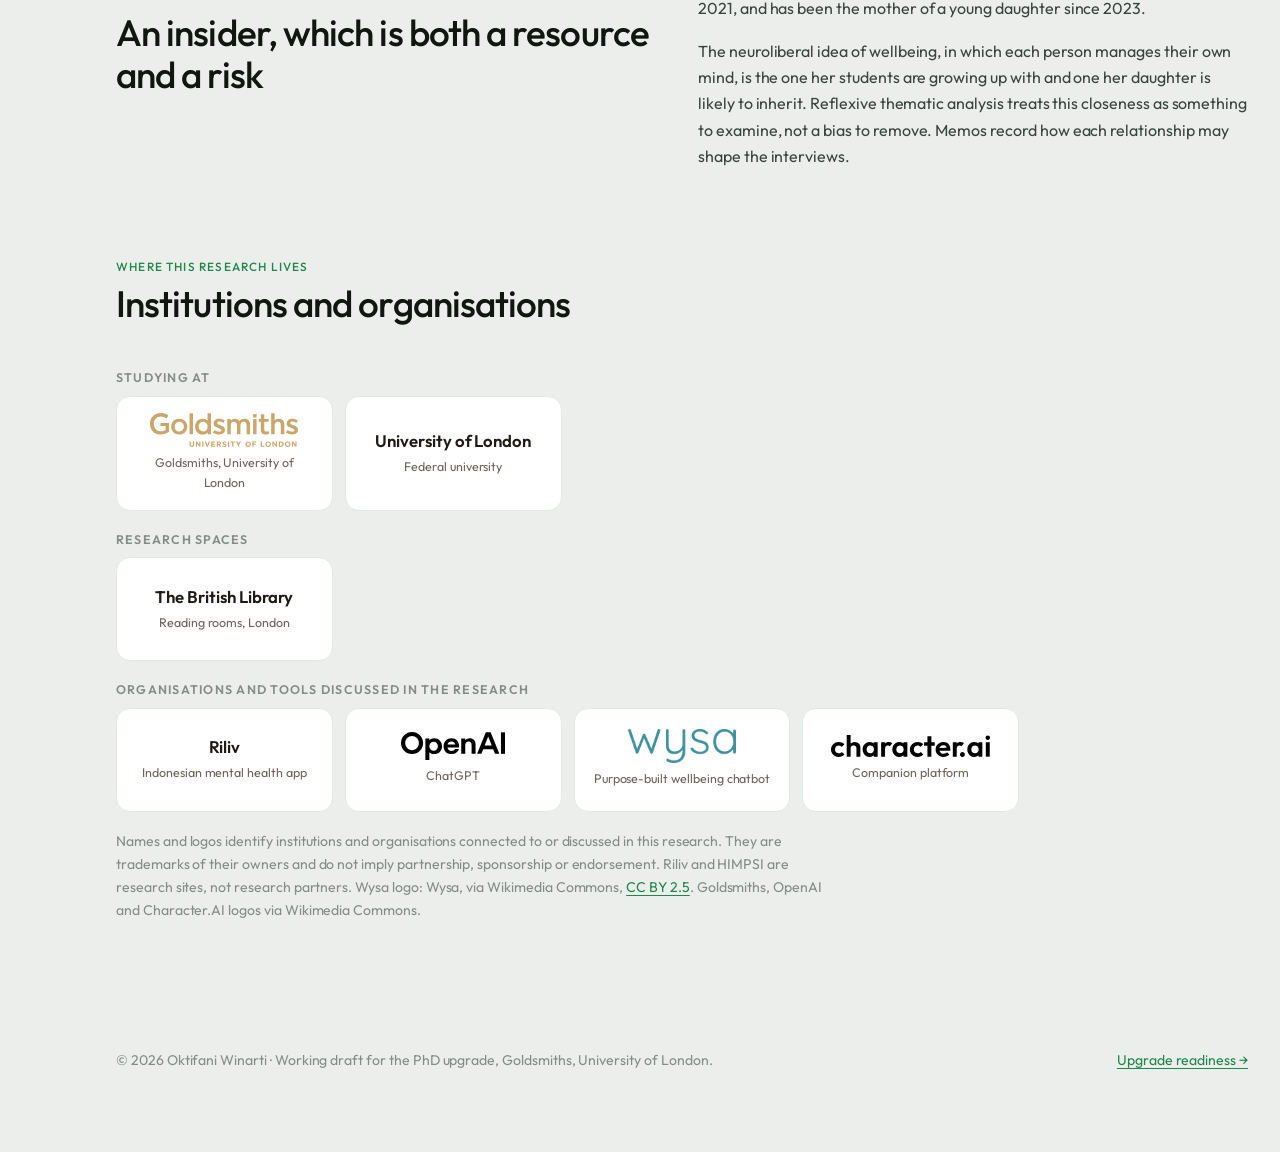
==== commit d07e1569: "Green revamp: Outfit type, pill header, rounded white cards, icon rail and phone tab bar, dashboard " ====
--- a/index.html
+++ b/index.html
@@ -155,16 +155,51 @@
 .org .org-name { font: 600 1.05rem var(--sans); color: #1e1b16; }
 .org figcaption { font-size: .78rem; color: #6b645a; }
 .org-note { margin-top: 18px; max-width: 80ch; }
+
+/* dashboard hero (green revamp) */
+.dash-hero { padding: 26px 0 10px; }
+.dash-grid { display: grid; gap: 20px; grid-template-columns: minmax(0,1.45fr) minmax(0,1fr) minmax(0,.75fr); align-items: stretch; }
+@media (max-width: 1100px) { .dash-grid { grid-template-columns: 1fr 1fr; } .dash-title { grid-column: 1 / -1; } }
+@media (max-width: 680px) { .dash-grid { grid-template-columns: 1fr; } }
+.card-h { display: flex; justify-content: space-between; align-items: flex-start; gap: 10px; margin-bottom: 14px; }
+.card-h b { display: block; font-family: var(--display); font-weight: 500; font-size: 1.12rem; }
+.card-h small { color: var(--muted); font-size: .84rem; }
+.circ { width: 44px; height: 44px; border-radius: 50%; background: var(--surface-2); display: grid; place-items: center; color: var(--ink); text-decoration: none; font-size: 1.1rem; flex: none; transition: transform .3s cubic-bezier(.3,1.6,.5,1), background .2s; }
+.circ:hover { transform: rotate(45deg) scale(1.08); background: var(--accent-soft); color: var(--accent); }
+.dash-title .story-title { font-size: clamp(1.8rem, 3.2vw, 2.6rem); line-height: 1.08; margin: 4px 0 8px; }
+.dash-title .lede { font-size: 1.02rem; max-width: none; }
+.dash-mid { display: grid; gap: 20px; align-content: start; }
+.greencard { position: relative; overflow: hidden; border-radius: 26px; padding: 22px 24px; color: #fff; min-height: 210px; display: grid; gap: 6px; align-content: space-between;
+  background: linear-gradient(135deg, var(--accent) 0%, var(--accent-2) 100%); box-shadow: 0 18px 36px color-mix(in srgb, var(--accent) 35%, transparent); }
+.greencard::after { content: ""; position: absolute; width: 260px; height: 260px; right: -90px; top: -110px; border-radius: 50%; background: rgba(255,255,255,.08); }
+.gc-top { display: flex; justify-content: space-between; align-items: center; } .gc-top b { font-style: italic; font-weight: 700; font-size: 1.5rem; letter-spacing: -.02em; }
+.gc-lbl { font-size: .9rem; opacity: .85; }
+.gc-big { font-family: var(--display); font-size: clamp(2.6rem, 5vw, 3.4rem); font-weight: 500; letter-spacing: -.03em; line-height: 1; }
+.gc-big small { font-size: 1rem; font-weight: 400; opacity: .85; letter-spacing: 0; }
+.gc-bot { display: flex; justify-content: space-between; font-size: .86rem; opacity: .9; letter-spacing: .04em; }
+.dash-hero .motive { margin: 0; max-width: none; background: var(--surface); color: var(--ink); box-shadow: var(--shadow); }
+.dash-hero .motive .mh { color: var(--ink); } .dash-hero .motive .ml { color: var(--ink-2); }
+.dash-me { padding: 14px; display: grid; }
+.dash-me .hero-portrait { position: static !important; width: auto !important; margin: 0; display: grid !important; gap: 10px; }
+.dash-me .hero-portrait img { width: 100% !important; aspect-ratio: 4 / 5 !important; border-radius: 20px !important; transform: none !important; border: 0 !important; box-shadow: none !important; }
+.dash-me .hero-portrait figcaption { text-align: left !important; margin: 0 !important; padding: 0 6px 4px; }
+@media (max-width: 680px) { .dash-me .hero-portrait { grid-template-columns: 84px 1fr !important; align-items: center; } .dash-me .hero-portrait img { aspect-ratio: 1 !important; border-radius: 50% !important; } }
+@media (prefers-reduced-motion: no-preference) {
+  .greencard { animation: cardIn .8s cubic-bezier(.2,.8,.2,1) both .15s; }
+  .greencard::after { animation: drift 9s ease-in-out infinite alternate; }
+  .gc-top span { display: inline-block; animation: pulseX 2.4s ease-in-out infinite; }
+  @keyframes pulseX { 0%,100% { opacity: .5; transform: scale(.9); } 50% { opacity: 1; transform: scale(1.1); } }
+}
 </style>
-<link rel="stylesheet" href="assets/style.css?v=20261015k">
+<link rel="stylesheet" href="assets/style.css?v=20261023b">
 <link rel="icon" href="data:image/svg+xml,%3Csvg xmlns='http://www.w3.org/2000/svg' viewBox='0 0 32 32'%3E%3Cpath d='M6 8h20a3 3 0 0 1 3 3v9a3 3 0 0 1-3 3H14l-6 5v-5H6a3 3 0 0 1-3-3v-9a3 3 0 0 1 3-3z' fill='%23b14d26'/%3E%3Ccircle cx='16' cy='15.5' r='4' fill='none' stroke='%23fff' stroke-width='2'/%3E%3C/svg%3E">
-<script src="assets/site.js?v=20261015k"></script>
-<script src="assets/upgrade-text.js?v=20261015k"></script>
-<script src="assets/docstore.js?v=20261015k"></script>
-<script src="assets/muse.js?v=20261015k"></script>
-<script src="assets/motion.js?v=20261015k"></script>
+<script src="assets/site.js?v=20261023b"></script>
+<script src="assets/upgrade-text.js?v=20261023b"></script>
+<script src="assets/docstore.js?v=20261023b"></script>
+<script src="assets/muse.js?v=20261023b"></script>
+<script src="assets/motion.js?v=20261023b"></script>
 <link rel="manifest" href="manifest.json">
-<meta name="theme-color" content="#b14d26">
+<meta name="theme-color" content="#1e874b">
 <meta name="apple-mobile-web-app-capable" content="yes">
 <meta name="mobile-web-app-capable" content="yes">
 <meta name="apple-mobile-web-app-status-bar-style" content="default">
@@ -193,25 +228,47 @@
 
 <main>
   <!-- HERO -->
-  <section class="hero">
-    <div class="wrap">
-      <figure class="hero-portrait">
-        <img src="assets/img/oktifani.jpg" width="720" height="900" alt="Oktifani Winarti smiling over a white mug printed “Wait for it.”">
-        <figcaption><b>Oktifani Winarti</b><span>PhD researcher · Media, Communications &amp; Cultural Studies</span></figcaption>
-      </figure>
-      <span class="eyebrow">PhD research · Goldsmiths, University of London <span id="liveBadge" hidden style="margin-left:8px;background:var(--teal-soft);color:var(--teal);padding:2px 8px;border-radius:999px;letter-spacing:.04em">LIVE FROM THE REVISION STUDIO · <a href="#" id="liveReset" style="color:inherit">show original</a></span></span>
-      <h1 id="storyTitle">Wellbeing &amp; Responsibility<br>in <em>Neuroliberal</em> Times</h1>
-      <p class="serif" id="storySub" style="font-size:clamp(1.1rem,2vw,1.35rem);color:var(--ink-2);margin:-6px 0 14px;font-style:italic">News Discourse on AI Chatbots and the Indonesian Case</p>
-      <p class="lede">How news discourse has defined wellbeing around AI chatbots since ChatGPT, and how people who build and regulate mental-health technology in Indonesia make sense of it.</p>
-      <div class="hero-meta">
+  <section class="hero dash-hero">
+    <div class="wrap">
+      <div class="welcome-row">
+        <h1 class="welcome" id="welcomeLine">Welcome back, <span>Oktifani</span></h1>
+        <div class="welcome-acts">
+          <span class="date-pill"><svg viewBox="0 0 24 24" width="20" height="20" fill="none" stroke="currentColor" stroke-width="1.7" stroke-linecap="round" aria-hidden="true"><rect x="3.5" y="5" width="17" height="15" rx="3"/><path d="M8 3v4M16 3v4M3.5 10h17"/></svg><span id="datePill">Today</span></span>
+          <a class="btn" href="editor.html">＋ Open studio</a>
+        </div>
+      </div>
+      <div class="dash-grid">
+        <div class="card dash-title">
+          <div class="card-h"><div><b>Your research</b><small>Live from the studio</small></div><a class="circ" href="editor.html#title" aria-label="Edit the title">↗</a></div>
+          <span class="eyebrow">PhD research · Goldsmiths, University of London <span id="liveBadge" hidden style="margin-left:8px;background:var(--teal-soft);color:var(--teal);padding:2px 8px;border-radius:999px;letter-spacing:.04em">LIVE FROM THE REVISION STUDIO · <a href="#" id="liveReset" style="color:inherit">show original</a></span></span>
+          <h2 class="story-title" id="storyTitle">Wellbeing &amp; Responsibility<br>in <em>Neuroliberal</em> Times</h2>
+          <p class="serif" id="storySub" style="font-size:clamp(1.1rem,2vw,1.35rem);color:var(--ink-2);margin:-6px 0 14px;font-style:italic">News Discourse on AI Chatbots and the Indonesian Case</p>
+          <p class="lede">How news discourse has defined wellbeing around AI chatbots since ChatGPT, and how people who build and regulate mental-health technology in Indonesia make sense of it.</p>
+          <div class="hero-meta">
         <span>Oktifani Winarti</span>
         <span>Media, Communications &amp; Cultural Studies</span>
         <span>Upgrade · October 2026</span>
         <span>Funded by LPDP</span>
       </div>
-      <div class="motive" aria-live="polite">
+        </div>
+        <div class="dash-mid">
+          <div class="greencard" aria-label="Upgrade countdown">
+            <div class="gc-top"><b>PhD</b><span aria-hidden="true">)))</span></div>
+            <div class="gc-lbl">Upgrade panel</div>
+            <div class="gc-big"><span id="gcWeeks">–</span> <small>weeks to go</small></div>
+            <div class="gc-bot"><span>•••• Year <span id="gcYear">3</span> · MCCS</span><span>PANEL 11/26</span></div>
+          </div>
+          <div class="motive" aria-live="polite">
         <div class="mi" id="mvEmoji">✦</div>
         <div><div class="mh" id="mvHead"></div><div class="ml fade-swap" id="mvLine"></div></div>
+      </div>
+        </div>
+        <div class="card dash-me">
+          <figure class="hero-portrait">
+        <img src="assets/img/oktifani.jpg" width="720" height="900" alt="Oktifani Winarti smiling over a white mug printed “Wait for it.”">
+        <figcaption><b>Oktifani Winarti</b><span>PhD researcher · Media, Communications &amp; Cultural Studies</span></figcaption>
+      </figure>
+        </div>
       </div>
     </div>
   </section>
@@ -998,10 +1055,19 @@
   document.addEventListener("click", function(e){ var a = e.target.closest('a[href^="#"]'); if (a) openFor(a.getAttribute("href")); });
 })();
 </script>
-<script src="assets/checks.js?v=20261015k"></script>
-<script src="assets/insight.js?v=20261015k"></script>
-<script src="assets/titlekit.js?v=20261015k"></script>
-<script src="assets/secscore.js?v=20261015k"></script>
-<script src="assets/sectionboard.js?v=20261015k"></script>
+<script src="assets/checks.js?v=20261023b"></script>
+<script src="assets/insight.js?v=20261023b"></script>
+<script src="assets/titlekit.js?v=20261023b"></script>
+<script src="assets/secscore.js?v=20261023b"></script>
+<script src="assets/sectionboard.js?v=20261023b"></script>
+<script>
+(function () {
+  var now = new Date(), up = new Date("2026-11-15T09:00:00"), wk = Math.max(0, Math.ceil((up - now) / (7 * 864e5)));
+  var w = document.getElementById("gcWeeks"); if (w) w.textContent = wk;
+  var t0 = new Date("2024-10-01"); var y = document.getElementById("gcYear"); if (y) y.textContent = Math.floor((now - t0) / (365.25 * 864e5)) + 1;
+  var d = document.getElementById("datePill"); if (d) d.textContent = now.toLocaleDateString(undefined, { day: "numeric", month: "short", year: "numeric" }) + " – " + up.toLocaleDateString(undefined, { day: "numeric", month: "short", year: "numeric" });
+  var h = now.getHours(), wl = document.getElementById("welcomeLine"); if (wl && h >= 18) wl.firstChild.textContent = "Good evening, ";
+})();
+</script>
 </body>
 </html>
--- a/assets/style.css
+++ b/assets/style.css
@@ -1,3 +1,4 @@
+@import url("https://fonts.googleapis.com/css2?family=Outfit:wght@300;400;500;600;700&display=swap");
 /* ------------------------------------------------------------------
    Wellbeing & Responsibility — research site
    Shared design system for all pages
@@ -344,3 +345,204 @@
 .install-tip { width: 100%; display:flex; flex-wrap:wrap; gap:8px; align-items:center; margin-top:8px; }
 @media (display-mode: standalone) { .draft-ribbon { padding-top: env(safe-area-inset-top, 0px); } }
 .install-tip [hidden] { display: none !important; }
+
+
+/* =====================================================================
+   GREEN REVAMP (Oct 2026): light grey canvas, white rounded cards, pill navigation,
+   green accents, Outfit display type and generous motion. This layer overrides the tokens above.
+   ===================================================================== */
+:root {
+  --bg: #eceeec; --surface: #ffffff; --surface-2: #f2f4f2; --ink: #111611; --ink-2: #3b433d; --muted: #858c87; --line: #e3e7e4;
+  --accent: #1e874b; --accent-2: #146b3a; --accent-soft: #e1f2e8; --teal: #146b3a; --teal-soft: #dcefe3;
+  --gold: #b9862a; --gold-soft: #f6ecd6; --ok: #1e874b; --warn: #c98a1b; --bad: #d2453b;
+  --stage-1: #7cc59b; --stage-2: #2fa363; --stage-3: #146b3a;
+  --shadow: 0 1px 2px rgba(17, 40, 25, .04), 0 12px 32px rgba(17, 40, 25, .06);
+  --shadow-lift: 0 2px 4px rgba(17, 40, 25, .05), 0 22px 44px rgba(17, 40, 25, .12);
+  --radius: 26px; --radius-sm: 16px;
+  --display: "Outfit", "IBM Plex Sans", system-ui, sans-serif;
+  --sans: "Outfit", "IBM Plex Sans", system-ui, -apple-system, "Segoe UI", sans-serif;
+  --hdr: 92px; --maxw: 1240px;
+}
+@media (prefers-color-scheme: dark) { :root:not([data-theme="light"]) {
+  --bg: #0c110e; --surface: #141b16; --surface-2: #1b241e; --ink: #e9f1eb; --ink-2: #c3cfc6; --muted: #8b998f; --line: #253029;
+  --accent: #3cc179; --accent-2: #5ad493; --accent-soft: #163322; --teal: #5ad493; --teal-soft: #13301f;
+  --gold: #d9b05a; --gold-soft: #33290f; --ok: #3cc179; --warn: #d9b05a; --bad: #ef7366;
+  --stage-1: #2c6b46; --stage-2: #3cc179; --stage-3: #8fe0b2;
+  --shadow: 0 1px 2px rgba(0,0,0,.3), 0 12px 32px rgba(0,0,0,.28); --shadow-lift: 0 2px 4px rgba(0,0,0,.35), 0 22px 44px rgba(0,0,0,.4);
+} }
+:root[data-theme="dark"] {
+  --bg: #0c110e; --surface: #141b16; --surface-2: #1b241e; --ink: #e9f1eb; --ink-2: #c3cfc6; --muted: #8b998f; --line: #253029;
+  --accent: #3cc179; --accent-2: #5ad493; --accent-soft: #163322; --teal: #5ad493; --teal-soft: #13301f;
+  --gold: #d9b05a; --gold-soft: #33290f; --ok: #3cc179; --warn: #d9b05a; --bad: #ef7366;
+  --stage-1: #2c6b46; --stage-2: #3cc179; --stage-3: #8fe0b2;
+  --shadow: 0 1px 2px rgba(0,0,0,.3), 0 12px 32px rgba(0,0,0,.28); --shadow-lift: 0 2px 4px rgba(0,0,0,.35), 0 22px 44px rgba(0,0,0,.4);
+}
+body { font-family: var(--sans); font-size: 16px; letter-spacing: -.003em; }
+body::before { content: ""; position: fixed; inset: -20vmax; z-index: -1; pointer-events: none;
+  background: radial-gradient(38vmax 38vmax at 12% 18%, color-mix(in srgb, var(--accent) 10%, transparent), transparent 70%),
+              radial-gradient(32vmax 32vmax at 88% 72%, color-mix(in srgb, var(--accent) 8%, transparent), transparent 70%); }
+h1, h2, h3 { font-family: var(--display); font-weight: 500; letter-spacing: -.025em; }
+h1 { font-size: clamp(2.3rem, 5.4vw, 3.9rem); line-height: 1.05; }
+h2 { font-size: clamp(1.55rem, 3vw, 2.3rem); }
+h3 { font-size: 1.2rem; letter-spacing: -.015em; }
+h4 { font-family: var(--display); }
+a { color: var(--accent); }
+.hero .lede { font-family: var(--sans); font-weight: 300; color: var(--ink-2); }
+.hero h1 em { font-style: normal; }
+.hero .shimmer, .hero h1 em { background: linear-gradient(100deg, var(--accent) 15%, var(--accent-2) 35%, #7cd6a3 50%, var(--accent) 70%); background-size: 240% 100%; -webkit-background-clip: text; background-clip: text; color: transparent; }
+.eyebrow, .hero .eyebrow { color: var(--accent); letter-spacing: .12em; }
+
+/* ---------- ribbon + header ---------- */
+.draft-ribbon { background: transparent; color: var(--muted); font-size: .74rem; padding: 6px 16px 0; }
+.draft-ribbon strong { color: var(--accent) !important; }
+header.site { position: sticky; top: 0; background: transparent; border: 0; backdrop-filter: none; -webkit-backdrop-filter: none; padding: 10px 0; }
+header.site .wrap { background: color-mix(in srgb, var(--surface) 92%, transparent); backdrop-filter: saturate(150%) blur(14px); -webkit-backdrop-filter: saturate(150%) blur(14px);
+  border-radius: 34px; box-shadow: var(--shadow); min-height: 72px; padding: 10px 12px 10px 22px; gap: 14px; }
+.brand { font-family: var(--display); font-weight: 600; font-size: 1.22rem; letter-spacing: -.02em; color: var(--accent); }
+.brand-mark { width: 34px; height: 34px; }
+nav.main { margin: 0 auto; background: var(--surface-2); border-radius: 999px; padding: 5px; gap: 2px; flex-wrap: nowrap; }
+nav.main a, .dd-btn { font-family: var(--sans); font-size: .92rem; font-weight: 400; color: var(--ink-2); padding: 9px 18px; border-radius: 999px; transition: background .25s ease, color .25s ease, box-shadow .25s ease, transform .2s ease; }
+nav.main a:hover, .dd-btn:hover, .dd-btn[aria-expanded="true"] { background: color-mix(in srgb, var(--surface) 70%, transparent); color: var(--ink); }
+nav.main a[aria-current="page"], .dd-btn.on { background: var(--surface); color: var(--ink); font-weight: 500; box-shadow: 0 2px 10px rgba(17, 40, 25, .08); }
+nav.main a.spark::after { color: var(--accent); }
+.theme-btn { width: 46px; height: 46px; border: 0; background: var(--surface-2); font-size: 17px; transition: transform .3s ease, background .2s ease; }
+.theme-btn:hover { transform: rotate(-18deg) scale(1.06); background: var(--accent-soft); }
+.dd-menu { border: 0; border-radius: 20px; box-shadow: var(--shadow-lift); padding: 8px; }
+.dd-menu a { border-radius: 14px; padding: 10px 12px; }
+.dd-menu a[aria-current="page"] { background: var(--accent-soft); color: var(--accent-2); }
+@media (max-width: 1180px) { header.site .wrap { border-radius: 26px; padding: 10px 12px 8px 16px; } nav.main { width: 100%; overflow-x: auto; } }
+
+/* ---------- sections, cards, chips, buttons ---------- */
+section.block { border-top: 0; padding: 36px 0; }
+.section-head .num { font-family: var(--sans); font-weight: 500; letter-spacing: .1em; color: var(--accent); font-size: .74rem; }
+.card, .stat-card, .table-wrap, figure.fig .frame { border: 0; border-radius: var(--radius); box-shadow: var(--shadow); background: var(--surface); }
+.card { padding: 24px; }
+.card h3, .card h4 { font-family: var(--display); }
+.callout { border: 0; border-radius: var(--radius-sm); background: var(--surface-2); }
+.callout.warn { background: var(--gold-soft); } .callout.teal { background: var(--accent-soft); }
+.tag { background: var(--accent-soft); color: var(--accent-2); letter-spacing: .04em; }
+.btn { background: var(--accent); border-color: var(--accent); color: #fff; font-family: var(--sans); font-weight: 500; padding: 10px 20px; position: relative; overflow: hidden;
+  transition: transform .18s ease, box-shadow .25s ease, background .25s ease; box-shadow: 0 6px 16px color-mix(in srgb, var(--accent) 28%, transparent); }
+.btn:hover { opacity: 1; transform: translateY(-1px); box-shadow: 0 10px 22px color-mix(in srgb, var(--accent) 35%, transparent); background: var(--accent-2); }
+.btn:active { transform: translateY(0) scale(.97); }
+.btn.ghost { background: var(--surface); color: var(--ink); border-color: transparent; box-shadow: var(--shadow); }
+.btn.ghost:hover { background: var(--surface); color: var(--accent); }
+.btn::after { content: ""; position: absolute; inset: 0; background: linear-gradient(110deg, transparent 30%, rgba(255,255,255,.35) 50%, transparent 70%); transform: translateX(-120%); }
+.btn:hover::after { transform: translateX(120%); transition: transform .7s ease; }
+.chip { border: 0; background: var(--surface-2); padding: 8px 16px; transition: background .2s, color .2s, transform .15s; }
+.chip:hover { transform: translateY(-1px); }
+.chip[aria-pressed="true"] { background: var(--accent); color: #fff; }
+th { background: transparent; color: var(--muted); font-weight: 500; text-transform: none; letter-spacing: 0; font-size: .82rem; }
+tr:hover td { background: color-mix(in srgb, var(--accent-soft) 45%, transparent); }
+.stat-card .sv { font-family: var(--display); color: var(--ink); font-weight: 500; }
+.journey .fill { background: var(--accent); background-image: repeating-linear-gradient(135deg, rgba(255,255,255,.22) 0 6px, transparent 6px 12px); }
+.journey .here { background: var(--accent); } .journey .ms.done { background: var(--accent); border-color: var(--accent); }
+.motive { border: 0; border-radius: var(--radius); background: var(--accent); color: #fff; box-shadow: 0 14px 30px color-mix(in srgb, var(--accent) 30%, transparent); }
+.motive .mh { font-family: var(--display); color: #fff; } .motive .ml { color: rgba(255,255,255,.85); }
+.rq .rq-id { font-family: var(--display); color: var(--accent); font-weight: 600; }
+.rq p { font-family: var(--sans); font-weight: 300; }
+footer.site { border-top: 0; }
+.pill-up { display: inline-flex; align-items: center; gap: 4px; background: var(--accent); color: #fff; border-radius: 999px; padding: 3px 10px; font-size: .78rem; font-weight: 500; }
+.hatch { background-image: repeating-linear-gradient(135deg, rgba(255,255,255,.22) 0 6px, transparent 6px 12px) !important; }
+
+/* ---------- welcome header (story page) ---------- */
+.welcome-row { display: flex; flex-wrap: wrap; align-items: center; justify-content: space-between; gap: 16px 24px; margin: 6px 0 26px; }
+.welcome { font-family: var(--display); font-weight: 500; font-size: clamp(2.2rem, 5vw, 3.6rem); letter-spacing: -.035em; margin: 0; line-height: 1.05; }
+.welcome span { color: var(--muted); font-weight: 400; }
+.welcome-acts { display: flex; flex-wrap: wrap; gap: 10px; }
+.date-pill { display: inline-flex; align-items: center; gap: 10px; background: var(--surface); border-radius: 999px; padding: 11px 18px; box-shadow: var(--shadow); font-size: .92rem; color: var(--ink); }
+
+/* ---------- left icon rail (desktop) and bottom tab bar (phone) ---------- */
+.rail { position: fixed; left: 18px; top: calc(var(--hdr) + 40px); z-index: 45; display: grid; gap: 14px; }
+.rail-grp { background: var(--surface); border-radius: 999px; padding: 8px; display: grid; gap: 6px; box-shadow: var(--shadow); }
+.rail a, .rail button { width: 48px; height: 48px; border-radius: 50%; display: grid; place-items: center; color: var(--ink-2); background: none; border: 0; cursor: pointer; position: relative; transition: background .25s, color .25s, transform .25s cubic-bezier(.3,1.6,.5,1); }
+.rail a:hover, .rail button:hover { background: var(--surface-2); color: var(--accent); transform: scale(1.08); }
+.rail a[aria-current="page"] { background: var(--accent); color: #fff; box-shadow: 0 8px 18px color-mix(in srgb, var(--accent) 40%, transparent); }
+.rail svg { width: 22px; height: 22px; }
+.rail a::after { content: attr(data-tip); position: absolute; left: 60px; top: 50%; transform: translateY(-50%) translateX(-6px); white-space: nowrap; background: var(--ink); color: var(--bg); font-size: .78rem; padding: 5px 10px; border-radius: 10px; opacity: 0; pointer-events: none; transition: opacity .2s, transform .2s; }
+.rail a:hover::after { opacity: 1; transform: translateY(-50%) translateX(0); }
+.tabbar { display: none; }
+@media (min-width: 1181px) { body.has-rail main, body.has-rail .studio-top, body.has-rail footer.site { padding-left: 84px; } }
+@media (max-width: 1180px) {
+  .rail { display: none; }
+  .tabbar { display: flex; position: fixed; left: 12px; right: 12px; bottom: calc(10px + env(safe-area-inset-bottom, 0px)); z-index: 60; justify-content: space-around; gap: 4px;
+    background: color-mix(in srgb, var(--surface) 94%, transparent); backdrop-filter: blur(14px); -webkit-backdrop-filter: blur(14px); border-radius: 999px; padding: 7px; box-shadow: var(--shadow-lift); }
+  .tabbar a { flex: 1; display: grid; justify-items: center; gap: 1px; padding: 6px 2px; border-radius: 999px; color: var(--muted); text-decoration: none; font-size: .66rem; transition: background .25s, color .25s; }
+  .tabbar a svg { width: 21px; height: 21px; }
+  .tabbar a[aria-current="page"] { background: var(--accent); color: #fff; }
+  body.has-rail { padding-bottom: calc(86px + env(safe-area-inset-bottom, 0px)); }
+}
+
+/* ---------- motion (lots of it; calm when the device asks for reduced motion) ---------- */
+@media (prefers-reduced-motion: no-preference) {
+  header.site .wrap { animation: dropIn .7s cubic-bezier(.2,.8,.2,1) both; }
+  .rail-grp { animation: railIn .8s cubic-bezier(.2,.8,.2,1) both; } .rail-grp:nth-child(2) { animation-delay: .12s; }
+  .rail a, .rail button { animation: popIn .5s cubic-bezier(.3,1.6,.5,1) both; }
+  .rail a:nth-child(2) { animation-delay: .05s } .rail a:nth-child(3) { animation-delay: .1s } .rail a:nth-child(4) { animation-delay: .15s } .rail a:nth-child(5) { animation-delay: .2s } .rail a:nth-child(6) { animation-delay: .25s } .rail a:nth-child(7) { animation-delay: .3s }
+  .tabbar { animation: rise .7s cubic-bezier(.2,.8,.2,1) both .2s; }
+  .welcome { animation: rise .8s cubic-bezier(.2,.8,.2,1) both; } .welcome-acts { animation: rise .8s cubic-bezier(.2,.8,.2,1) both .15s; }
+  :is(.card, .stat-card, .pp, .pc, .na, .gbox, .sb-item, .lit-sum > div, .ns-stat, .rk, .tk, .sc-row, .pc-card, .sg-code, .g-row, .rq, .table-wrap, figure.fig, .grid-auto > *, .three-col > *, .two-col > *, .charts > *) {
+    animation: cardIn .65s cubic-bezier(.2,.8,.2,1) both; }
+  :is(.card, .stat-card, .pp, .pc, .na, .gbox, .sb-item, .lit-sum > div, .ns-stat, .rk, .tk, .grid-auto > *, .three-col > *, .two-col > *, .charts > *):nth-child(2) { animation-delay: .06s; }
+  :is(.card, .stat-card, .pp, .pc, .na, .gbox, .sb-item, .lit-sum > div, .ns-stat, .rk, .tk, .grid-auto > *, .three-col > *, .two-col > *, .charts > *):nth-child(3) { animation-delay: .12s; }
+  :is(.card, .stat-card, .pp, .pc, .na, .gbox, .sb-item, .lit-sum > div, .ns-stat, .rk, .tk, .grid-auto > *, .three-col > *, .two-col > *, .charts > *):nth-child(4) { animation-delay: .18s; }
+  :is(.card, .stat-card, .pp, .pc, .na, .gbox, .sb-item, .lit-sum > div, .ns-stat, .rk, .tk, .grid-auto > *, .three-col > *, .two-col > *, .charts > *):nth-child(5) { animation-delay: .24s; }
+  :is(.card, .stat-card, .pp, .pc, .na, .gbox, .sb-item, .lit-sum > div, .ns-stat, .rk, .tk, .grid-auto > *, .three-col > *, .two-col > *, .charts > *):nth-child(n+6) { animation-delay: .3s; }
+  :is(.card, .stat-card, .pp, .pc, .na, .gbox, .lit-sum > div, .ns-stat, .grid-auto > .card) { transition: transform .35s cubic-bezier(.2,.8,.2,1), box-shadow .35s ease; }
+  :is(.card, .stat-card, .pp, .pc, .na, .lit-sum > div, .ns-stat):hover { transform: translateY(-4px); box-shadow: var(--shadow-lift); }
+  :is(.hb-t i, .ns-bar i, .sb-bal i, .rel3 i b, .pp-3 i b, .sg-jbar i, .sg-bal i, .sbar .fill, .wg i, .gbar i, .ssub i, .sb .bar i, .score-row .sb i, .sc .bar i) { transform-origin: left center; animation: growX 1.1s cubic-bezier(.2,.8,.2,1) both .25s; }
+  .chart rect, .charts svg rect { transform-box: fill-box; transform-origin: bottom; animation: growY 1s cubic-bezier(.2,.8,.2,1) both .2s; }
+  .pill-up, .t.free, .na-rel, .ssc, .pp-score, .rel { animation: pop .6s cubic-bezier(.3,1.6,.5,1) both .35s; }
+  .date-pill svg, .rail a[aria-current="page"] svg { animation: wiggle 3.5s ease-in-out infinite 1.5s; }
+  body::before { animation: drift 24s ease-in-out infinite alternate; }
+  .brand-mark { animation: spinIn 1s cubic-bezier(.3,1.6,.5,1) both; }
+  .brand:hover .brand-mark { animation: wiggle .8s ease; }
+  .sp-word, .sg-track i, .ss-bar i { transition: left 1.2s cubic-bezier(.2,.8,.2,1); animation: popIn .8s cubic-bezier(.3,1.6,.5,1) both .4s; }
+  .sp-just { animation: spinPop 1s cubic-bezier(.3,1.6,.5,1) both .5s; }
+  .dd-menu:not([hidden]) { animation: menuIn .22s cubic-bezier(.2,.8,.2,1) both; }
+  .motive { animation: rise .8s cubic-bezier(.2,.8,.2,1) both .3s; }
+  @keyframes dropIn { from { opacity: 0; transform: translateY(-18px) scale(.98); } to { opacity: 1; transform: none; } }
+  @keyframes railIn { from { opacity: 0; transform: translateX(-24px); } to { opacity: 1; transform: none; } }
+  @keyframes popIn { from { opacity: 0; transform: scale(.5); } to { opacity: 1; transform: none; } }
+  @keyframes cardIn { from { opacity: 0; transform: translateY(18px) scale(.985); } to { opacity: 1; transform: none; } }
+  @keyframes growX { from { transform: scaleX(0); } to { transform: scaleX(1); } }
+  @keyframes growY { from { transform: scaleY(0); } to { transform: scaleY(1); } }
+  @keyframes pop { 0% { opacity: 0; transform: scale(.6); } 70% { transform: scale(1.08); } 100% { opacity: 1; transform: none; } }
+  @keyframes spinPop { from { opacity: 0; transform: translateX(-6px) rotate(-135deg) scale(.4); } to { opacity: 1; transform: translateX(-6px) rotate(45deg); } }
+  @keyframes wiggle { 0%, 100% { transform: rotate(0); } 15% { transform: rotate(-10deg); } 30% { transform: rotate(8deg); } 45% { transform: rotate(-4deg); } 60% { transform: rotate(0); } }
+  @keyframes drift { from { transform: translate(0, 0) scale(1); } to { transform: translate(3vmax, -2vmax) scale(1.08); } }
+  @keyframes spinIn { from { opacity: 0; transform: rotate(-120deg) scale(.4); } to { opacity: 1; transform: none; } }
+  @keyframes menuIn { from { opacity: 0; transform: translateY(-6px) scale(.97); } to { opacity: 1; transform: none; } }
+}
+
+/* ---------- studios in the green style (beats each studio page's own inline rules) ---------- */
+body .studio-top { top: var(--hdr); background: transparent; border: 0; backdrop-filter: none; -webkit-backdrop-filter: none; }
+body .studio-top .wrap { background: color-mix(in srgb, var(--surface) 94%, transparent); backdrop-filter: blur(12px); -webkit-backdrop-filter: blur(12px); border-radius: 28px; box-shadow: var(--shadow); padding: 12px 18px; margin-top: 4px; }
+body .scorebox .num { font-family: var(--display); font-weight: 600; letter-spacing: -.03em; font-size: 2.2rem; }
+body .sbar { height: 12px; } body .sbar .fill { background-image: repeating-linear-gradient(135deg, rgba(255,255,255,.25) 0 5px, transparent 5px 10px); }
+body .verdict { background: var(--accent); color: #fff; padding: 6px 14px; }
+body .studio { gap: 20px; }
+body .side { top: calc(var(--hdr) + 104px); background: var(--surface); border-radius: 26px; padding: 14px; box-shadow: var(--shadow); }
+body .side button.sec { border-radius: 14px; padding: 8px 10px; transition: background .2s, transform .15s; }
+body .side button.sec:hover { transform: translateX(2px); }
+body .side button.sec[aria-current="true"] { background: var(--accent); color: #fff; box-shadow: 0 8px 18px color-mix(in srgb, var(--accent) 30%, transparent); }
+body .side input[type=search] { border: 0; background: var(--surface-2); border-radius: 999px; padding: 10px 16px; }
+body .toolbar { top: calc(var(--hdr) + 96px); border: 0; border-radius: 22px 22px 0 0; box-shadow: var(--shadow); padding: 8px; }
+body .toolbar button { border-radius: 12px; }
+body .toolbar button.on { background: var(--accent); color: #fff; }
+body .paper { border: 0; border-radius: 0 0 26px 26px; }
+body .panel { top: calc(var(--hdr) + 104px); border: 0; border-radius: 26px; box-shadow: var(--shadow); }
+body .ptabs { border-bottom: 0; padding: 8px; background: var(--surface); }
+body .ptabs button { border-radius: 999px; font-family: var(--sans); font-weight: 500; transition: background .2s, color .2s; }
+body .ptabs button[aria-selected="true"] { background: var(--accent); color: #fff; }
+body .ptabs .cnt { background: var(--ink); font-family: var(--sans); }
+body .chap { color: var(--accent); }
+body .heading, body .hrow input { font-family: var(--display) !important; letter-spacing: -.02em; }
+
+/* panels that redraw while she types animate only the first time */
+#gaugeHost.painted *, #personaCard.painted *, #p-future.painted *, #issueList *, #p-coh *, #p-score * { animation: none !important; }
+/* dashboard figures and card titles in the display face (reading text stays serif) */
+.p-head .card b.big, .lit-sum b, .ns-stat b, .sb-avg, .pp-score, .rel, .ss-num, .sc-num, .sg-hp-name, .pc-hi, .scorebox .num, .gc-big, .stat-card .sv, .ring-num, .ns-ring .num,
+.pc h3, .na h4, .pp h3, .cd-title, .welcome, .card h3, .sb-name, .gbox-h b, .score-row .sn, .sg-verse { font-family: var(--display) !important; letter-spacing: -.02em; }
+.pp-score, .rel, .sb-avg, .ss-num, .lit-sum b, .ns-stat b { font-weight: 500; }
+.sg-verse { font-style: normal !important; font-weight: 300; }
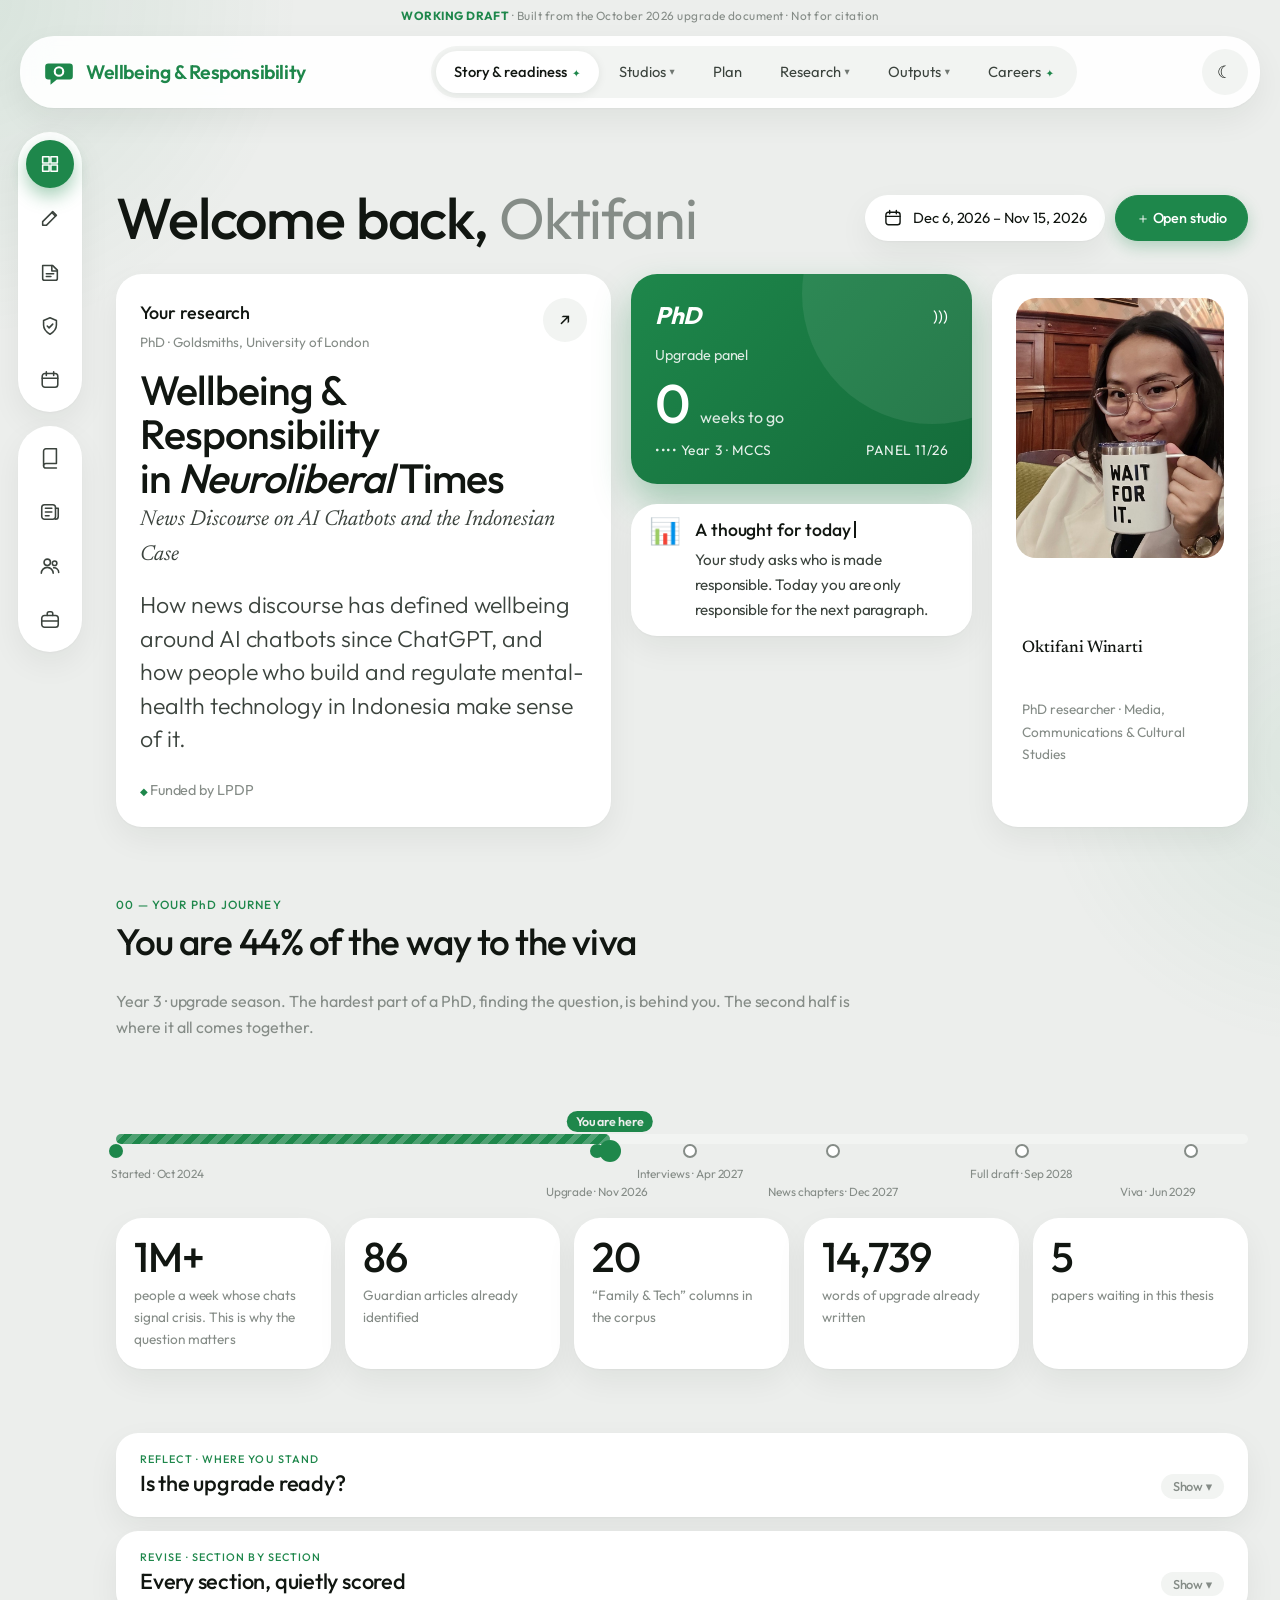
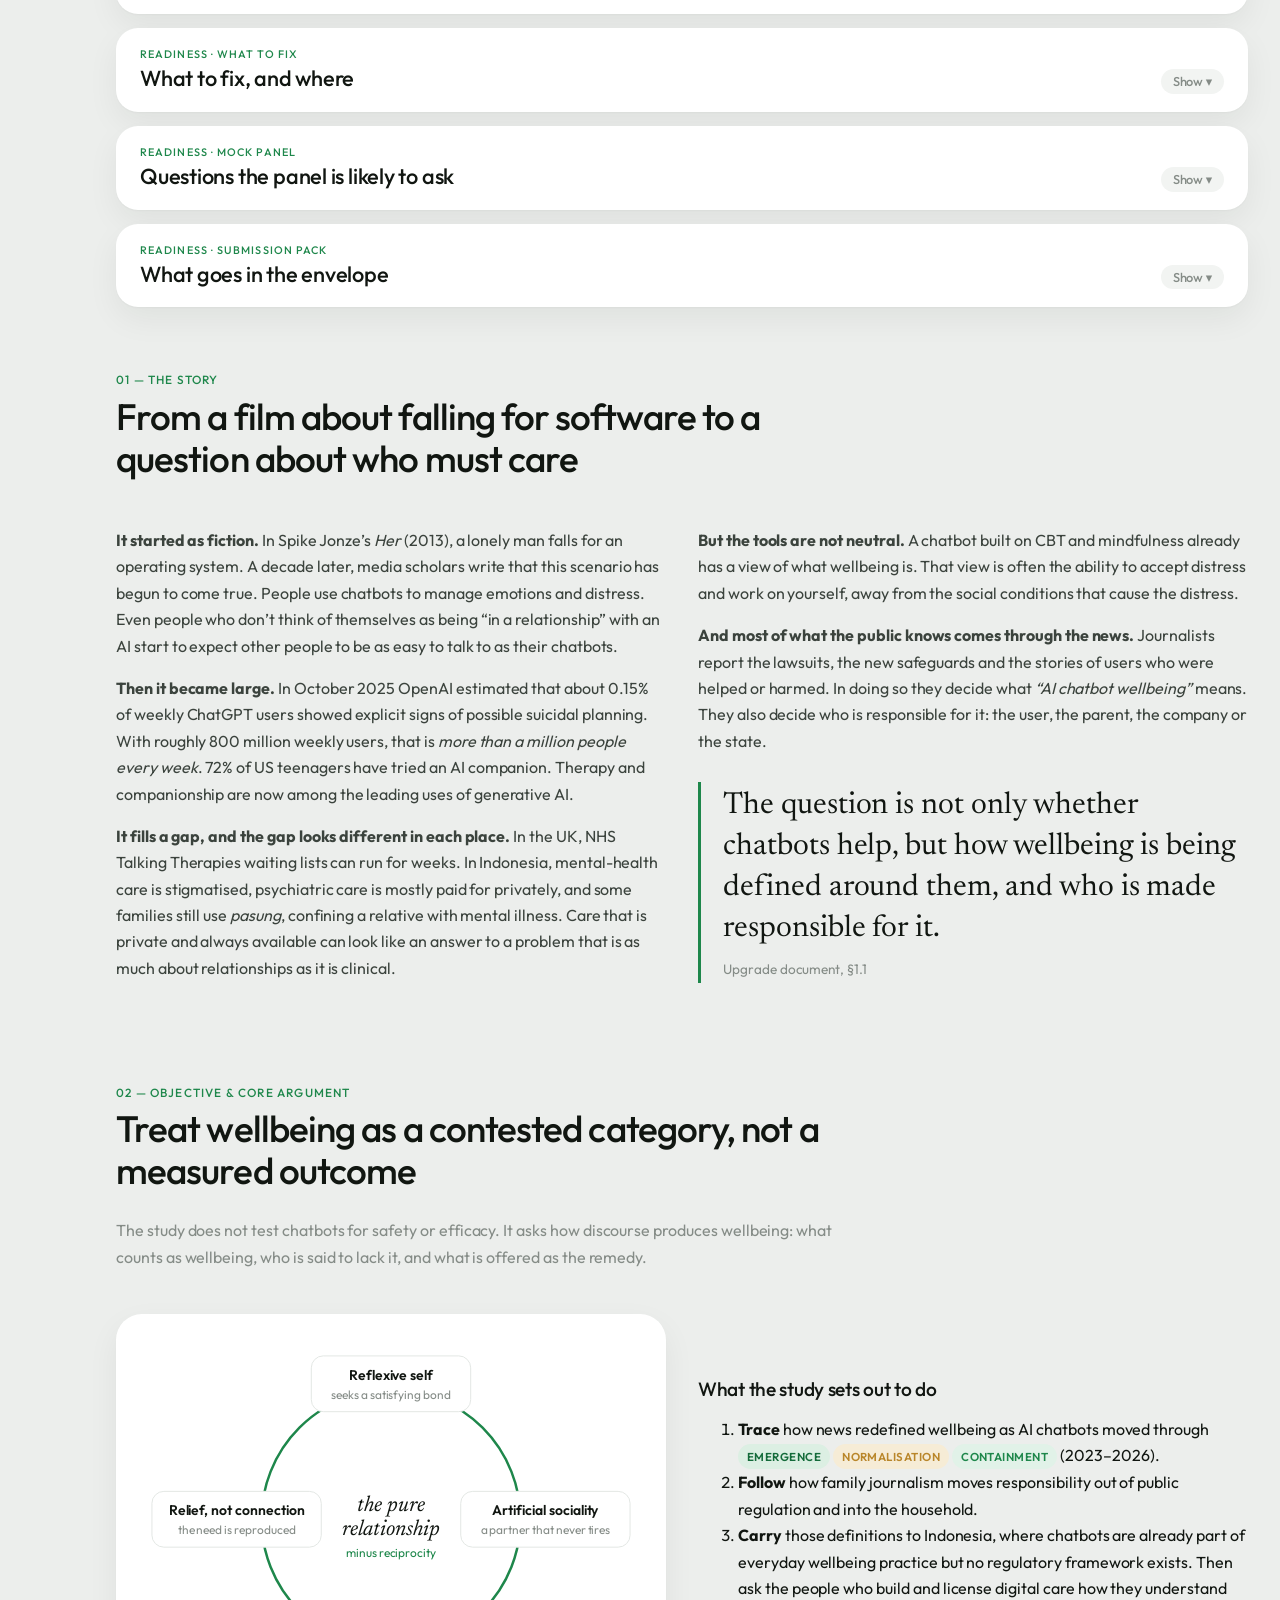
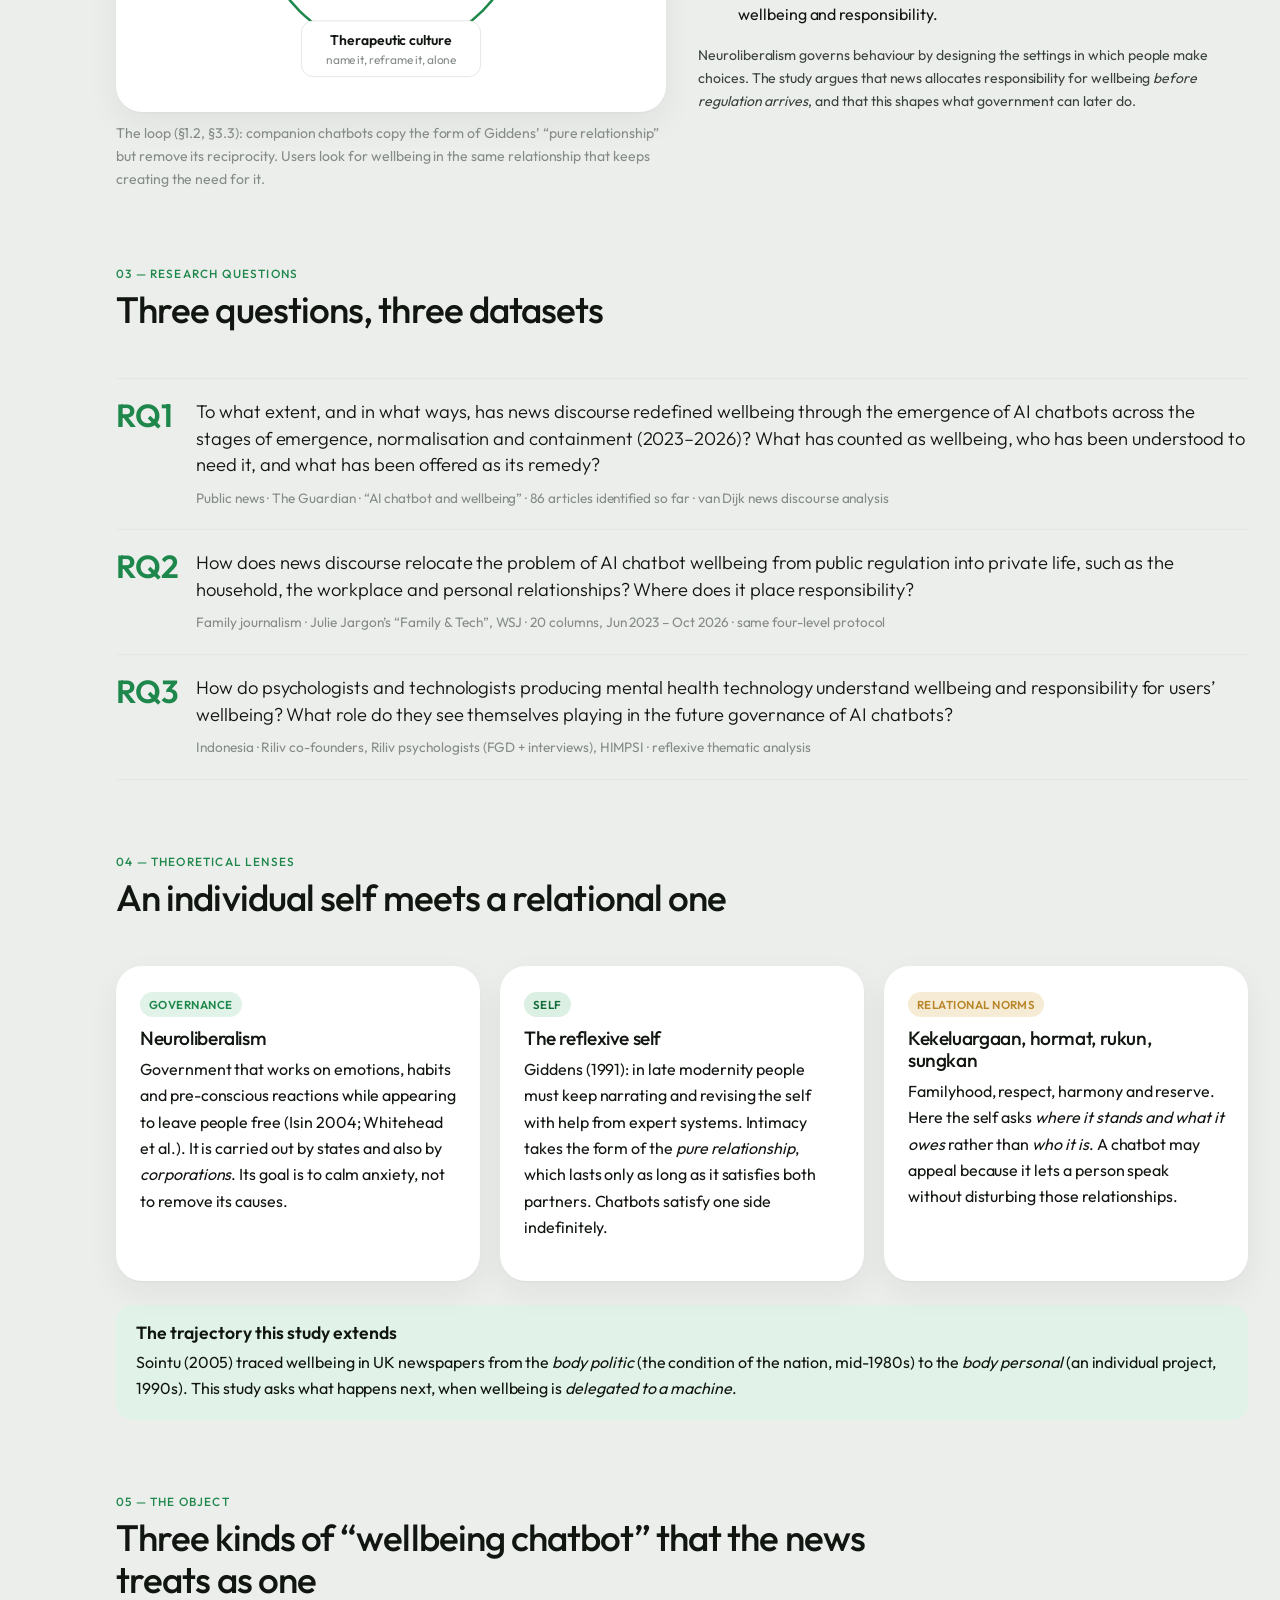
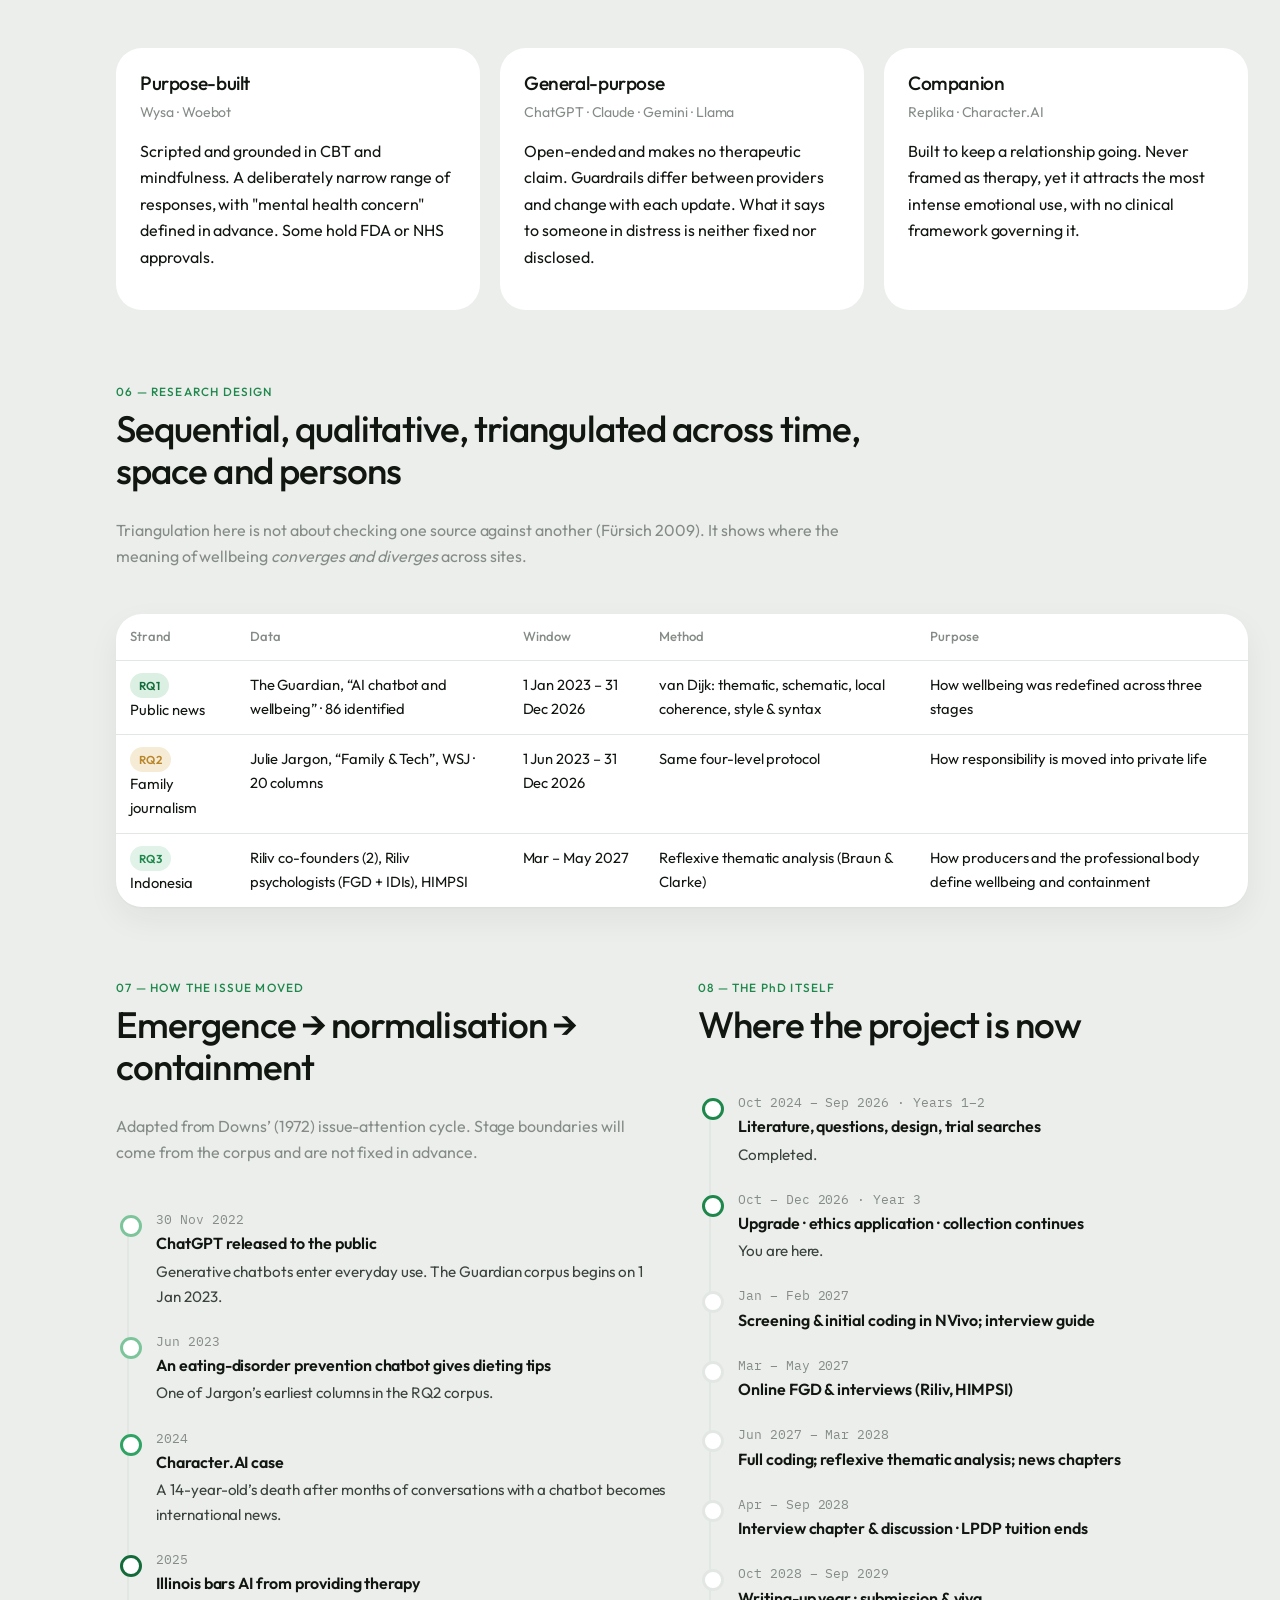
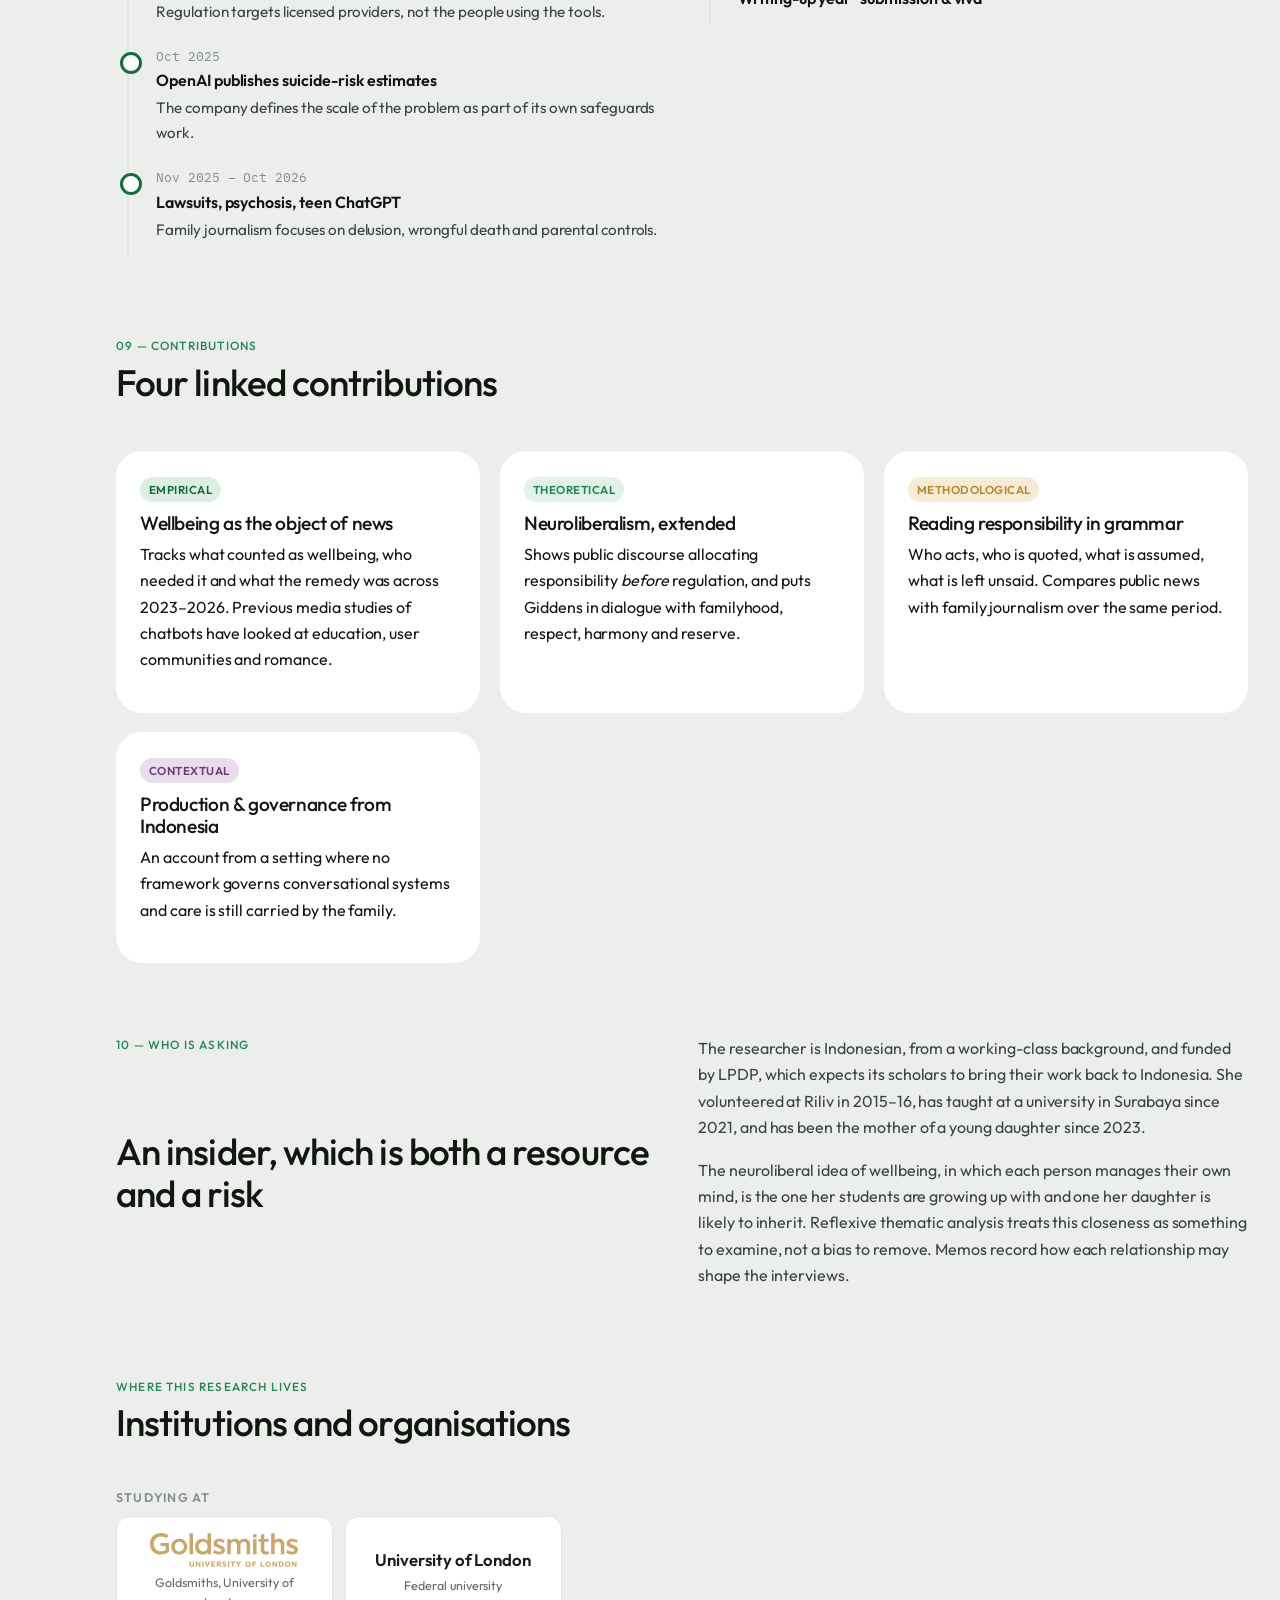
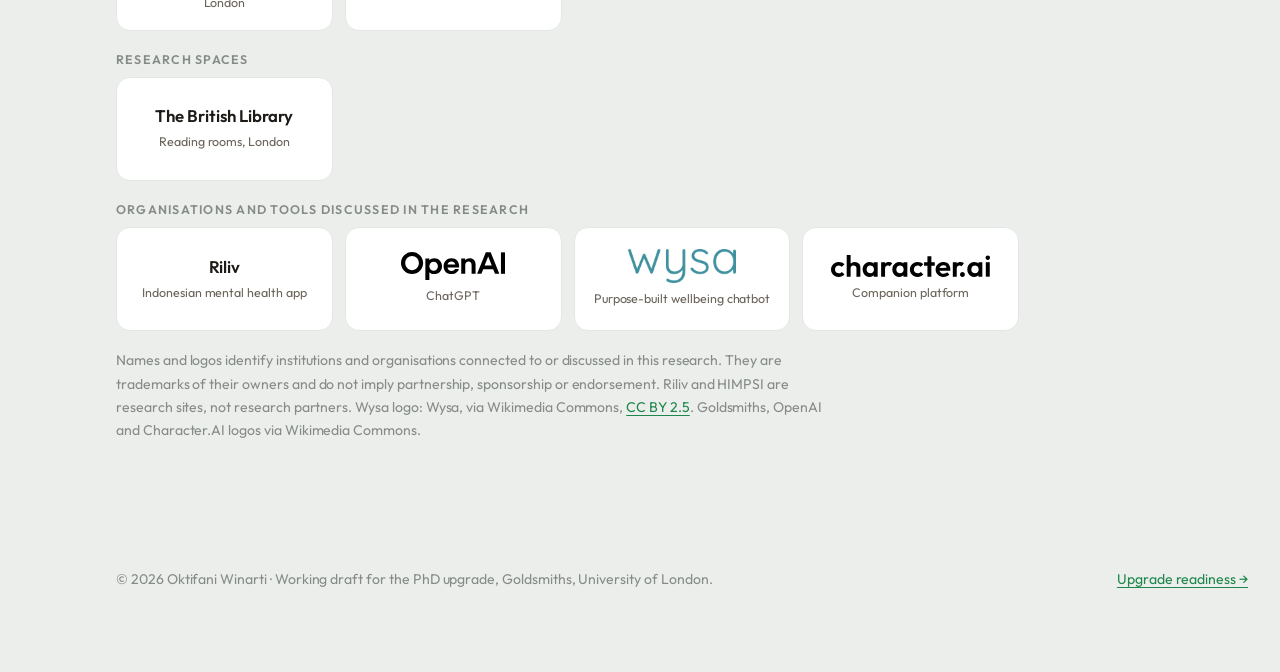
==== commit 79efda6a: "Page UX pass: calmer dashboard, paged lists, one label per idea; studio gauges hidden by default Das" ====
--- a/index.html
+++ b/index.html
@@ -191,13 +191,13 @@
   @keyframes pulseX { 0%,100% { opacity: .5; transform: scale(.9); } 50% { opacity: 1; transform: scale(1.1); } }
 }
 </style>
-<link rel="stylesheet" href="assets/style.css?v=20261023b">
+<link rel="stylesheet" href="assets/style.css?v=20261023d">
 <link rel="icon" href="data:image/svg+xml,%3Csvg xmlns='http://www.w3.org/2000/svg' viewBox='0 0 32 32'%3E%3Cpath d='M6 8h20a3 3 0 0 1 3 3v9a3 3 0 0 1-3 3H14l-6 5v-5H6a3 3 0 0 1-3-3v-9a3 3 0 0 1 3-3z' fill='%23b14d26'/%3E%3Ccircle cx='16' cy='15.5' r='4' fill='none' stroke='%23fff' stroke-width='2'/%3E%3C/svg%3E">
-<script src="assets/site.js?v=20261023b"></script>
-<script src="assets/upgrade-text.js?v=20261023b"></script>
-<script src="assets/docstore.js?v=20261023b"></script>
-<script src="assets/muse.js?v=20261023b"></script>
-<script src="assets/motion.js?v=20261023b"></script>
+<script src="assets/site.js?v=20261023d"></script>
+<script src="assets/upgrade-text.js?v=20261023d"></script>
+<script src="assets/docstore.js?v=20261023d"></script>
+<script src="assets/muse.js?v=20261023d"></script>
+<script src="assets/motion.js?v=20261023d"></script>
 <link rel="manifest" href="manifest.json">
 <meta name="theme-color" content="#1e874b">
 <meta name="apple-mobile-web-app-capable" content="yes">
@@ -239,15 +239,11 @@
       </div>
       <div class="dash-grid">
         <div class="card dash-title">
-          <div class="card-h"><div><b>Your research</b><small>Live from the studio</small></div><a class="circ" href="editor.html#title" aria-label="Edit the title">↗</a></div>
-          <span class="eyebrow">PhD research · Goldsmiths, University of London <span id="liveBadge" hidden style="margin-left:8px;background:var(--teal-soft);color:var(--teal);padding:2px 8px;border-radius:999px;letter-spacing:.04em">LIVE FROM THE REVISION STUDIO · <a href="#" id="liveReset" style="color:inherit">show original</a></span></span>
+          <div class="card-h"><div><b>Your research</b><small>PhD · Goldsmiths, University of London<span id="liveBadge" hidden> · live from your studio · <a href="#" id="liveReset" style="color:inherit">show original</a></span></small></div><a class="circ" href="editor.html#title" aria-label="Edit the title">↗</a></div>
           <h2 class="story-title" id="storyTitle">Wellbeing &amp; Responsibility<br>in <em>Neuroliberal</em> Times</h2>
           <p class="serif" id="storySub" style="font-size:clamp(1.1rem,2vw,1.35rem);color:var(--ink-2);margin:-6px 0 14px;font-style:italic">News Discourse on AI Chatbots and the Indonesian Case</p>
           <p class="lede">How news discourse has defined wellbeing around AI chatbots since ChatGPT, and how people who build and regulate mental-health technology in Indonesia make sense of it.</p>
           <div class="hero-meta">
-        <span>Oktifani Winarti</span>
-        <span>Media, Communications &amp; Cultural Studies</span>
-        <span>Upgrade · October 2026</span>
         <span>Funded by LPDP</span>
       </div>
         </div>
@@ -719,9 +715,8 @@
   var mu = window.Muse ? window.Muse.current() : null;
   if (window.Muse) window.Muse.applyAccent();
   document.getElementById("mvEmoji").textContent = mu ? mu.emoji : "✦";
-  M.rotate(document.getElementById("mvHead"), [M.greeting() + ", Oktifani."], { once: true, speed: 55 });
+  M.rotate(document.getElementById("mvHead"), ["A thought for today"], { once: true, speed: 55 });
   var lines = [
-    "The hardest part of a PhD is finding the question. You have found three.",
     "Your study asks who is made responsible. Today you are only responsible for the next paragraph.",
     "From Surabaya to London, this work speaks to both worlds. Few people can write it.",
     "Every section you revise is a section that exists. That is how theses get finished.",
@@ -1055,11 +1050,11 @@
   document.addEventListener("click", function(e){ var a = e.target.closest('a[href^="#"]'); if (a) openFor(a.getAttribute("href")); });
 })();
 </script>
-<script src="assets/checks.js?v=20261023b"></script>
-<script src="assets/insight.js?v=20261023b"></script>
-<script src="assets/titlekit.js?v=20261023b"></script>
-<script src="assets/secscore.js?v=20261023b"></script>
-<script src="assets/sectionboard.js?v=20261023b"></script>
+<script src="assets/checks.js?v=20261023d"></script>
+<script src="assets/insight.js?v=20261023d"></script>
+<script src="assets/titlekit.js?v=20261023d"></script>
+<script src="assets/secscore.js?v=20261023d"></script>
+<script src="assets/sectionboard.js?v=20261023d"></script>
 <script>
 (function () {
   var now = new Date(), up = new Date("2026-11-15T09:00:00"), wk = Math.max(0, Math.ceil((up - now) / (7 * 864e5)));
--- a/assets/style.css
+++ b/assets/style.css
@@ -546,3 +546,123 @@
 .pc h3, .na h4, .pp h3, .cd-title, .welcome, .card h3, .sb-name, .gbox-h b, .score-row .sn, .sg-verse { font-family: var(--display) !important; letter-spacing: -.02em; }
 .pp-score, .rel, .sb-avg, .ss-num, .lit-sum b, .ns-stat b { font-weight: 500; }
 .sg-verse { font-style: normal !important; font-weight: 300; }
+
+/* =====================================================================
+   STUDIO UX PASS: roomier, one-row bars, no repeated information, Focus mode
+   ===================================================================== */
+:root { --stop: 76px; }
+/* the phone tab bar is for phones only; mid-size screens use the header menu */
+@media (min-width: 761px) and (max-width: 1180px) { .tabbar { display: none !important; } body.has-rail { padding-bottom: 0 !important; } }
+body.studio-page .draft-ribbon { display: none; }
+/* compact header on studio pages: logo only, menu stays on one line */
+@media (max-width: 1380px) { body.studio-page .brand { font-size: 0; gap: 0; } }
+@media (max-width: 1180px) { body.studio-page header.site .wrap { flex-wrap: nowrap; } body.studio-page nav.main { order: 0; width: auto; flex: 1; min-width: 0; } }
+/* top bar: score on the left, four controls on the right, nothing repeated */
+body.studio-page #revProg, body.studio-page #museTop { display: none !important; }
+body.studio-page .studio-top .wrap { flex-wrap: nowrap; gap: 18px; }
+body.studio-page .top-actions { margin-left: auto; display: flex; gap: 8px; align-items: center; flex-wrap: nowrap; }
+@media (max-width: 1180px) { body.studio-page .studio-top .wrap { flex-wrap: wrap; row-gap: 10px; } body.studio-page .top-actions { flex-wrap: wrap; } }
+body.studio-page .top-actions .btn, body.studio-page .scorebox .sub { white-space: nowrap; }
+body.studio-page .top-actions > .btn, body.studio-page .ux-menu > .btn, body.studio-page #exportBtn { padding: 9px 16px; font-size: .88rem; }
+body.studio-page .menu-list { border: 0; border-radius: 18px; box-shadow: var(--shadow-lift); padding: 8px; min-width: 250px; z-index: 70; }
+body.studio-page .menu-list > * { display: block; width: 100%; text-align: left; background: none; border: 0; padding: 10px 12px; border-radius: 12px; font: 500 .9rem var(--sans); color: var(--ink); cursor: pointer; text-decoration: none; box-shadow: none; }
+body.studio-page .menu-list > *:hover { background: var(--surface-2); transform: none; }
+body.studio-page .menu-list small { display: block; color: var(--muted); font-weight: 400; font-size: .78rem; }
+body.studio-page .menu-list > *::after { display: none; }
+body.studio-page #softBtn { white-space: nowrap; }
+/* sticky offsets follow the real header and top-bar heights (measured by studio-ux.js) */
+body.studio-page .toolbar { top: calc(var(--hdr) + var(--stop)); }
+body.studio-page .side, body.studio-page .panel { top: calc(var(--hdr) + var(--stop) + 12px); max-height: calc(100vh - var(--hdr) - var(--stop) - 28px); }
+/* more air */
+body.studio-page .studio { gap: 28px; padding-top: 22px; }
+@media (min-width: 1381px) { body.studio-page .studio { grid-template-columns: 260px minmax(0, 1fr) 360px; } }
+@media (min-width: 1181px) and (max-width: 1380px) { body.studio-page .studio { grid-template-columns: 236px minmax(0, 1fr) 330px; gap: 22px; } }
+body.studio-page .doc-head { margin: 4px 0 16px; }
+body.studio-page .doc-head .hrow { flex-wrap: nowrap; align-items: center; }
+body.studio-page .doc-head input.heading { font: 500 2rem var(--display) !important; letter-spacing: -.025em; }
+body.studio-page .doc-head input.numin { font: 500 2rem var(--display); width: 3.4em; }
+body.studio-page .ed { padding: 44px clamp(22px, 6vw, 72px) 64px; font-size: 1.14rem; line-height: 1.8; }
+body.studio-page .ed > * { max-width: 70ch; margin-left: auto; margin-right: auto; }
+body.studio-page .sec-score-line { margin: 8px 0 0; }
+body.studio-page .sec-score-line > .small.muted:last-child { display: none; }
+/* section actions: a quiet ⋯ menu beside the heading */
+.ux-pop { position: relative; display: inline-flex; }
+.ux-dots { width: 40px; height: 40px; border-radius: 50%; border: 0; background: var(--surface-2); color: var(--ink-2); font-size: 1.3rem; line-height: 1; cursor: pointer; flex: none; transition: background .2s, transform .2s; }
+.ux-dots:hover, .ux-pop.open .ux-dots { background: var(--accent-soft); color: var(--accent); transform: rotate(90deg); }
+body.studio-page .ux-pop > .sec-actions { display: none; position: absolute; right: 0; top: calc(100% + 8px); z-index: 60; flex-direction: column; gap: 2px; margin: 0; padding: 8px; min-width: 230px; background: var(--surface); border-radius: 18px; box-shadow: var(--shadow-lift); }
+body.studio-page .ux-pop.open > .sec-actions { display: flex; }
+body.studio-page .ux-pop > .sec-actions button { border: 0; background: none; text-align: left; border-radius: 12px; padding: 9px 12px; font-size: .88rem; }
+body.studio-page .ux-pop > .sec-actions button:hover:not(:disabled) { background: var(--surface-2); }
+/* toolbar: one row with two small menus */
+body.studio-page .toolbar { flex-wrap: nowrap; overflow: visible; gap: 2px; padding: 8px 10px; }
+body.studio-page .toolbar .grow { flex: 1; }
+.tb-pop { position: relative; }
+.tb-more { border: 0; background: transparent; color: var(--ink); height: 32px; padding: 0 10px; border-radius: 12px; font: 500 .86rem var(--sans); cursor: pointer; white-space: nowrap; }
+.tb-more:hover, .tb-pop.open .tb-more { background: var(--surface-2); }
+.tb-list { display: none; position: absolute; top: calc(100% + 6px); left: 0; z-index: 60; flex-direction: column; min-width: 210px; padding: 8px; background: var(--surface); border-radius: 16px; box-shadow: var(--shadow-lift); }
+.tb-pop:last-child .tb-list { left: auto; right: 0; }
+.tb-pop.open .tb-list { display: flex; }
+body.studio-page .tb-list button { width: 100%; justify-content: flex-start; text-align: left; height: auto; padding: 9px 12px; border-radius: 10px; font: 500 .88rem var(--sans); }
+@media (max-width: 1180px) { body.studio-page .toolbar { flex-wrap: wrap; } }
+/* right panel: slimmer gauges */
+body.studio-page #gaugeHost { padding: 12px 12px 0; }
+body.studio-page .pc-gauges { gap: 8px; }
+body.studio-page .gbox { padding: 10px 12px; gap: 4px; }
+body.studio-page .gbox .sp-key { font-size: .7rem; }
+body.studio-page #codesStrip .ss-sub { font-size: .76rem; }
+/* Focus mode: just the writing */
+body.focus .side, body.focus .panel, body.focus .rail { display: none !important; }
+body.focus.studio-page .studio { grid-template-columns: minmax(0, 1fr); max-width: 980px; margin: 0 auto; }
+@media (min-width: 1181px) { body.focus.has-rail main, body.focus.has-rail .studio-top { padding-left: 0; } }
+@media (prefers-reduced-motion: no-preference) {
+  body.studio-page .studio > * { transition: opacity .3s ease; }
+  .ux-menu.open .menu-list, .ux-pop.open > .sec-actions, .tb-pop.open .tb-list { animation: menuIn .2s cubic-bezier(.2,.8,.2,1) both; }
+}
+body.studio-page .toolbar > * { flex: none; white-space: nowrap; }
+body.studio-page .toolbar > .grow { flex: 1; }
+body.studio-page .toolbar select { width: auto; min-width: 118px; }
+body.studio-page .toolbar .magic-toggle button { padding: 0 9px; font-size: .82rem; }
+/* laptops and tablets: the score bar scrolls away, only the formatting toolbar stays pinned */
+@media (max-width: 1180px) {
+  body.studio-page .studio-top { position: relative; top: auto; }
+  body.studio-page .toolbar { top: calc(var(--hdr) + 8px); }
+}
+body.studio-page .toolbar .sep, body.studio-page .toolbar .magic-toggle > span { display: none; }
+body.studio-page .toolbar { gap: 4px; }
+body.studio-page .toolbar select { min-width: 104px; margin-right: 6px; }
+body.studio-page .toolbar [data-cmd="underline"], body.studio-page .toolbar [data-cmd="insertOrderedList"] { margin-right: 6px; }
+/* slim toggle for the stance / codes gauges (hidden by default) */
+.ux-gtoggle { display: flex; align-items: center; justify-content: space-between; gap: 10px; width: calc(100% - 24px); margin: 12px 12px 0; padding: 11px 14px; border: 0; border-radius: 16px; background: var(--surface-2); color: var(--ink); font: 600 .84rem var(--sans); cursor: pointer; text-align: left; transition: background .2s; }
+.ux-gtoggle:hover { background: var(--accent-soft); }
+.ux-gtoggle em { font-style: normal; font-weight: 500; color: var(--muted); font-size: .78rem; white-space: nowrap; }
+.ux-gtoggle[aria-expanded="true"] em { color: var(--accent); }
+body.studio-page #gaugeHost[hidden] { display: none !important; }
+
+/* =====================================================================
+   PAGE UX PASS: closed sections as quiet rows, paged card lists, one label per idea
+   ===================================================================== */
+/* a closed section is one calm row: eyebrow + title + Show. Its intro appears when opened */
+section.collapsible.is-closed { padding: 7px 0 !important; }
+section.collapsible.is-closed .wrap > .section-head { background: var(--surface); border-radius: 22px; padding: 18px 24px; box-shadow: var(--shadow); gap: 2px; transition: transform .2s, box-shadow .2s; }
+section.collapsible.is-closed .wrap > .section-head:hover { transform: translateY(-2px); box-shadow: var(--shadow-lift); }
+section.collapsible.is-closed .section-head h2 { font-size: clamp(1.12rem, 1.7vw, 1.4rem); letter-spacing: -.01em; }
+section.collapsible.is-closed .section-head > p { display: none; }
+section.collapsible.is-closed .section-head .num { font-size: .68rem; }
+section.collapsible.is-closed .sec-toggle .chev { border: 0; background: var(--surface-2); padding: 5px 12px; }
+section.collapsible:not(.is-closed) + section.collapsible.is-closed, section:not(.collapsible) + section.collapsible.is-closed { padding-top: 28px !important; }
+section.collapsible.is-closed + section:not(.collapsible) { padding-top: 56px; }
+/* paged card lists */
+[data-more] > [hidden] { display: none !important; }
+.more-btn { display: block; margin: 22px auto 4px; padding: 11px 22px; }
+#nMore { display: block; margin: 22px auto 4px; }
+/* literature: the score is explained once, above the list */
+.pp-score small { display: none; }
+.pp-tags:empty { display: none; }
+/* news: only the actors chosen for an article show; the rest appear when you point at or tab into the card */
+@media (hover: hover) {
+  .na .na-codes:has(.lc.on) .lc:not(.on) { display: none; }
+  .na:hover .lc, .na:focus-within .lc { display: inline-block; }
+}
+/* dashboard hero: one line of facts under the title */
+.dash-title .hero-meta { margin-top: 4px; }
+#liveBadge a { text-decoration: underline; }
